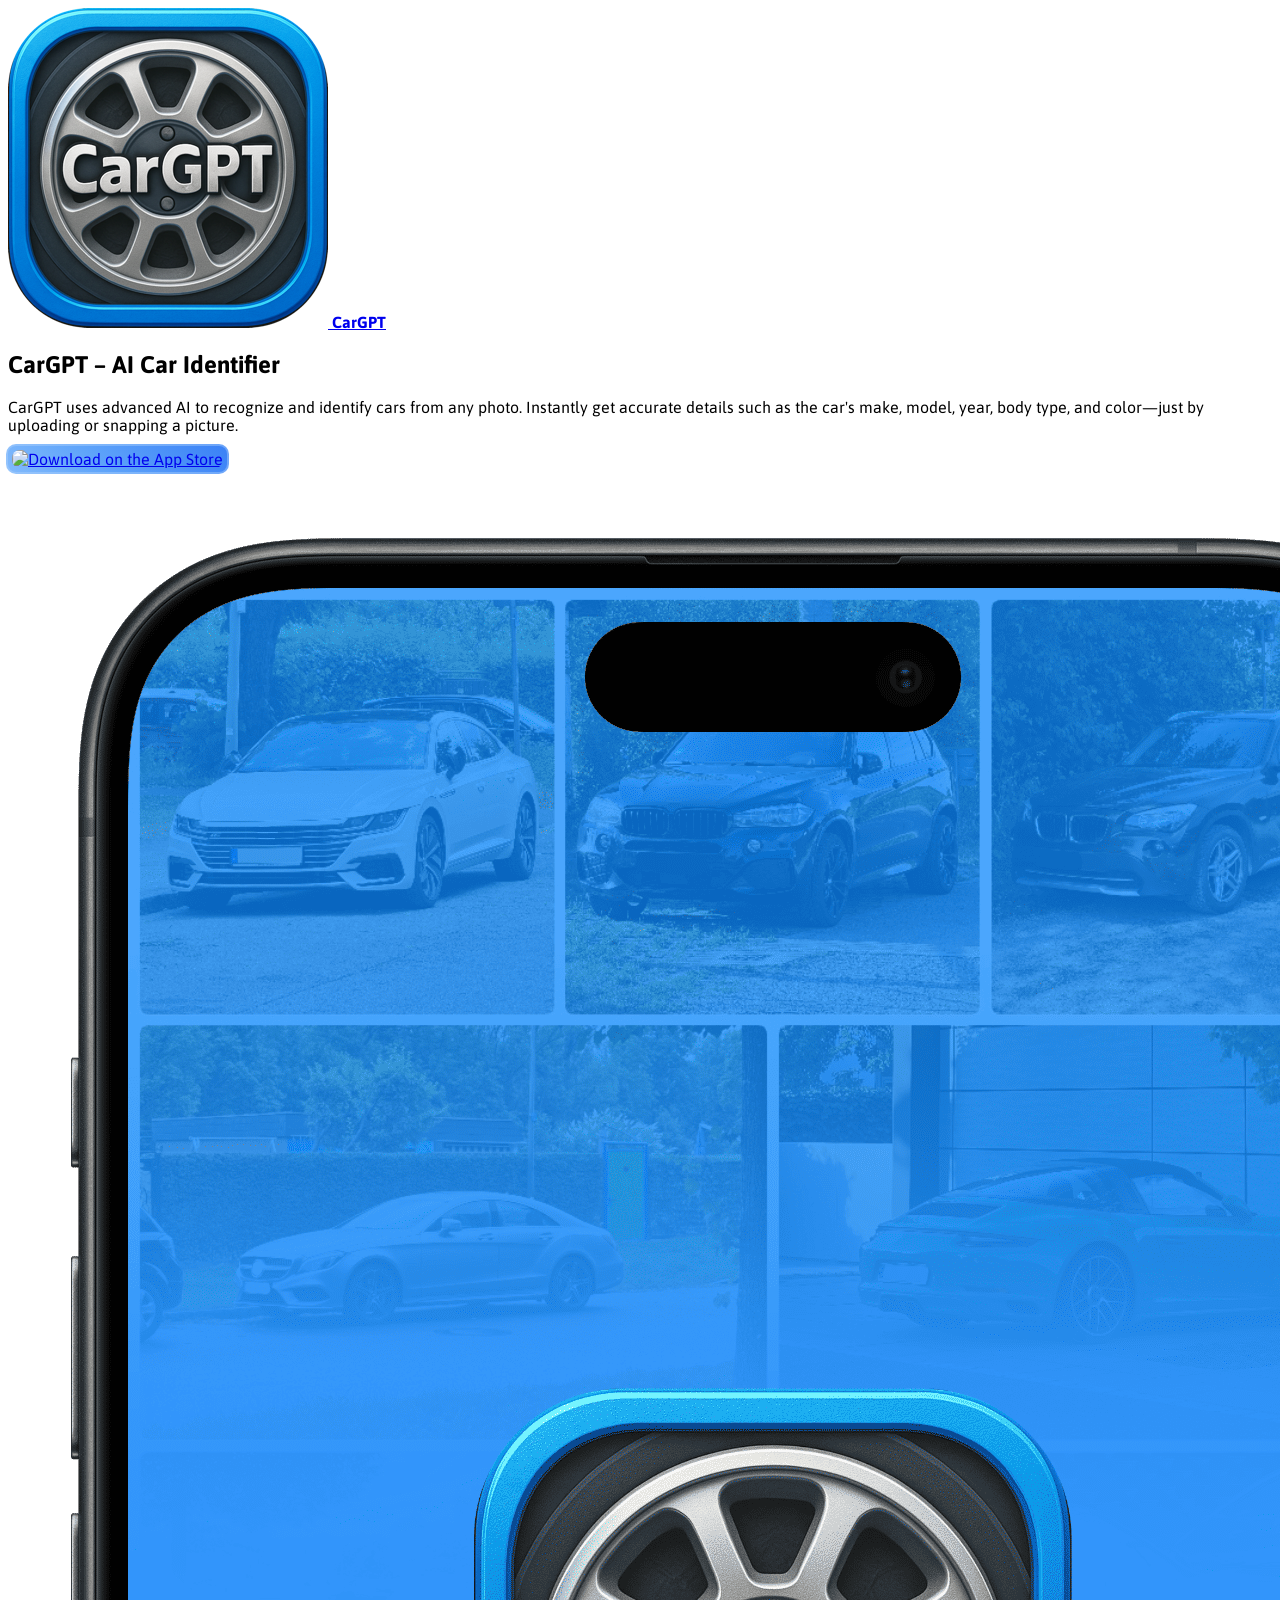
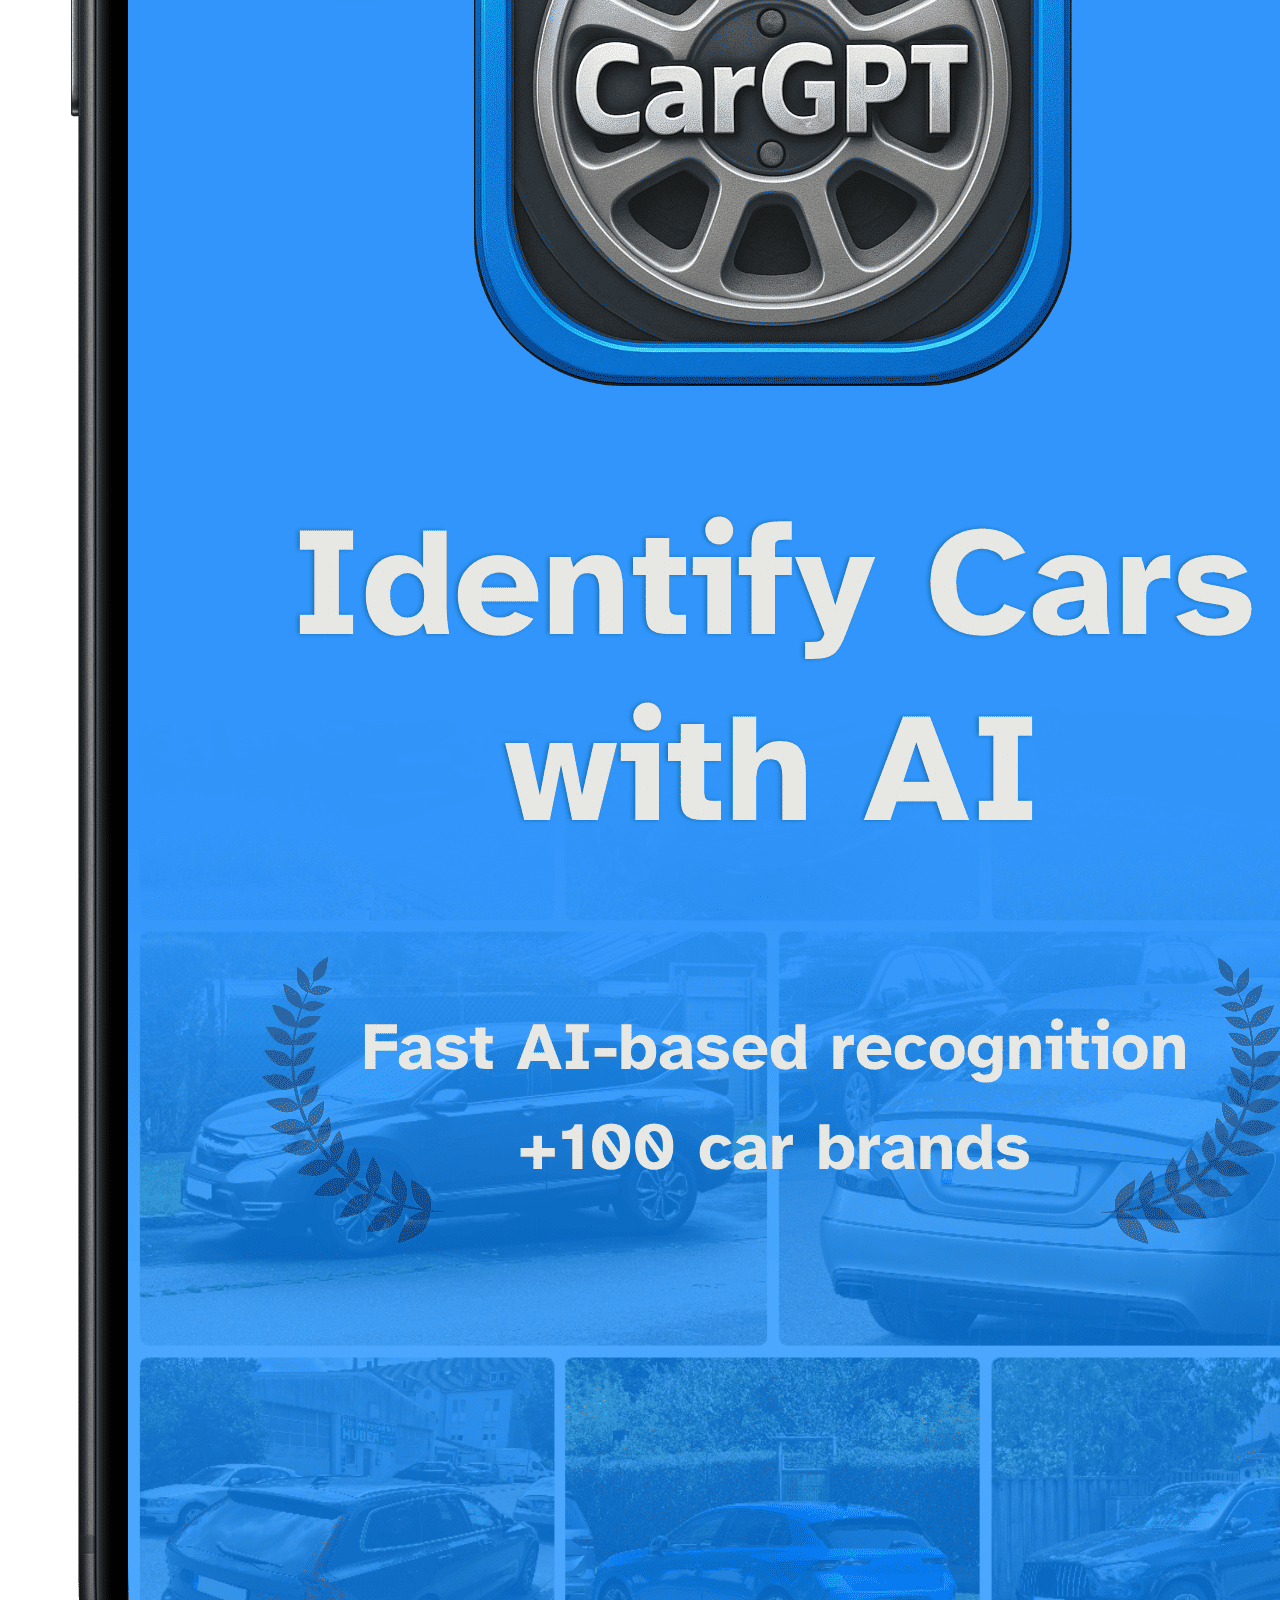
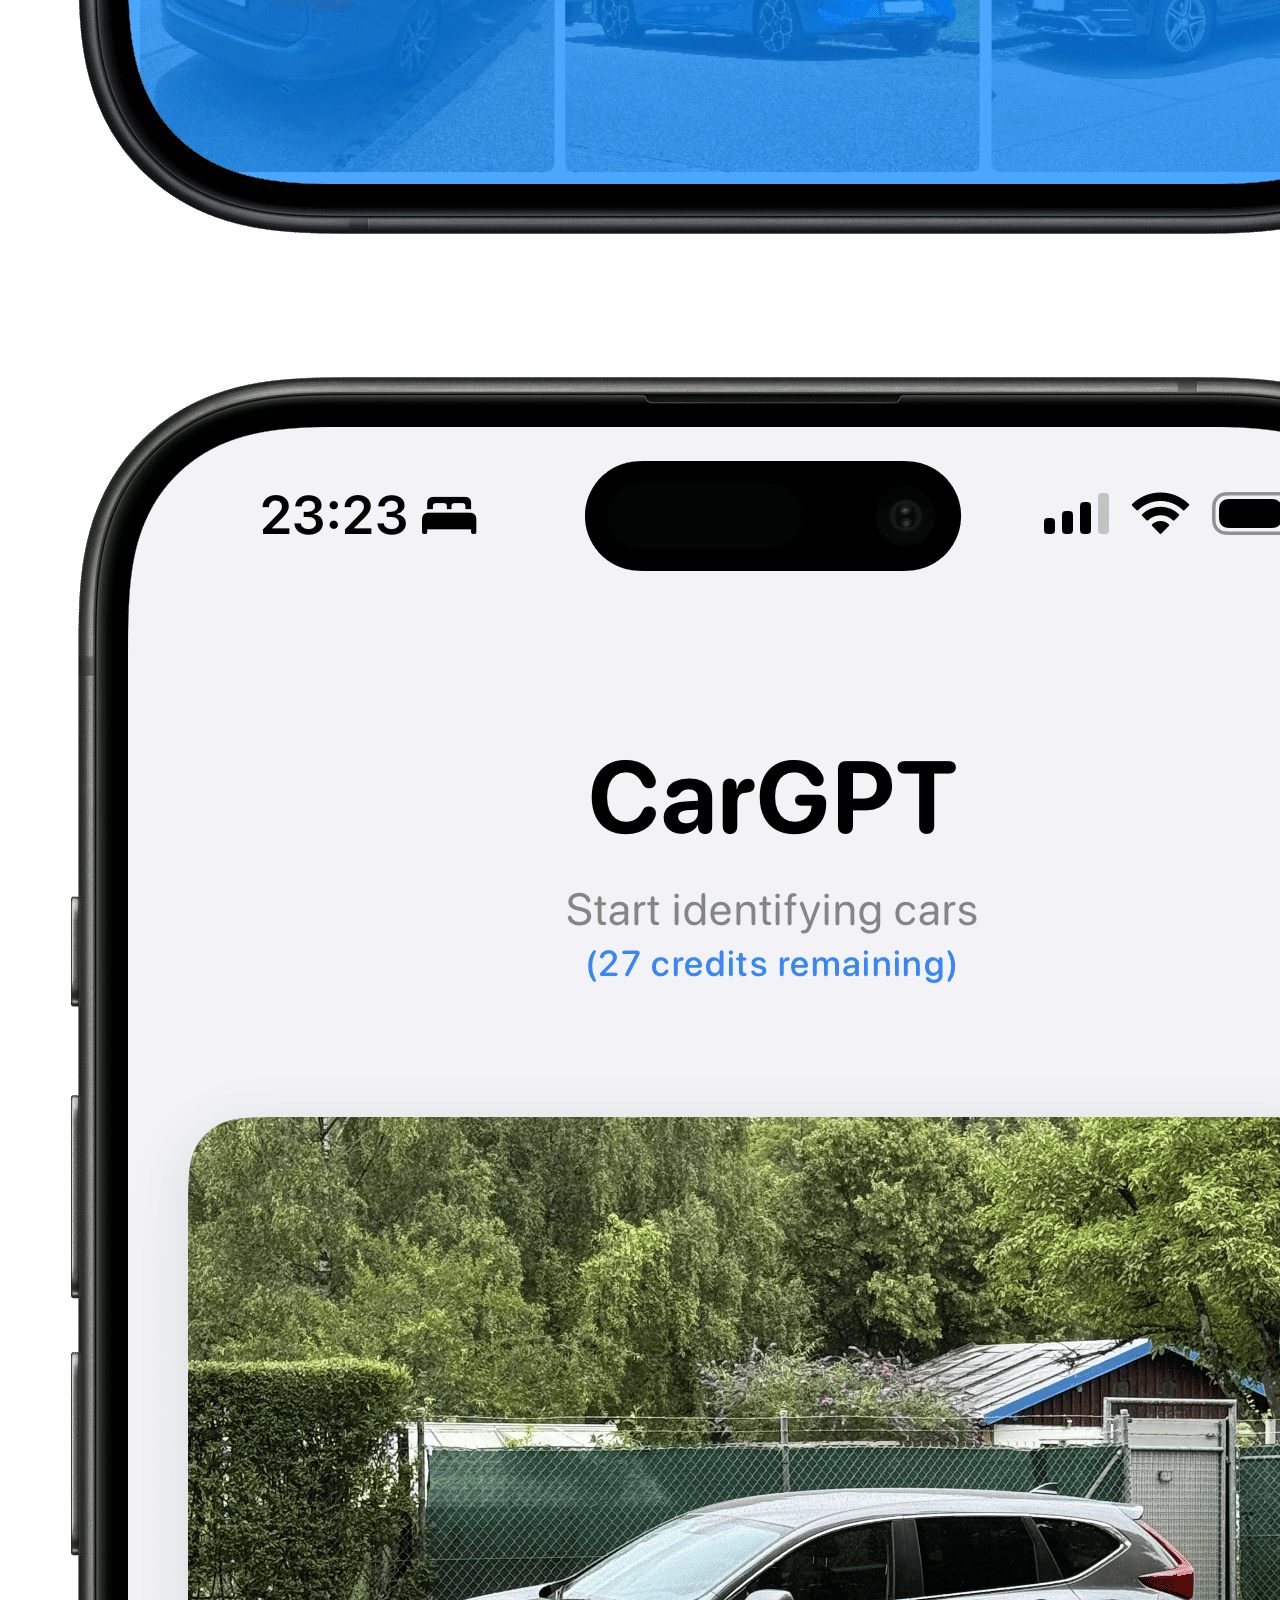
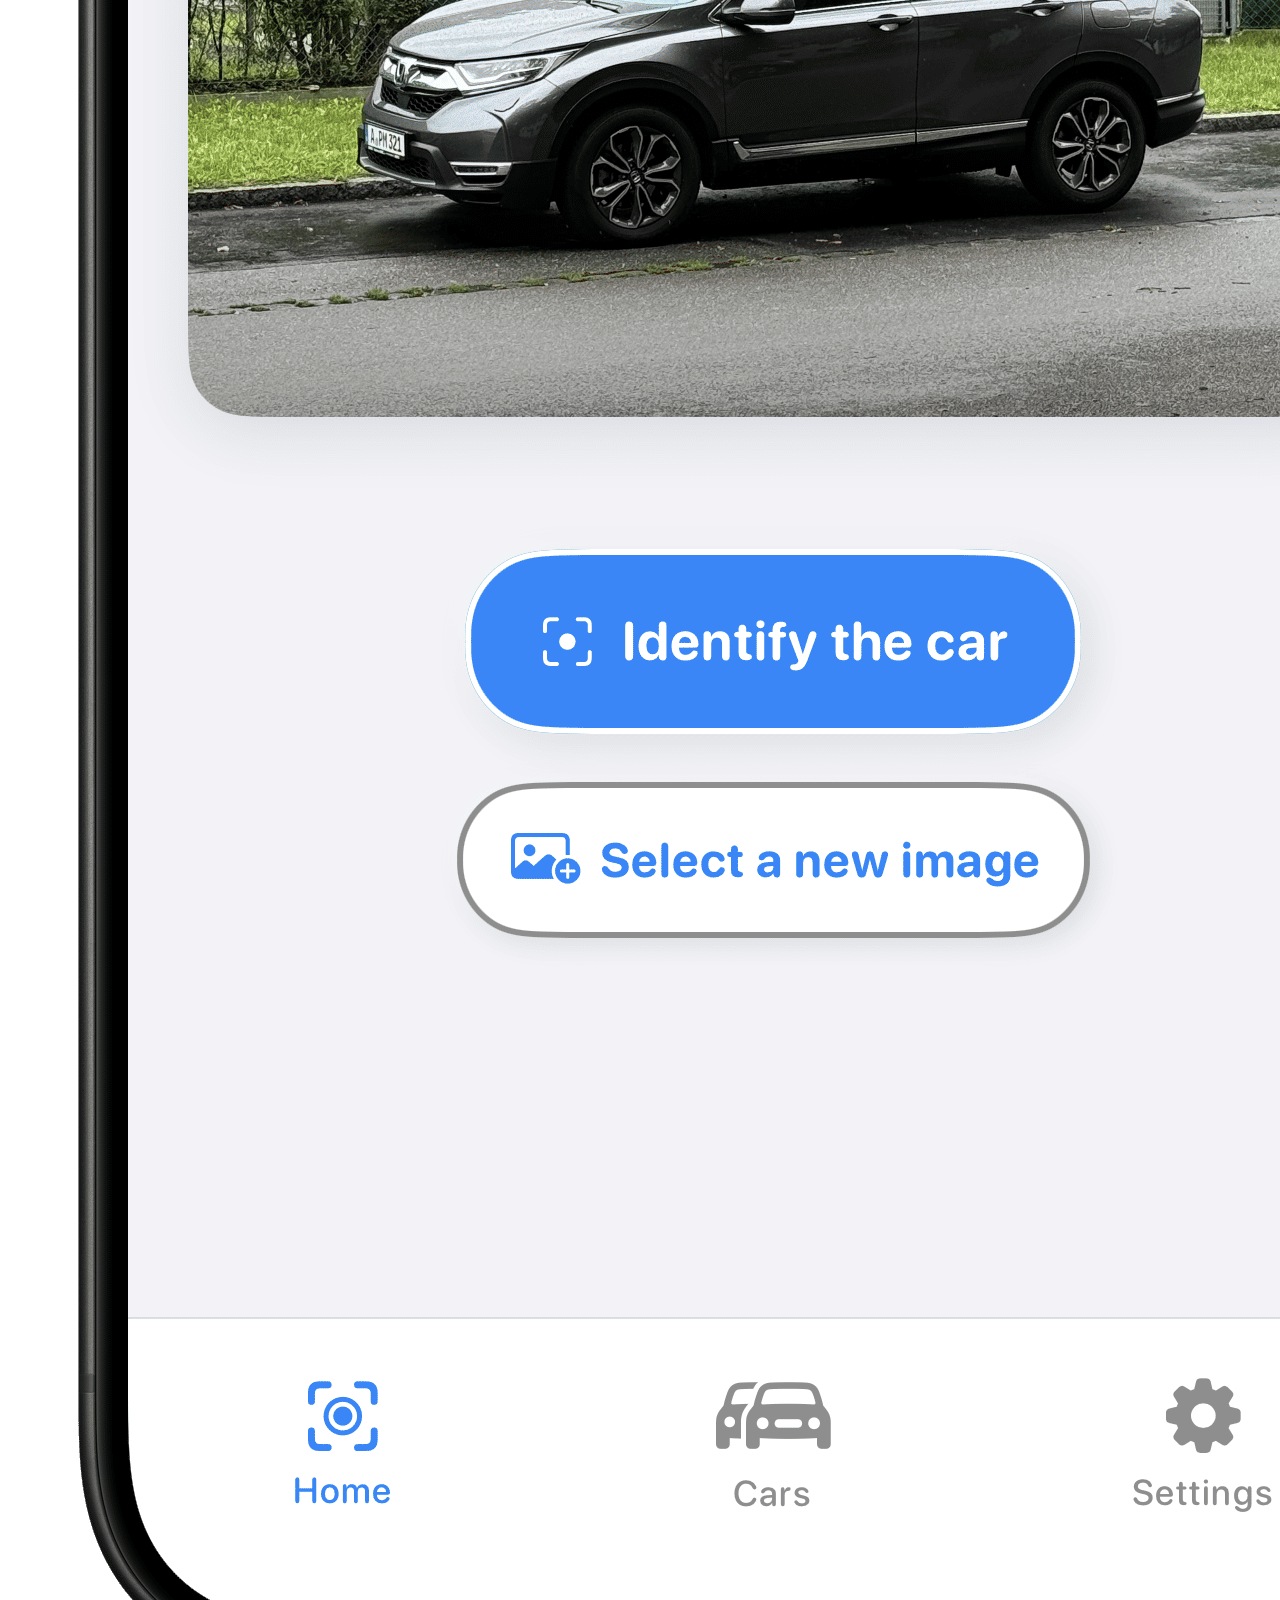
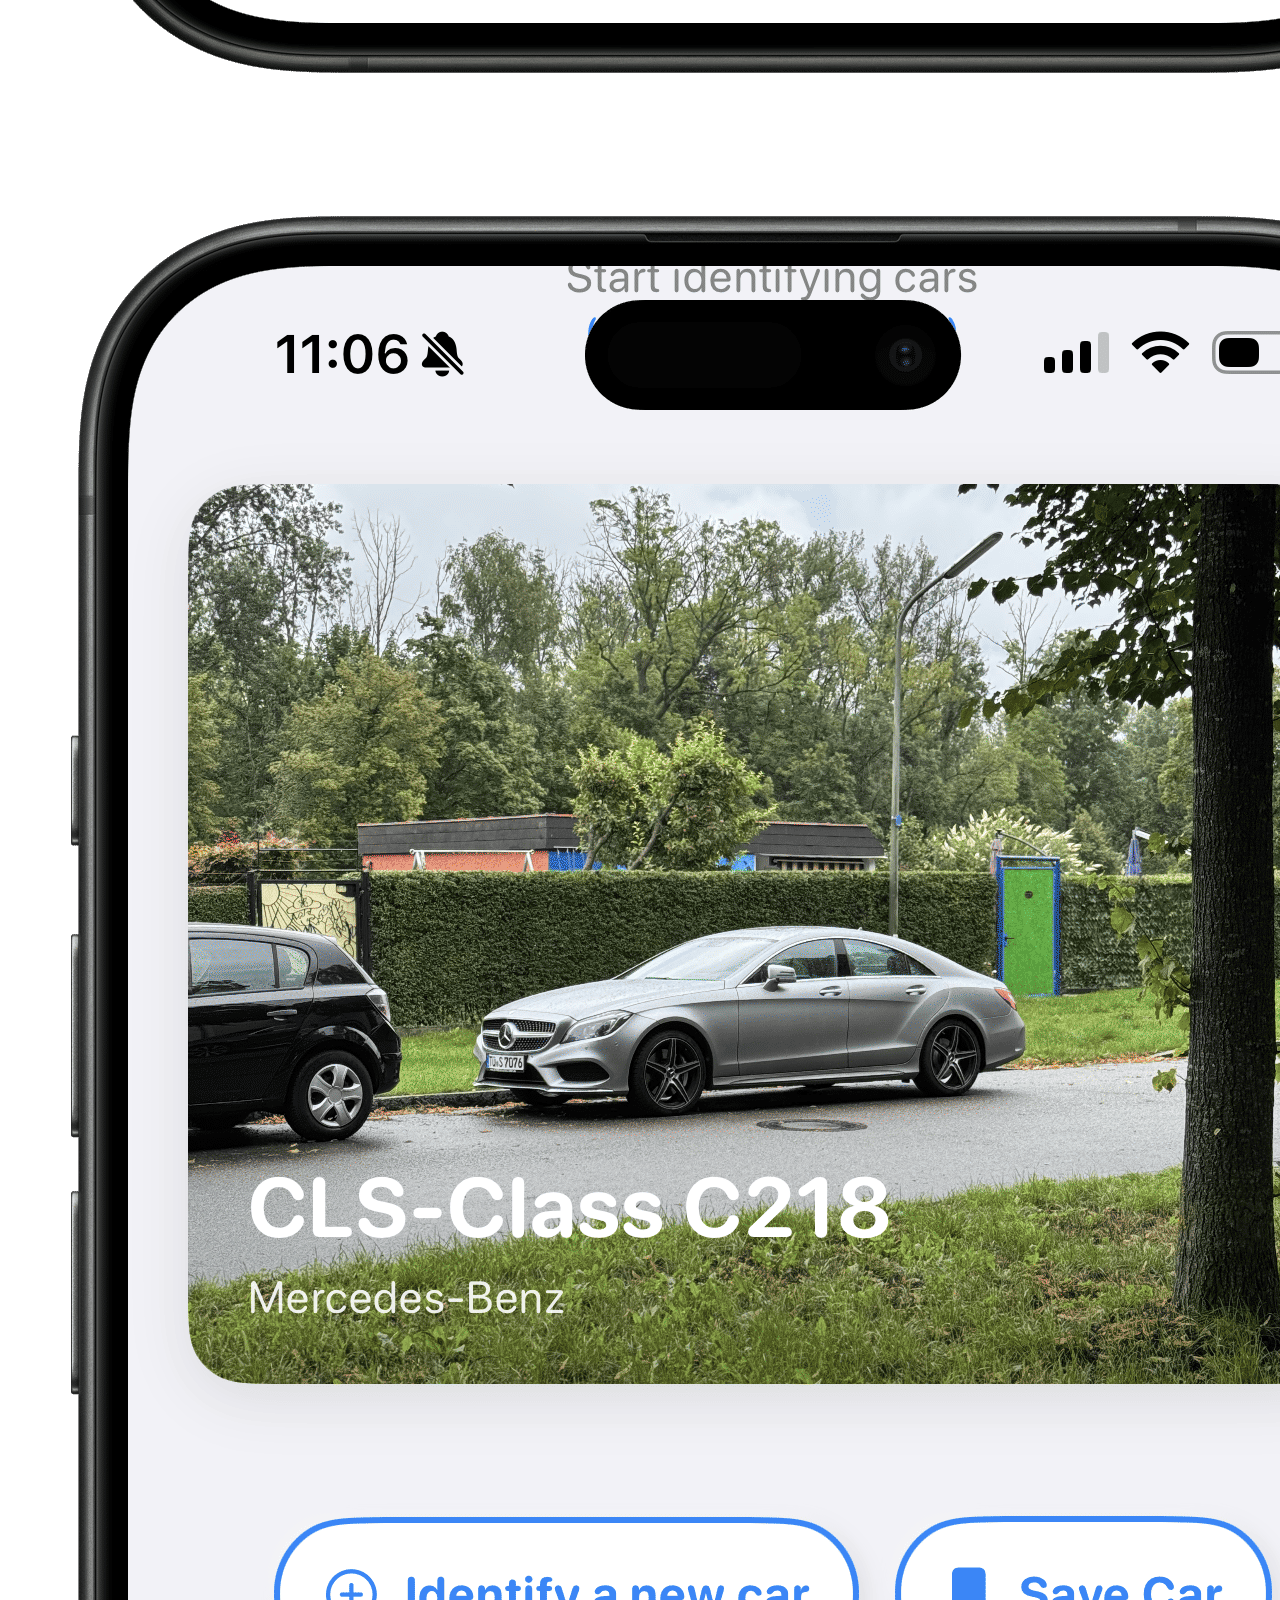
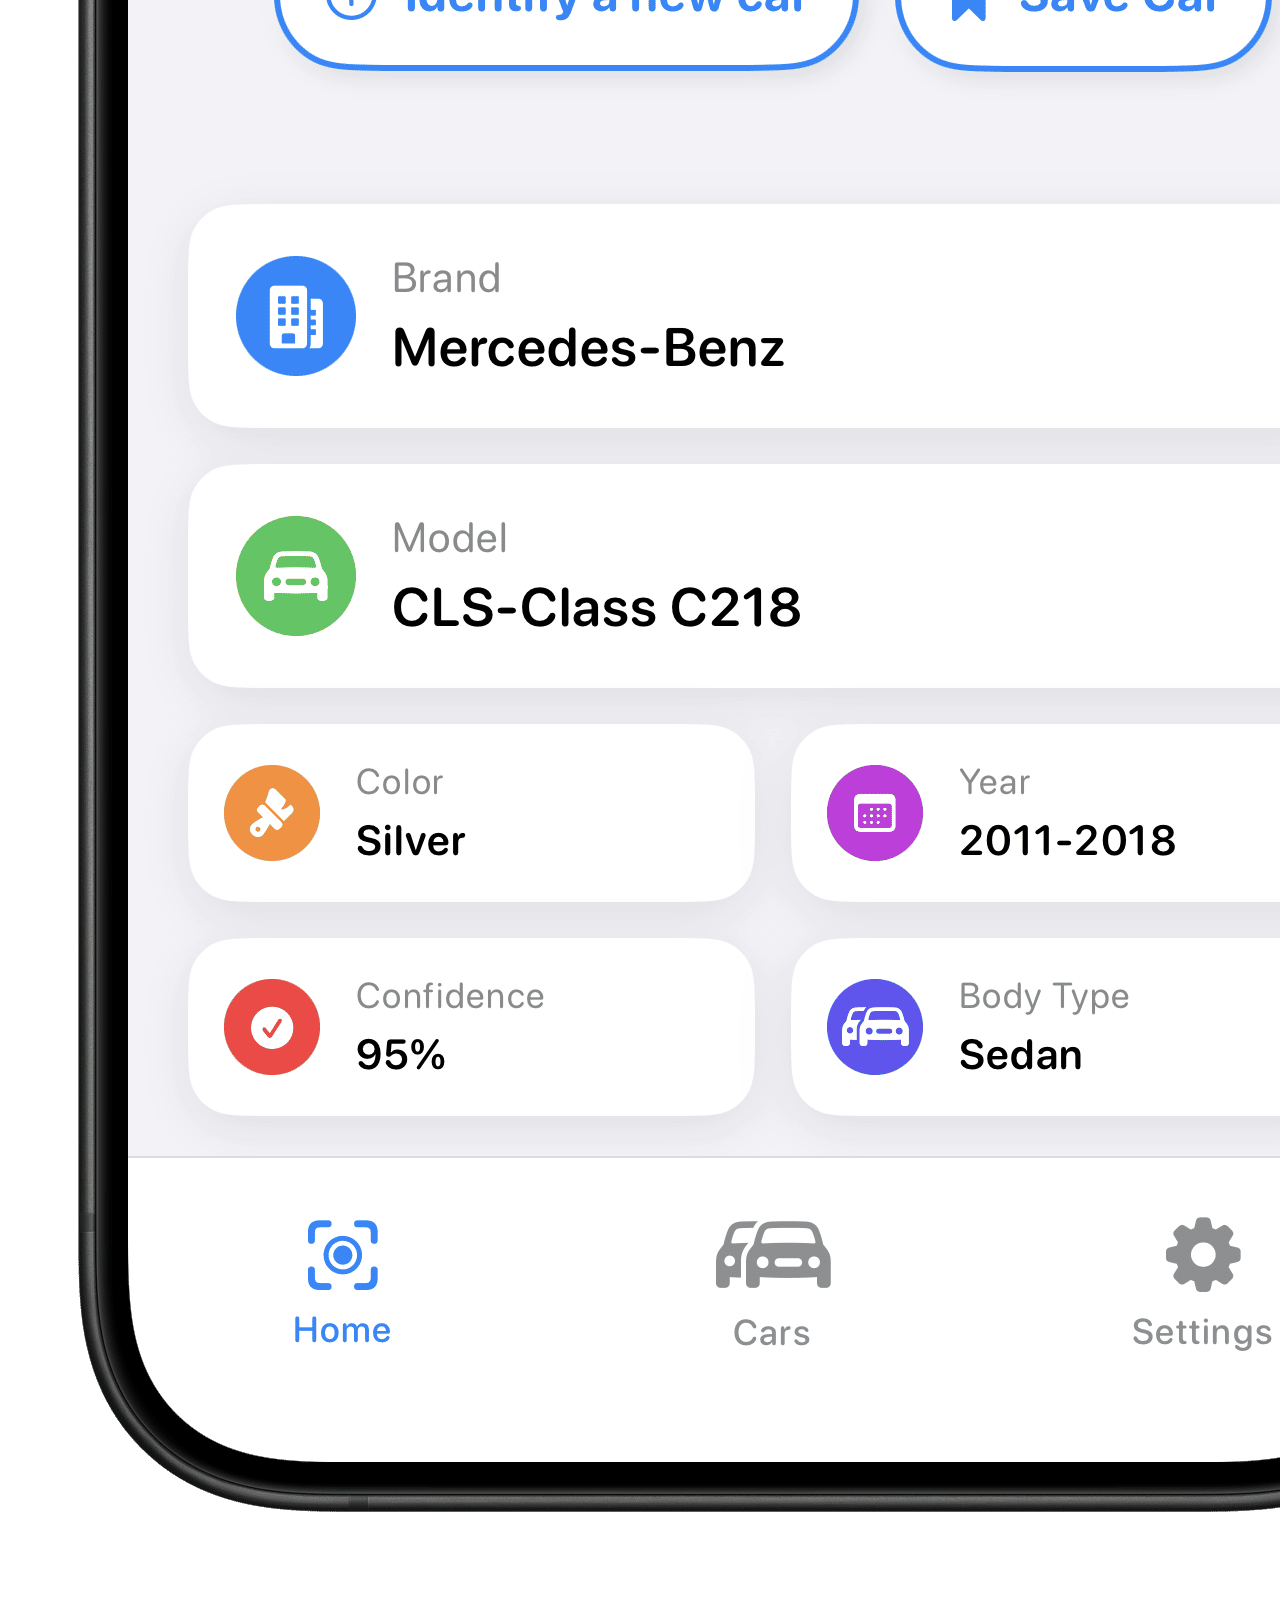
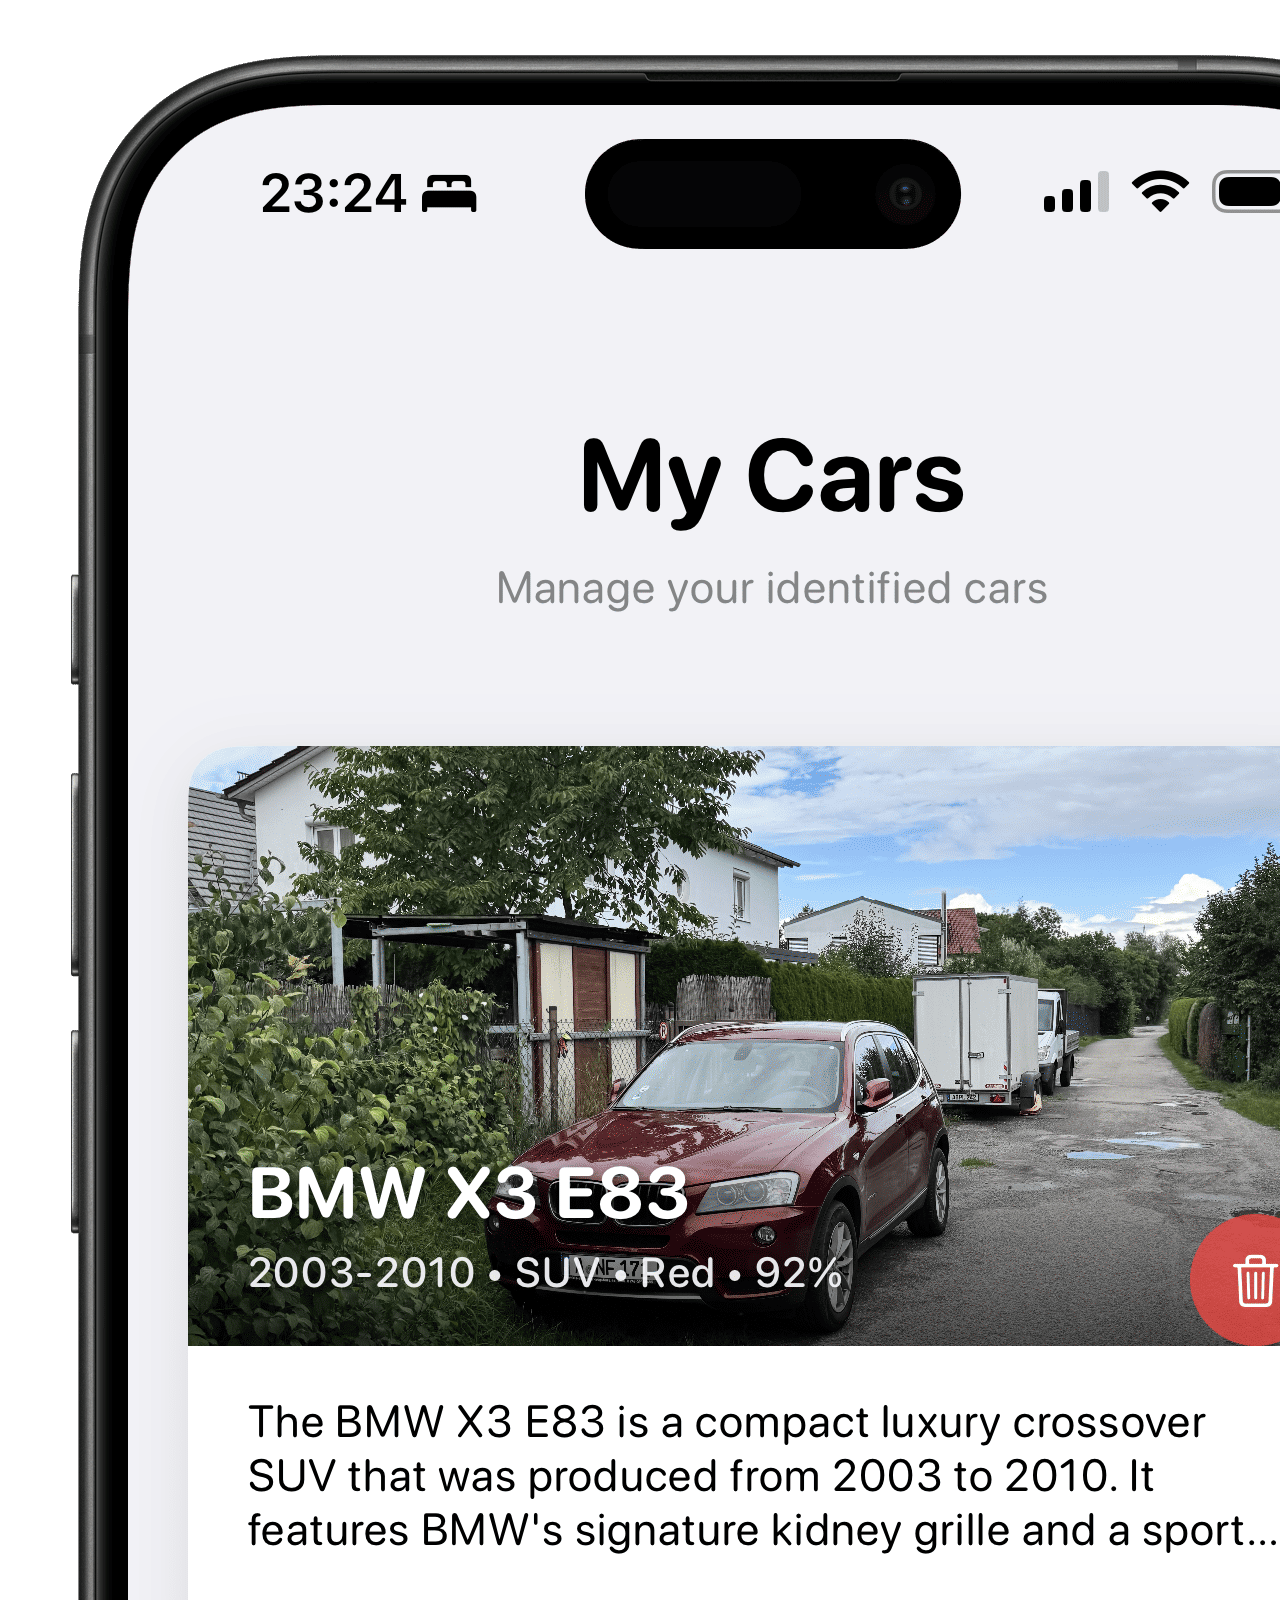
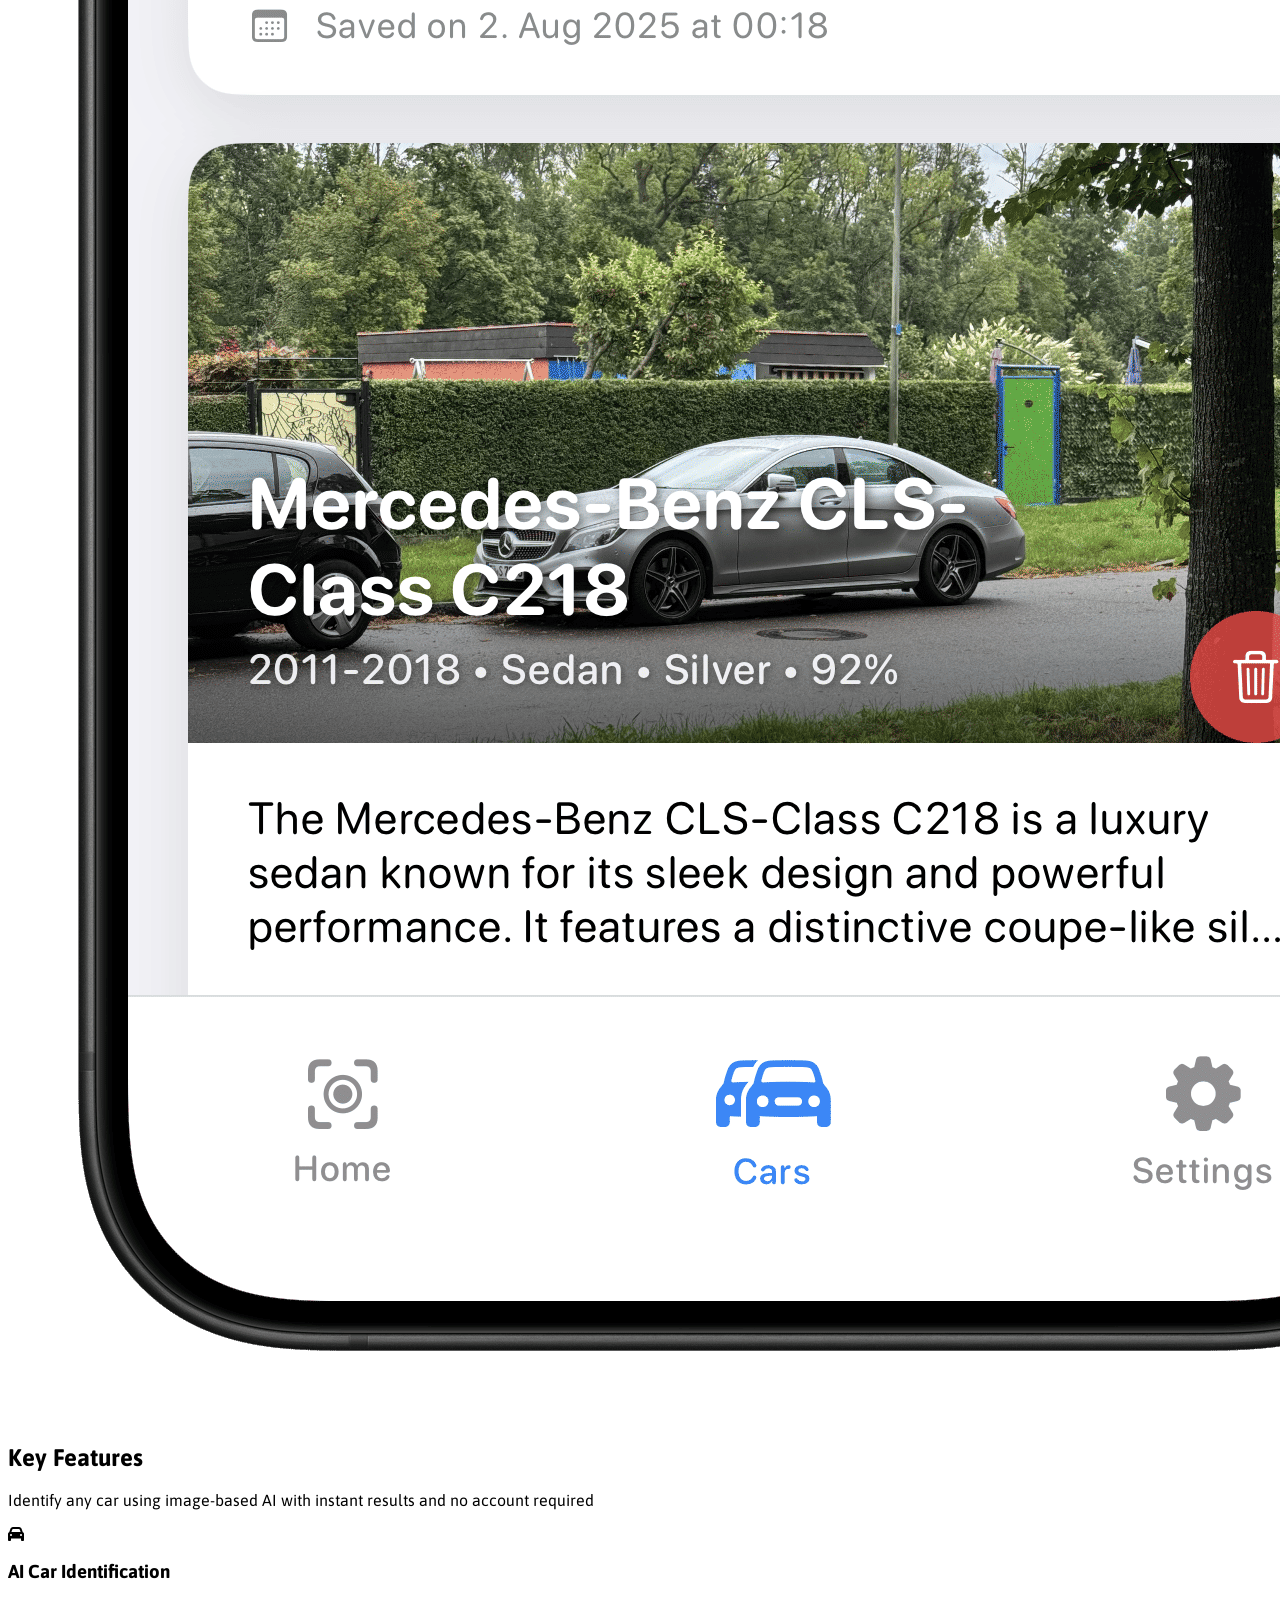
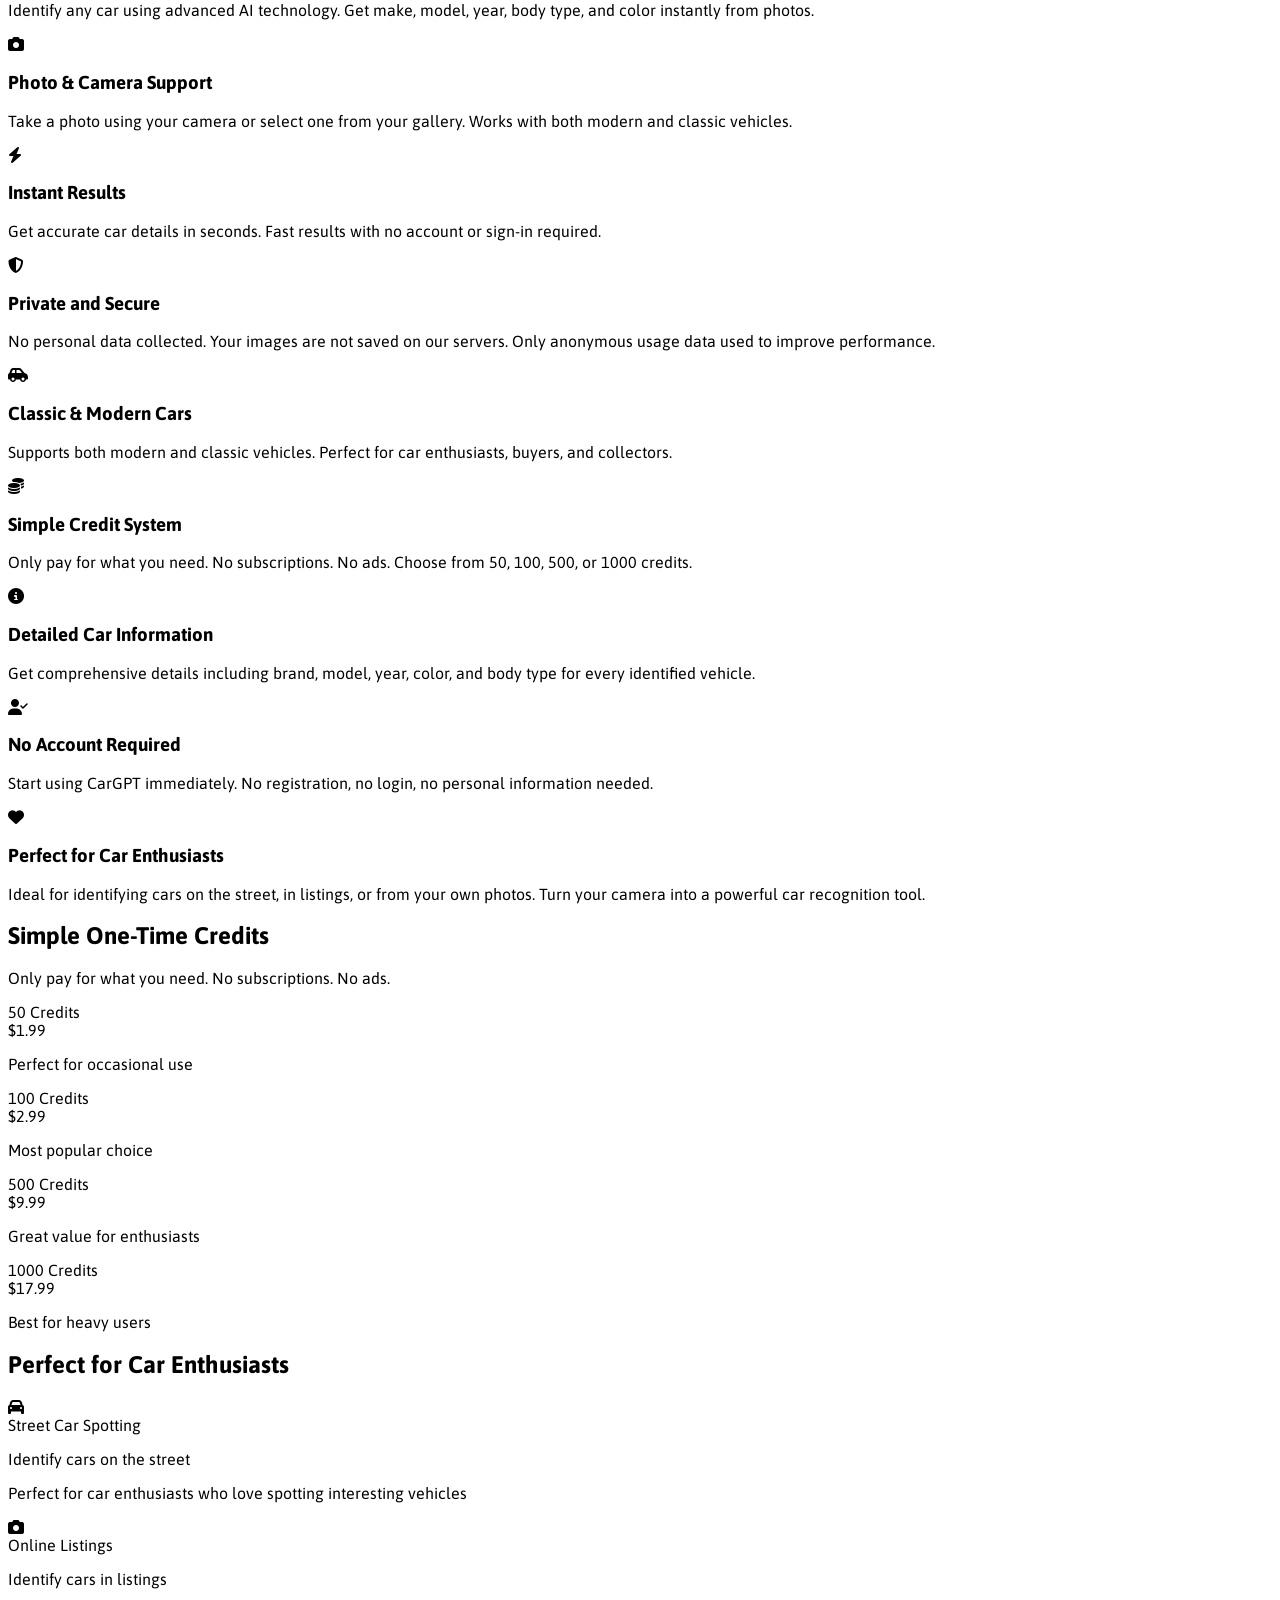
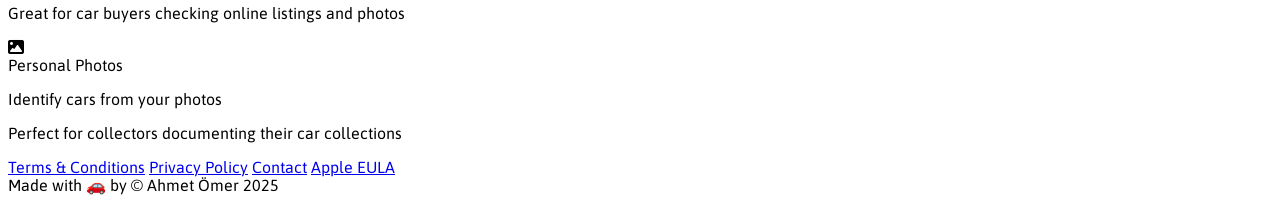
==== index.html @ ce1283b8 "Update credit pricing in index.html" ====
<!DOCTYPE html>
<html lang="en">
<head>
  <meta charset="UTF-8">
  <meta name="viewport" content="width=device-width, initial-scale=1.0">
  <title>CarGPT – AI Car Identifier</title>
  
  <!-- Google tag (gtag.js) -->
  <script async src="https://www.googletagmanager.com/gtag/js?id=G-WXG8FHMTEK"></script>
  <script>
    window.dataLayer = window.dataLayer || [];
    function gtag(){dataLayer.push(arguments);}
    gtag('js', new Date());

    gtag('config', 'G-WXG8FHMTEK');
  </script>
  
  <!-- Favicons -->
  <link rel="apple-touch-icon" sizes="180x180" href="assets/favicons/apple-touch-icon.png">
  <link rel="icon" type="image/png" sizes="32x32" href="assets/favicons/favicon-32x32.png">
  <link rel="icon" type="image/png" sizes="16x16" href="assets/favicons/favicon-16x16.png">
  <link rel="icon" href="assets/favicons/favicon.ico">
  <link rel="manifest" href="assets/favicons/site.webmanifest">
  
  <script src="https://cdn.tailwindcss.com"></script>
  <link rel="stylesheet" href="https://cdnjs.cloudflare.com/ajax/libs/font-awesome/6.7.2/css/all.min.css" crossorigin="anonymous" referrerpolicy="no-referrer" />
  <link rel="preconnect" href="https://fonts.googleapis.com">
  <link rel="preconnect" href="https://fonts.gstatic.com" crossorigin>
  <link rel="stylesheet" href="styles.css">
</head>
<body class="bg-white text-gray-900 font-sans">
  <!-- Navbar -->
  <nav class="flex justify-center px-6 py-4 shadow-sm bg-white">
    <div class="w-3/4 flex items-center justify-between mx-auto">
      <div class="flex items-center space-x-2">
        <!-- Logo Image and Brand as Link -->
        <a href="index.html" class="flex items-center space-x-2">
          <img src="assets/logo.png" alt="CarGPT Logo" class="w-12 h-12">
          <span class="font-bold text-lg asap-navbar-logo">CarGPT</span>
        </a>
      </div>
      <!-- <div class="flex items-center space-x-4">
        <!-- Social Links with Font Awesome -->
        <!-- <a href="https://x.com/cargpt_app" class="text-gray-600 hover:text-blue-400 transition-colors duration-200" aria-label="Twitter" target="_blank" rel="noopener">
          <i class="fa-brands fa-x-twitter text-2xl"></i>
        </a>
        <a href="https://www.instagram.com/cargpt/" class="text-gray-600 hover:text-pink-500 transition-colors duration-200" aria-label="Instagram" target="_blank" rel="noopener">
          <i class="fa-brands fa-instagram text-2xl"></i>
        </a>
      </div> -->
    </div>
  </nav>

  <!-- Hero Section -->
  <section class="min-h-screen w-full bg-white relative py-16 text-center">
    <!-- Dual Gradient Overlay (Top) Background -->
    <div
      class="absolute inset-0 z-0"
      style="background-image: linear-gradient(to right, rgba(229,231,235,0.8) 1px, transparent 1px), linear-gradient(to bottom, rgba(229,231,235,0.8) 1px, transparent 1px), radial-gradient(circle 500px at 0% 20%, rgba(34, 112, 248, 0.3), transparent), radial-gradient(circle 500px at 100% 0%, rgba(59,130,246,0.3), transparent); background-size: 48px 48px, 48px 48px, 100% 100%, 100% 100%;"
    ></div>
    
    <!-- Content -->
    <div class="max-w-5xl mx-auto px-4 relative z-10">
    <h1 class="text-4xl md:text-5xl font-extrabold mb-4 asap-navbar-logo">CarGPT – AI Car Identifier</h1>
    <p class="text-lg md:text-xl text-gray-600 mb-8">CarGPT uses advanced AI to recognize and identify cars from any photo. Instantly get accurate details such as the car's make, model, year, body type, and color—just by uploading or snapping a picture.</p>
    <div class="flex justify-center mb-8">
      <!-- App Store Badge -->
          <a href="https://apps.apple.com/us/app/cargpt-identify-cars-with-ai/id6749280783" class="inline-block pulse-blue-animation" target="_blank" rel="noopener">
          <img src="https://developer.apple.com/assets/elements/badges/download-on-the-app-store.svg" alt="Download on the App Store" class="h-14" style="border-radius: 8px;">
        </a>
    </div>
    <!-- App Screenshots -->
    <div class="w-full flex items-center justify-center mb-8">
      <div class="grid grid-cols-1 md:grid-cols-3 lg:grid-cols-4 gap-4 max-w-6xl">
        <img src="assets/phone/onboarding.png" alt="CarGPT Onboarding View" class="w-full h-auto rounded-xl phone-mockup-hover cursor-pointer max-w-xs mx-auto" onclick="openModal('assets/phone/onboarding.png', 'CarGPT Onboarding View')">
        <img src="assets/phone/home.png" alt="CarGPT Identification View" class="w-full h-auto rounded-xl phone-mockup-hover cursor-pointer max-w-xs mx-auto" onclick="openModal('assets/phone/home.png', 'CarGPT Identification View')">
        <img src="assets/phone/result.png" alt="CarGPT Result View" class="w-full h-auto rounded-xl phone-mockup-hover cursor-pointer max-w-xs mx-auto" onclick="openModal('assets/phone/result.png', 'CarGPT Result View')">
        <img src="assets/phone/collection.png" alt="CarGPT Collection View" class="w-full h-auto rounded-xl phone-mockup-hover cursor-pointer max-w-xs mx-auto" onclick="openModal('assets/phone/collection.png', 'CarGPT Collection View')">
      </div>
    </div>
    </div>
  </section>

  <!-- Features Section -->
  <section class="bg-gray-50 py-16">
    <div class="max-w-6xl mx-auto px-4">
      <h2 class="text-3xl font-bold text-center mb-4 asap-navbar-logo">Key Features</h2>
      <p class="text-lg text-gray-600 text-center mb-12 max-w-3xl mx-auto">Identify any car using image-based AI with instant results and no account required</p>
      
      <div class="grid md:grid-cols-2 lg:grid-cols-3 gap-8">
        <!-- AI Car Identification -->
        <div class="bg-white rounded-xl p-6 shadow-sm hover:shadow-md transition-shadow">
          <div class="w-12 h-12 bg-green-100 rounded-lg mb-4 flex items-center justify-center">
            <i class="fa-solid fa-car text-green-600 text-xl"></i>
          </div>
          <h3 class="text-xl font-semibold mb-2">AI Car Identification</h3>
          <p class="text-gray-600">Identify any car using advanced AI technology. Get make, model, year, body type, and color instantly from photos.</p>
        </div>

        <!-- Photo & Camera Support -->
        <div class="bg-white rounded-xl p-6 shadow-sm hover:shadow-md transition-shadow">
          <div class="w-12 h-12 bg-blue-100 rounded-lg mb-4 flex items-center justify-center">
            <i class="fa-solid fa-camera text-blue-600 text-xl"></i>
          </div>
          <h3 class="text-xl font-semibold mb-2">Photo & Camera Support</h3>
          <p class="text-gray-600">Take a photo using your camera or select one from your gallery. Works with both modern and classic vehicles.</p>
        </div>

        <!-- Instant Results -->
        <div class="bg-white rounded-xl p-6 shadow-sm hover:shadow-md transition-shadow">
          <div class="w-12 h-12 bg-purple-100 rounded-lg mb-4 flex items-center justify-center">
            <i class="fa-solid fa-bolt text-purple-600 text-xl"></i>
          </div>
          <h3 class="text-xl font-semibold mb-2">Instant Results</h3>
          <p class="text-gray-600">Get accurate car details in seconds. Fast results with no account or sign-in required.</p>
        </div>

        <!-- Private and Secure -->
        <div class="bg-white rounded-xl p-6 shadow-sm hover:shadow-md transition-shadow">
          <div class="w-12 h-12 bg-red-100 rounded-lg mb-4 flex items-center justify-center">
            <i class="fa-solid fa-shield-halved text-red-600 text-xl"></i>
          </div>
          <h3 class="text-xl font-semibold mb-2">Private and Secure</h3>
          <p class="text-gray-600">No personal data collected. Your images are not saved on our servers. Only anonymous usage data used to improve performance.</p>
        </div>

        <!-- Classic & Modern Cars -->
        <div class="bg-white rounded-xl p-6 shadow-sm hover:shadow-md transition-shadow">
          <div class="w-12 h-12 bg-yellow-100 rounded-lg mb-4 flex items-center justify-center">
            <i class="fa-solid fa-car-side text-yellow-600 text-xl"></i>
          </div>
          <h3 class="text-xl font-semibold mb-2">Classic & Modern Cars</h3>
          <p class="text-gray-600">Supports both modern and classic vehicles. Perfect for car enthusiasts, buyers, and collectors.</p>
        </div>

        <!-- Simple Credit System -->
        <div class="bg-white rounded-xl p-6 shadow-sm hover:shadow-md transition-shadow">
          <div class="w-12 h-12 bg-indigo-100 rounded-lg mb-4 flex items-center justify-center">
            <i class="fa-solid fa-coins text-indigo-600 text-xl"></i>
          </div>
          <h3 class="text-xl font-semibold mb-2">Simple Credit System</h3>
          <p class="text-gray-600">Only pay for what you need. No subscriptions. No ads. Choose from 50, 100, 500, or 1000 credits.</p>
        </div>

        <!-- Detailed Car Information -->
        <div class="bg-white rounded-xl p-6 shadow-sm hover:shadow-md transition-shadow">
          <div class="w-12 h-12 bg-pink-100 rounded-lg mb-4 flex items-center justify-center">
            <i class="fa-solid fa-info-circle text-pink-600 text-xl"></i>
          </div>
          <h3 class="text-xl font-semibold mb-2">Detailed Car Information</h3>
          <p class="text-gray-600">Get comprehensive details including brand, model, year, color, and body type for every identified vehicle.</p>
        </div>

        <!-- No Account Required -->
        <div class="bg-white rounded-xl p-6 shadow-sm hover:shadow-md transition-shadow">
          <div class="w-12 h-12 bg-orange-100 rounded-lg mb-4 flex items-center justify-center">
            <i class="fa-solid fa-user-check text-orange-600 text-xl"></i>
          </div>
          <h3 class="text-xl font-semibold mb-2">No Account Required</h3>
          <p class="text-gray-600">Start using CarGPT immediately. No registration, no login, no personal information needed.</p>
        </div>

        <!-- Perfect for Car Enthusiasts -->
        <div class="bg-white rounded-xl p-6 shadow-sm hover:shadow-md transition-shadow">
          <div class="w-12 h-12 bg-teal-100 rounded-lg mb-4 flex items-center justify-center">
            <i class="fa-solid fa-heart text-teal-600 text-xl"></i>
          </div>
          <h3 class="text-xl font-semibold mb-2">Perfect for Car Enthusiasts</h3>
          <p class="text-gray-600">Ideal for identifying cars on the street, in listings, or from your own photos. Turn your camera into a powerful car recognition tool.</p>
        </div>
      </div>
    </div>
  </section>

  <!-- Pricing Section -->
  <section class="bg-white py-16">
    <div class="max-w-4xl mx-auto px-4">
      <h2 class="text-3xl font-bold text-center mb-4 asap-navbar-logo">Simple One-Time Credits</h2>
      <p class="text-lg text-gray-600 text-center mb-12 max-w-3xl mx-auto">Only pay for what you need. No subscriptions. No ads.</p>
      
      <div class="grid md:grid-cols-2 lg:grid-cols-4 gap-6">
        <!-- 50 Credits -->
        <div class="bg-gray-50 rounded-xl p-6 text-center border-2 border-gray-200 hover:border-green-300 transition-colors">
          <div class="text-3xl font-bold text-gray-800 mb-2">50 Credits</div>
          <div class="text-2xl font-bold text-green-600 mb-4">$1.99</div>
          <p class="text-gray-600 text-sm">Perfect for occasional use</p>
        </div>

        <!-- 100 Credits -->
        <div class="bg-gray-50 rounded-xl p-6 text-center border-2 border-gray-200 hover:border-green-300 transition-colors">
          <div class="text-3xl font-bold text-gray-800 mb-2">100 Credits</div>
          <div class="text-2xl font-bold text-green-600 mb-4">$2.99</div>
          <p class="text-gray-600 text-sm">Most popular choice</p>
        </div>

        <!-- 500 Credits -->
        <div class="bg-gray-50 rounded-xl p-6 text-center border-2 border-gray-200 hover:border-green-300 transition-colors">
          <div class="text-3xl font-bold text-gray-800 mb-2">500 Credits</div>
          <div class="text-2xl font-bold text-green-600 mb-4">$9.99</div>
          <p class="text-gray-600 text-sm">Great value for enthusiasts</p>
        </div>

        <!-- 1000 Credits -->
        <div class="bg-gray-50 rounded-xl p-6 text-center border-2 border-gray-200 hover:border-green-300 transition-colors">
          <div class="text-3xl font-bold text-gray-800 mb-2">1000 Credits</div>
          <div class="text-2xl font-bold text-green-600 mb-4">$17.99</div>
          <p class="text-gray-600 text-sm">Best for heavy users</p>
        </div>
      </div>
    </div>
  </section>

  <!-- Testimonials Section -->
  <section class="bg-gray-50 py-12">
    <div class="max-w-4xl mx-auto px-4">
      <h2 class="text-2xl font-bold text-center mb-8 asap-navbar-logo">Perfect for Car Enthusiasts</h2>
      <div class="grid md:grid-cols-3 gap-6 items-stretch">
        <!-- Use Case 1 -->
        <div class="bg-white rounded-xl shadow p-6 h-full min-h-[340px] flex flex-col justify-center items-center">
          <div class="w-12 h-12 bg-blue-100 rounded-full mb-3 flex items-center justify-center">
            <i class="fa-solid fa-car text-blue-400 text-2xl"></i>
          </div>
          <span class="font-semibold text-base text-gray-800 mb-1">Street Car Spotting</span>
          <p class="text-gray-700 font-medium mb-1 text-center">Identify cars on the street</p>
          <p class="text-gray-700 italic text-center mb-2">Perfect for car enthusiasts who love spotting interesting vehicles</p>
        </div>
        <!-- Use Case 2 -->
        <div class="bg-white rounded-xl shadow p-6 h-full min-h-[340px] flex flex-col justify-center items-center">
          <div class="w-12 h-12 bg-blue-100 rounded-full mb-3 flex items-center justify-center">
            <i class="fa-solid fa-camera text-blue-400 text-2xl"></i>
          </div>
          <span class="font-semibold text-base text-gray-800 mb-1">Online Listings</span>
          <p class="text-gray-700 font-medium mb-1 text-center">Identify cars in listings</p>
          <p class="text-gray-700 italic text-center mb-2">Great for car buyers checking online listings and photos</p>
        </div>
        <!-- Use Case 3 -->
        <div class="bg-white rounded-xl shadow p-6 h-full min-h-[340px] flex flex-col justify-center items-center">
          <div class="w-12 h-12 bg-blue-100 rounded-full mb-3 flex items-center justify-center">
            <i class="fa-solid fa-image text-blue-400 text-2xl"></i>
          </div>
          <span class="font-semibold text-base text-gray-800 mb-1">Personal Photos</span>
          <p class="text-gray-700 font-medium mb-1 text-center">Identify cars from your photos</p>
          <p class="text-gray-700 italic text-center mb-2">Perfect for collectors documenting their car collections</p>
        </div>
      </div>
    </div>
  </section>

  <!-- Footer -->
  <footer class="bg-white mt-12 py-6">
    <div class="max-w-4xl mx-auto px-4 flex flex-col items-center space-y-2">
      <!-- <div class="flex items-center space-x-4 mb-1">
        <!-- Social Links with Font Awesome -->
        <!-- <a href="https://x.com/cargpt_app" class="w-6 h-6 bg-gray-200 rounded-full flex items-center justify-center text-blue-400" aria-label="Twitter" target="_blank" rel="noopener">
          <i class="fa-brands fa-x-twitter"></i>
        </a>
        <a href="https://www.instagram.com/cargpt/" class="w-6 h-6 bg-gray-200 rounded-full flex items-center justify-center text-pink-500" aria-label="Instagram" target="_blank" rel="noopener">
          <i class="fa-brands fa-instagram"></i>
        </a>
      </div> -->
      <div class="flex items-center space-x-4 text-sm text-gray-500 mb-1">
        <a href="terms.html" class="hover:underline">Terms & Conditions</a>
        <a href="privacy.html" class="hover:underline">Privacy Policy</a>
        <a href="contact.html" class="hover:underline">Contact</a>
        <a href="https://www.apple.com/legal/internet-services/itunes/dev/stdeula/" class="hover:underline" target="_blank" rel="noopener">Apple EULA</a>
      </div>
      <div class="text-center text-xs text-gray-400 font-semibold tracking-wide mt-2">
        Made with <span class="text-green-500">🚗</span> by © Ahmet Ömer 2025
      </div>
    </div>
  </footer>

  <!-- Modal for Phone Images -->
  <div id="phoneModal" class="modal">
    <div class="modal-content">
      <button class="close-modal" onclick="closeModal()">&times;</button>
      <img id="modalImage" class="modal-image" src="" alt="">
    </div>
  </div>

  <script>
    function openModal(imageSrc, imageAlt) {
      const modal = document.getElementById('phoneModal');
      const modalImage = document.getElementById('modalImage');
      
      modalImage.src = imageSrc;
      modalImage.alt = imageAlt;
      modal.classList.add('show');
      
      // Prevent body scroll when modal is open
      document.body.style.overflow = 'hidden';
    }
    
    function closeModal() {
      const modal = document.getElementById('phoneModal');
      modal.classList.remove('show');
      
      // Restore body scroll
      document.body.style.overflow = 'auto';
    }
    
    // Close modal when clicking on backdrop
    document.getElementById('phoneModal').addEventListener('click', function(e) {
      if (e.target === this) {
        closeModal();
      }
    });
    
    // Close modal with Escape key
    document.addEventListener('keydown', function(e) {
      if (e.key === 'Escape') {
        closeModal();
      }
    });
  </script>
</body>
</html>
---- styles.css ----
/* CarGPT Website Styles */

/* Font Family */
@import url('https://fonts.googleapis.com/css2?family=Asap:ital,wght@0,100..900;1,100..900&display=swap');

/* Base Typography */
.asap-navbar-logo {
  font-family: "Asap", sans-serif;
  font-optical-sizing: auto;
  font-weight: 700;
  font-style: normal;
  font-variation-settings: "wdth" 100;
}

body {
  font-family: "Asap", sans-serif;
  font-optical-sizing: auto;
  font-style: normal;
  font-variation-settings: "wdth" 100;
}

/* Animations */
@keyframes pulse-green {
  0%, 100% {
    transform: scale(1);
  }
  50% {
    transform: scale(1.03);
  }
}

@keyframes pulse-green-hover {
  0%, 100% {
    transform: scale(1);
    opacity: 1;
  }
  50% {
    transform: scale(1.05);
    opacity: 0.95;
  }
}

@keyframes gradient-shift {
  0% {
    background-position: 0% 50%;
  }
  50% {
    background-position: 100% 50%;
  }
  100% {
    background-position: 0% 50%;
  }
}

@keyframes gradient-shift-hover {
  0% {
    background-position: 0% 50%;
  }
  50% {
    background-position: 100% 50%;
  }
  100% {
    background-position: 0% 50%;
  }
}

@keyframes rotate-gradient {
  0% {
    transform: rotate(0deg);
  }
  100% {
    transform: rotate(360deg);
  }
}

@keyframes rotate-gradient-hover {
  0% {
    transform: rotate(0deg);
  }
  100% {
    transform: rotate(360deg);
  }
}

@keyframes glow-pulse {
  0%, 100% {
    box-shadow: 0 0 20px rgba(147, 197, 253, 0.4);
  }
  50% {
    box-shadow: 0 0 40px rgba(147, 197, 253, 0.7), 0 0 60px rgba(96, 165, 250, 0.5);
  }
}

@keyframes glow-pulse-hover {
  0%, 100% {
    box-shadow: 0 0 25px rgba(30, 64, 175, 0.5);
  }
  50% {
    box-shadow: 0 0 50px rgba(30, 64, 175, 0.8), 0 0 70px rgba(30, 58, 138, 0.6);
  }
}

/* Blue Pulse Animation (Main Page) */
.pulse-blue-animation {
  animation: pulse-green 3s ease-in-out infinite, gradient-shift 4s ease infinite, glow-pulse 2s ease-in-out infinite;
  border-radius: 8px;
  padding: 4px;
  background: linear-gradient(45deg, #93C5FD, #60A5FA, #3B82F6, #2563EB, #1D4ED8, #93C5FD);
  background-size: 300% 300%;
  position: relative;
  overflow: hidden;
  transition: all 0.4s ease-in-out, box-shadow 0.5s ease-in-out, background 0.6s ease-in-out;
}

.pulse-blue-animation::before {
  content: '';
  position: absolute;
  top: -2px;
  left: -2px;
  right: -2px;
  bottom: -2px;
  background: linear-gradient(45deg, #93C5FD, #60A5FA, #3B82F6, #2563EB, #1D4ED8, #93C5FD);
  background-size: 400% 400%;
  animation: gradient-shift 3s ease infinite, rotate-gradient 8s linear infinite;
  border-radius: 10px;
  z-index: -1;
  opacity: 0.8;
  transition: all 0.4s ease-in-out, background 0.6s ease-in-out, opacity 0.4s ease-in-out;
}

.pulse-blue-animation:hover {
  animation: pulse-green-hover 2s ease-in-out infinite, gradient-shift-hover 2s ease infinite, glow-pulse-hover 1.5s ease-in-out infinite;
  transition: all 0.4s ease-in-out, box-shadow 0.5s ease-in-out, background 0.6s ease-in-out;
}

.pulse-blue-animation:hover::before {
  background: linear-gradient(45deg, #1E40AF, #1E3A8A, #1E3A8A, #1E40AF, #1E3A8A, #1E40AF);
  background-size: 300% 300%;
  animation: gradient-shift-hover 2s ease infinite, rotate-gradient-hover 6s linear infinite;
  opacity: 1;
  transition: all 0.4s ease-in-out, background 0.6s ease-in-out, opacity 0.4s ease-in-out;
}

/* Green Pulse Animation (Other Pages) */
.pulse-green-animation {
  animation: pulse-green 2s ease-in-out infinite, gradient-shift 3s ease infinite;
  border-radius: 8px;
  padding: 3px;
  background: linear-gradient(45deg, #10b981, #34d399, #059669, #22d3ee, #047857);
  background-size: 200% 200%;
}

/* Moving Green Gradient */
.moving-green-gradient {
  background: linear-gradient(45deg, #10b981, #059669, #047857, #065f46, #064e3b);
  background-size: 400% 400%;
  animation: gradient-shift 3s ease infinite;
}

/* Phone Mockup Hover Effects */
.phone-mockup-hover {
  transition: transform 0.3s ease-in-out;
}

.phone-mockup-hover:hover {
  transform: scale(1.05);
}

/* Modal Styles */
.modal {
  display: none;
  position: fixed;
  z-index: 1000;
  left: 0;
  top: 0;
  width: 100%;
  height: 100%;
  background-color: rgba(0, 0, 0, 0.8);
  backdrop-filter: blur(4px);
}

.modal.show {
  display: flex;
  align-items: center;
  justify-content: center;
}

.modal-content {
  max-width: 95vw;
  max-height: 95vh;
  position: relative;
  animation: modalFadeIn 0.3s ease-out;
}

@keyframes modalFadeIn {
  from {
    opacity: 0;
    transform: scale(0.9);
  }
  to {
    opacity: 1;
    transform: scale(1);
  }
}

.modal-image {
  width: auto;
  height: auto;
  max-width: 95vw;
  max-height: 95vh;
  border-radius: 12px;
  object-fit: contain;
}

.close-modal {
  position: absolute;
  top: -20px;
  right: 0;
  color: white;
  font-size: 30px;
  font-weight: bold;
  cursor: pointer;
  background: none;
  border: none;
  padding: 8px;
  border-radius: 50%;
  transition: background-color 0.2s;
  width: 30px;
  height: 30px;
  display: flex;
  align-items: center;
  justify-content: center;
}

.close-modal:hover {
  color: rgb(157, 156, 156);
}
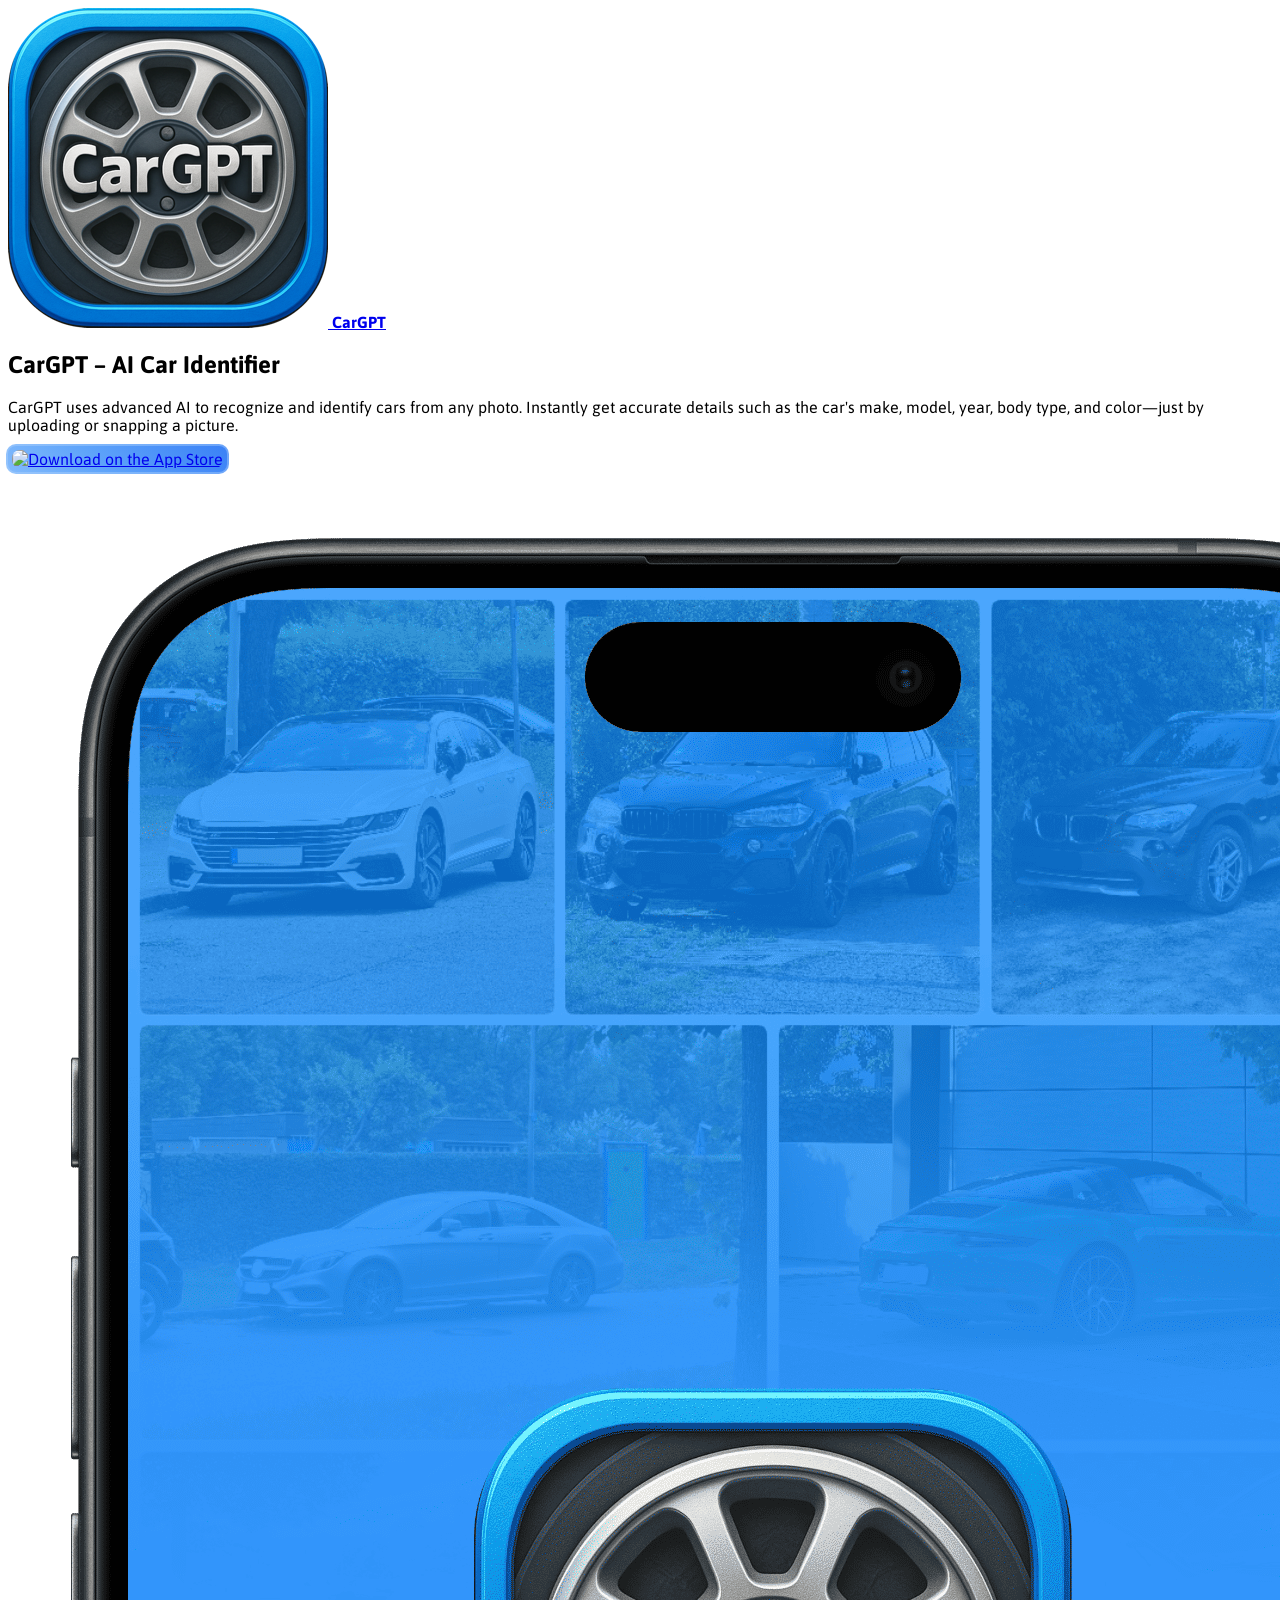
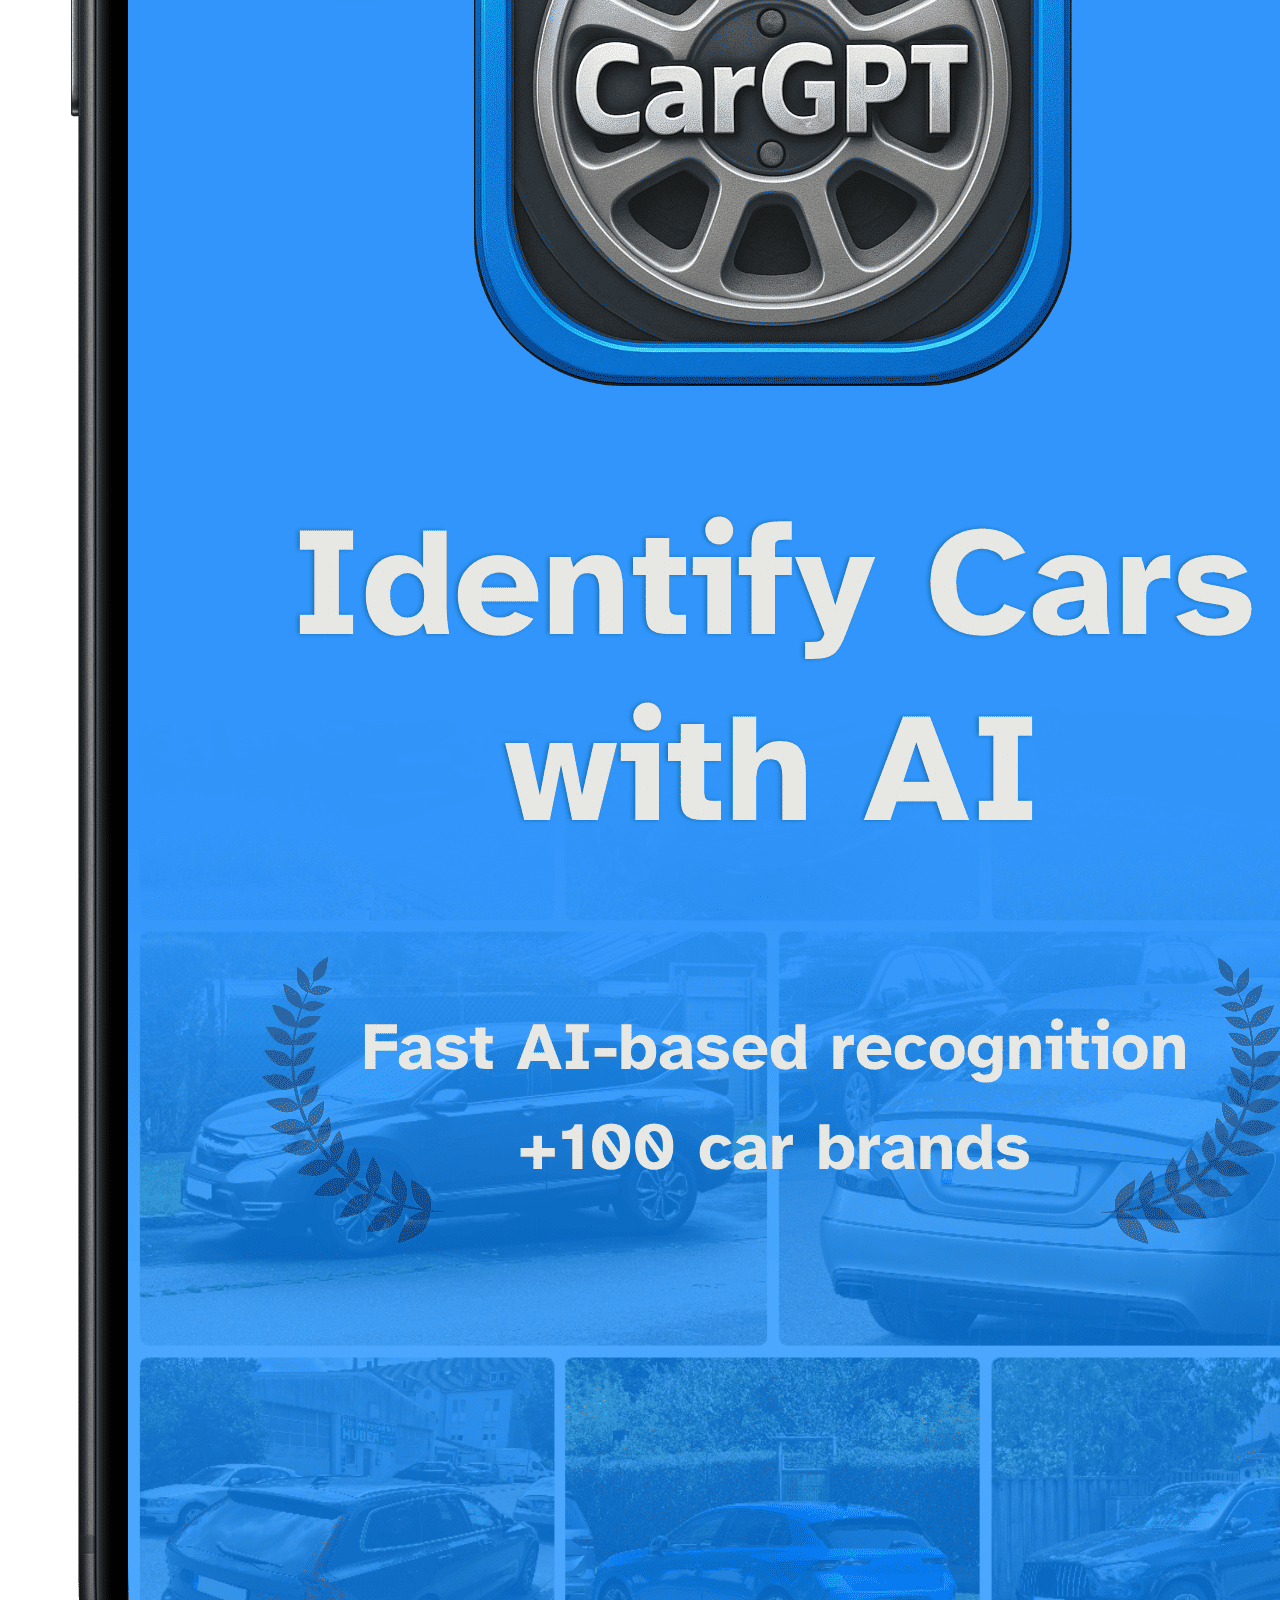
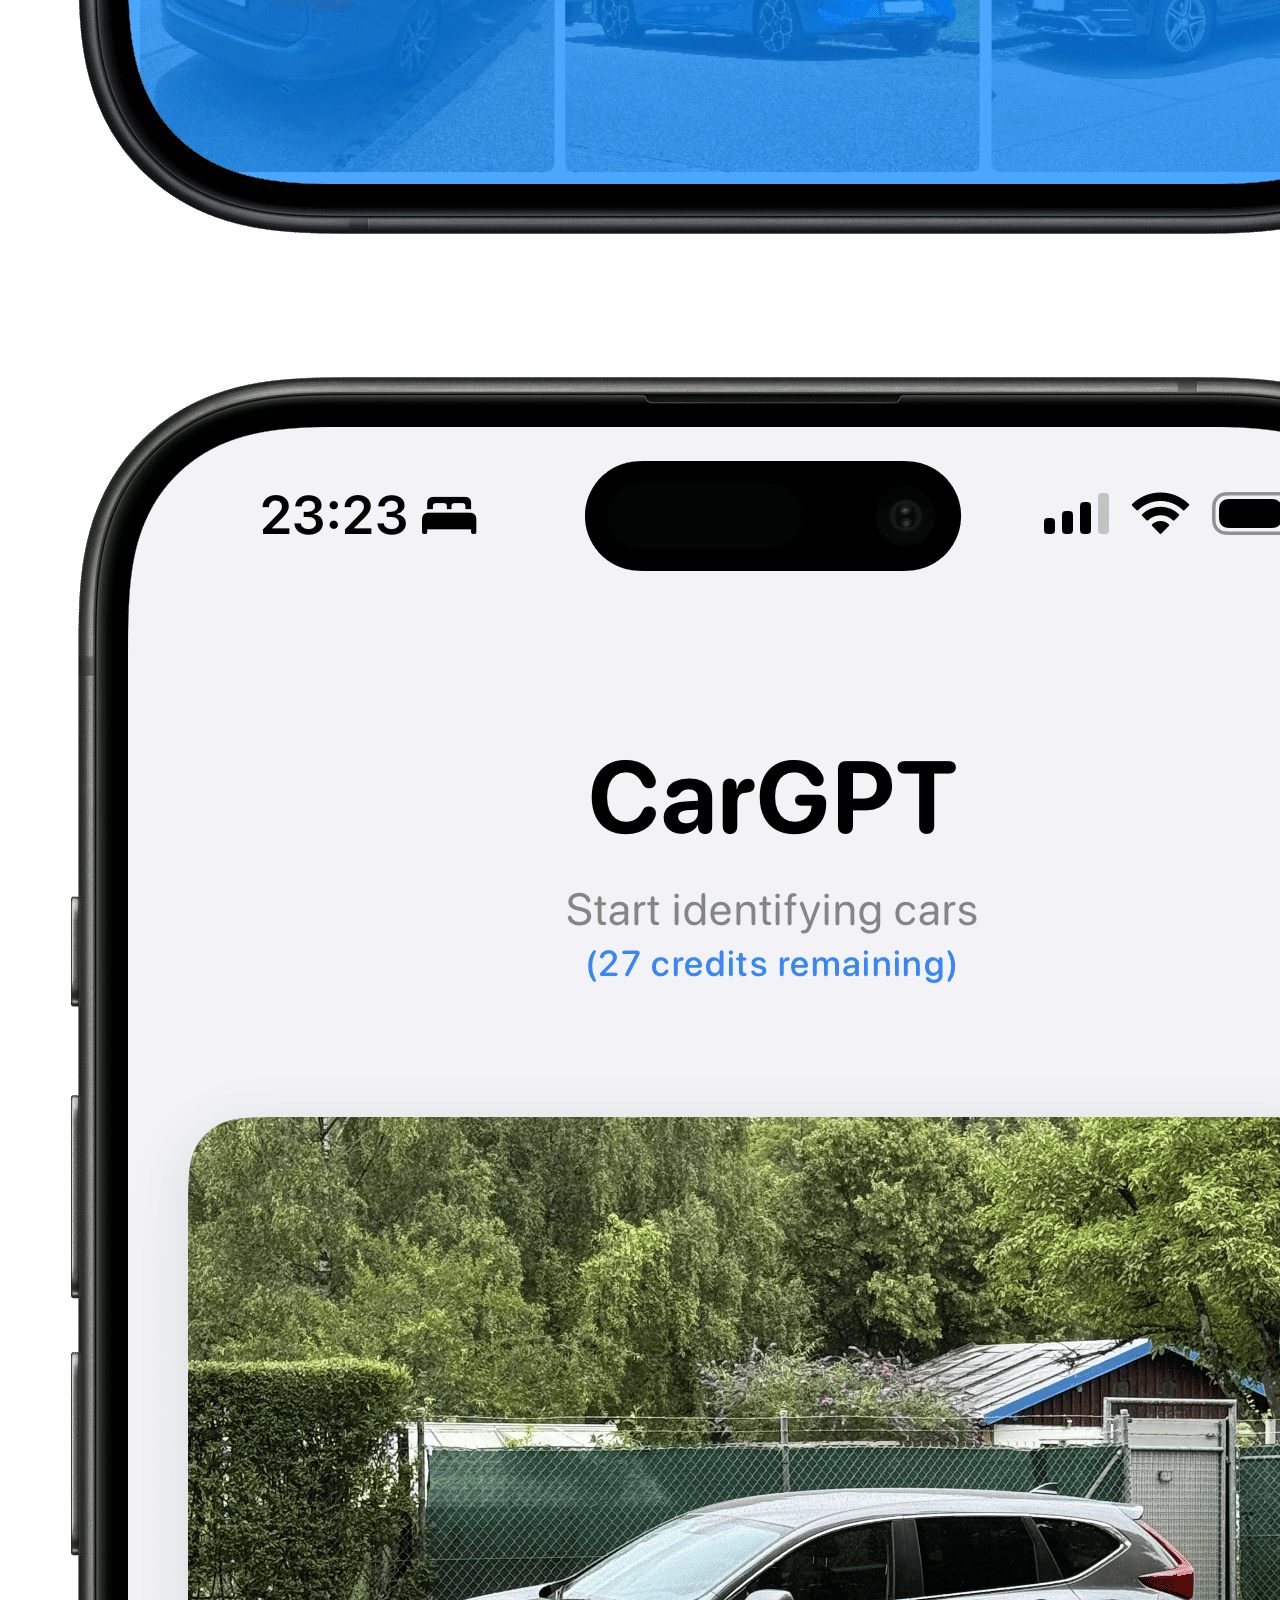
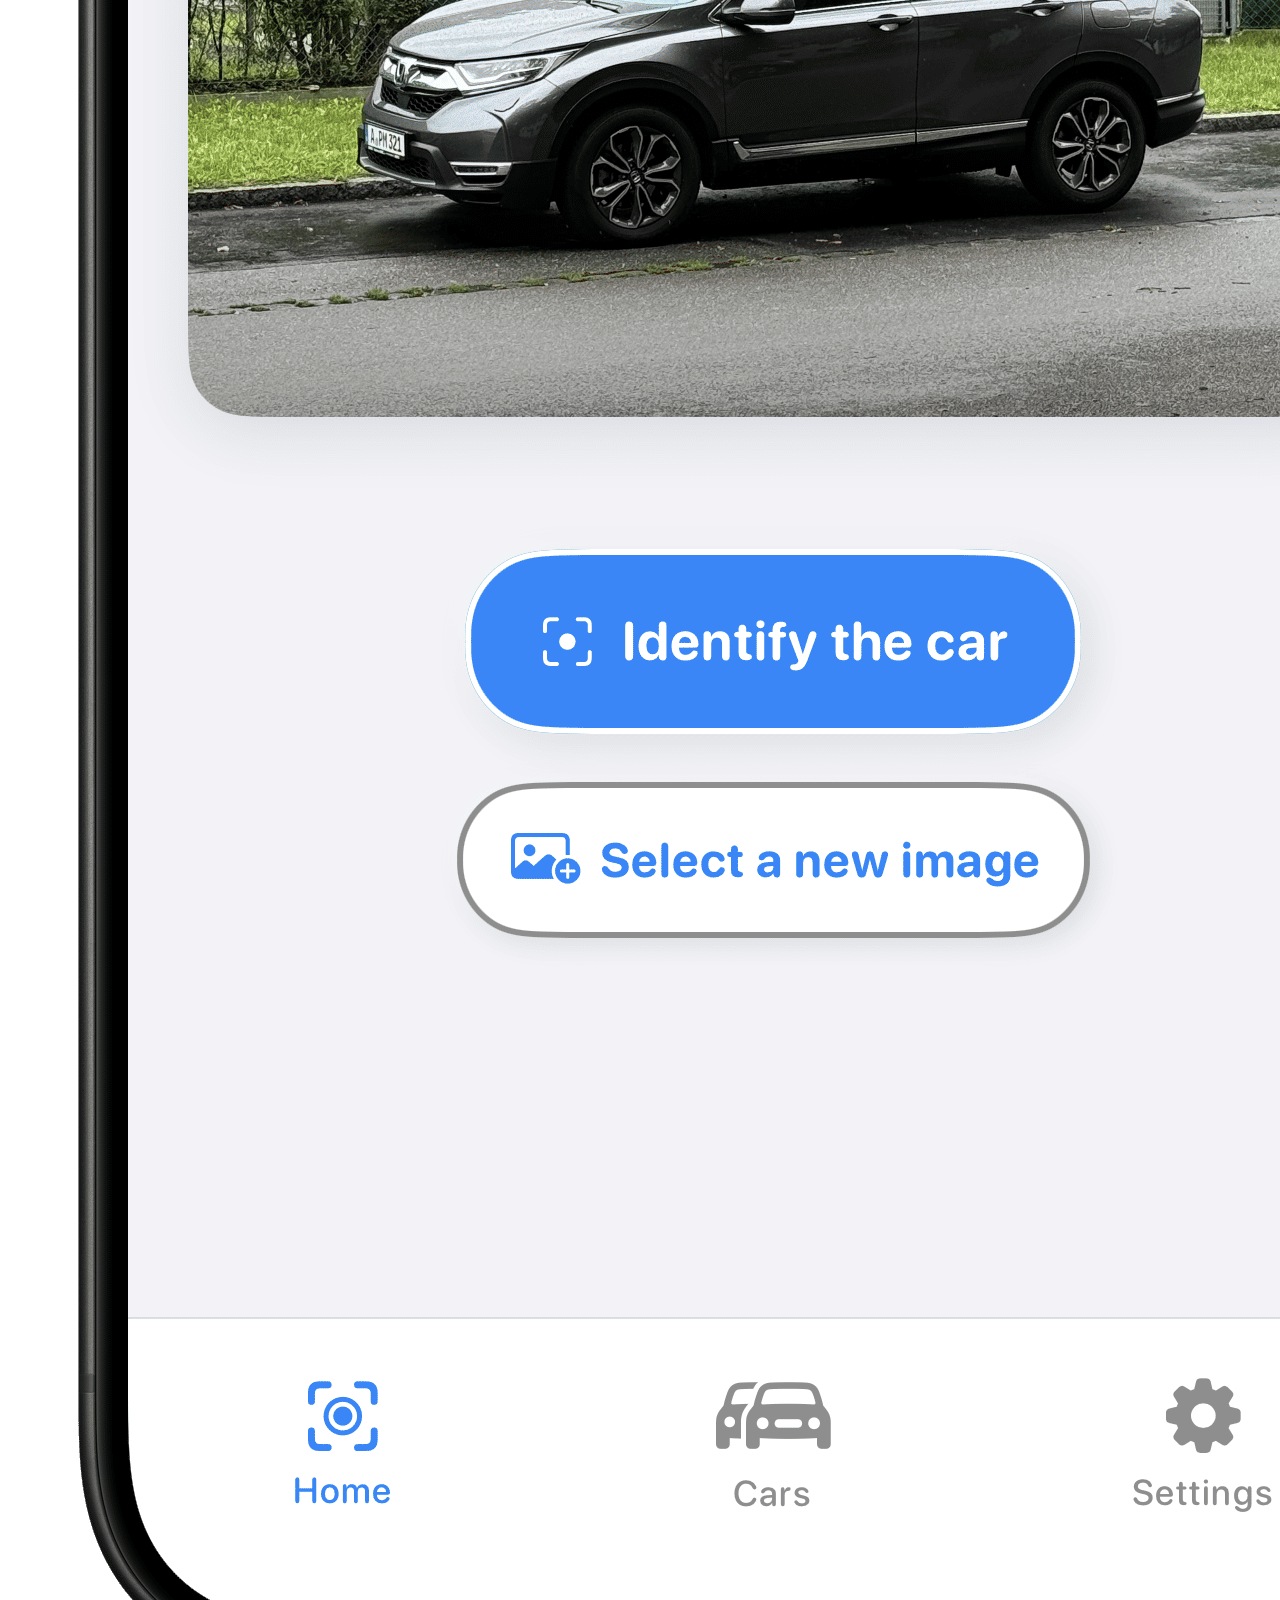
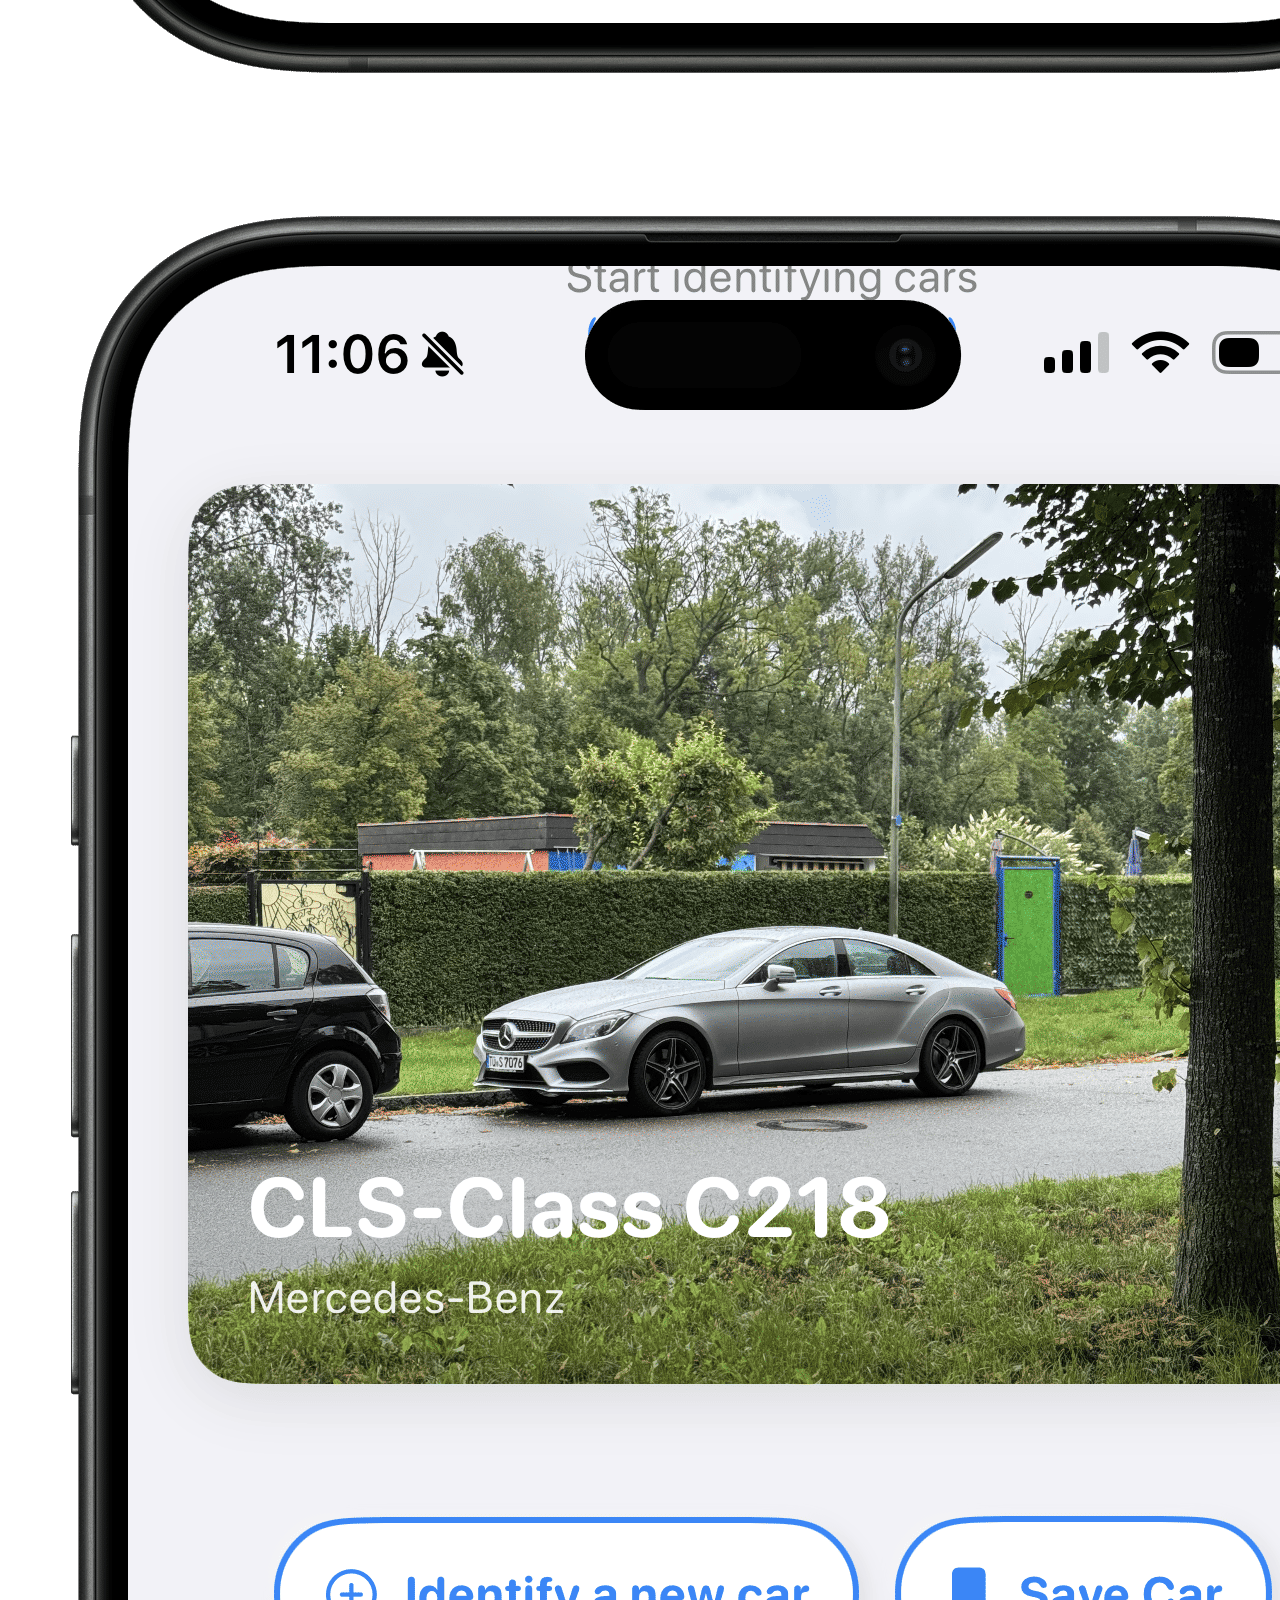
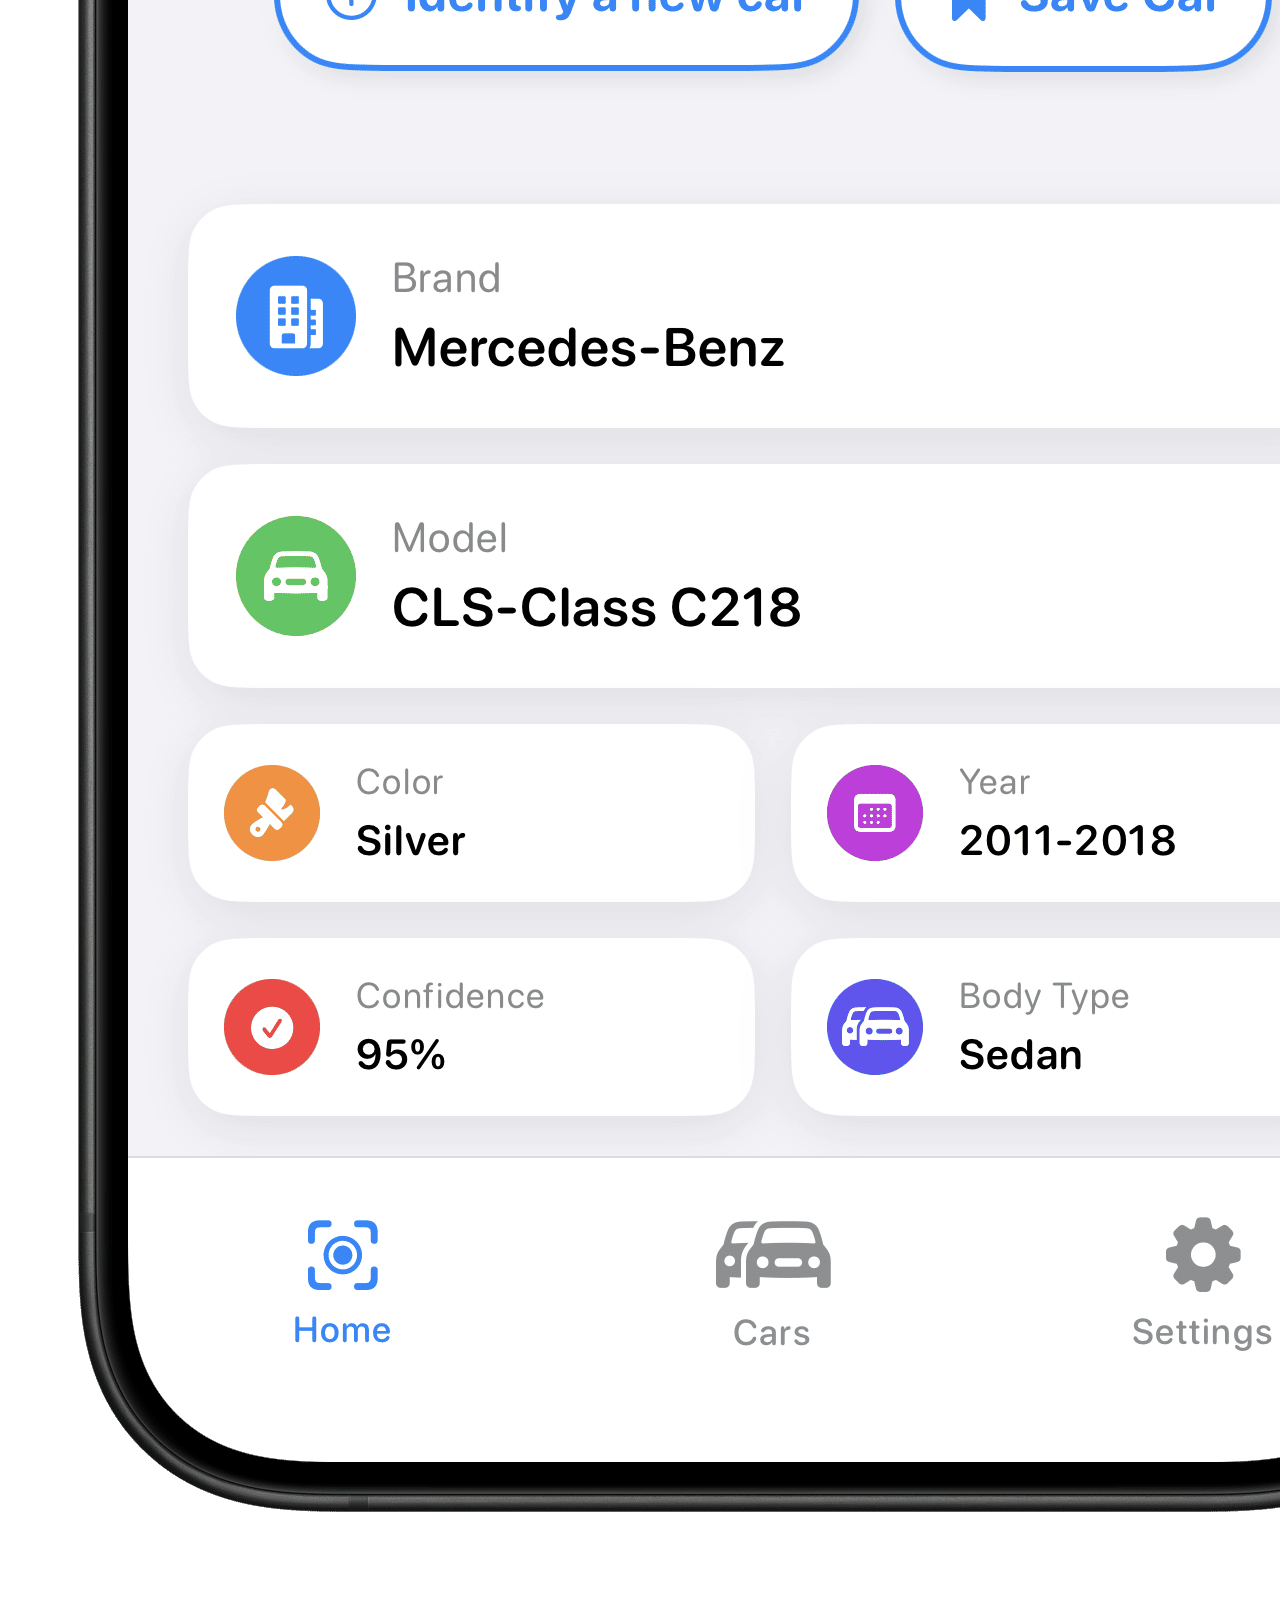
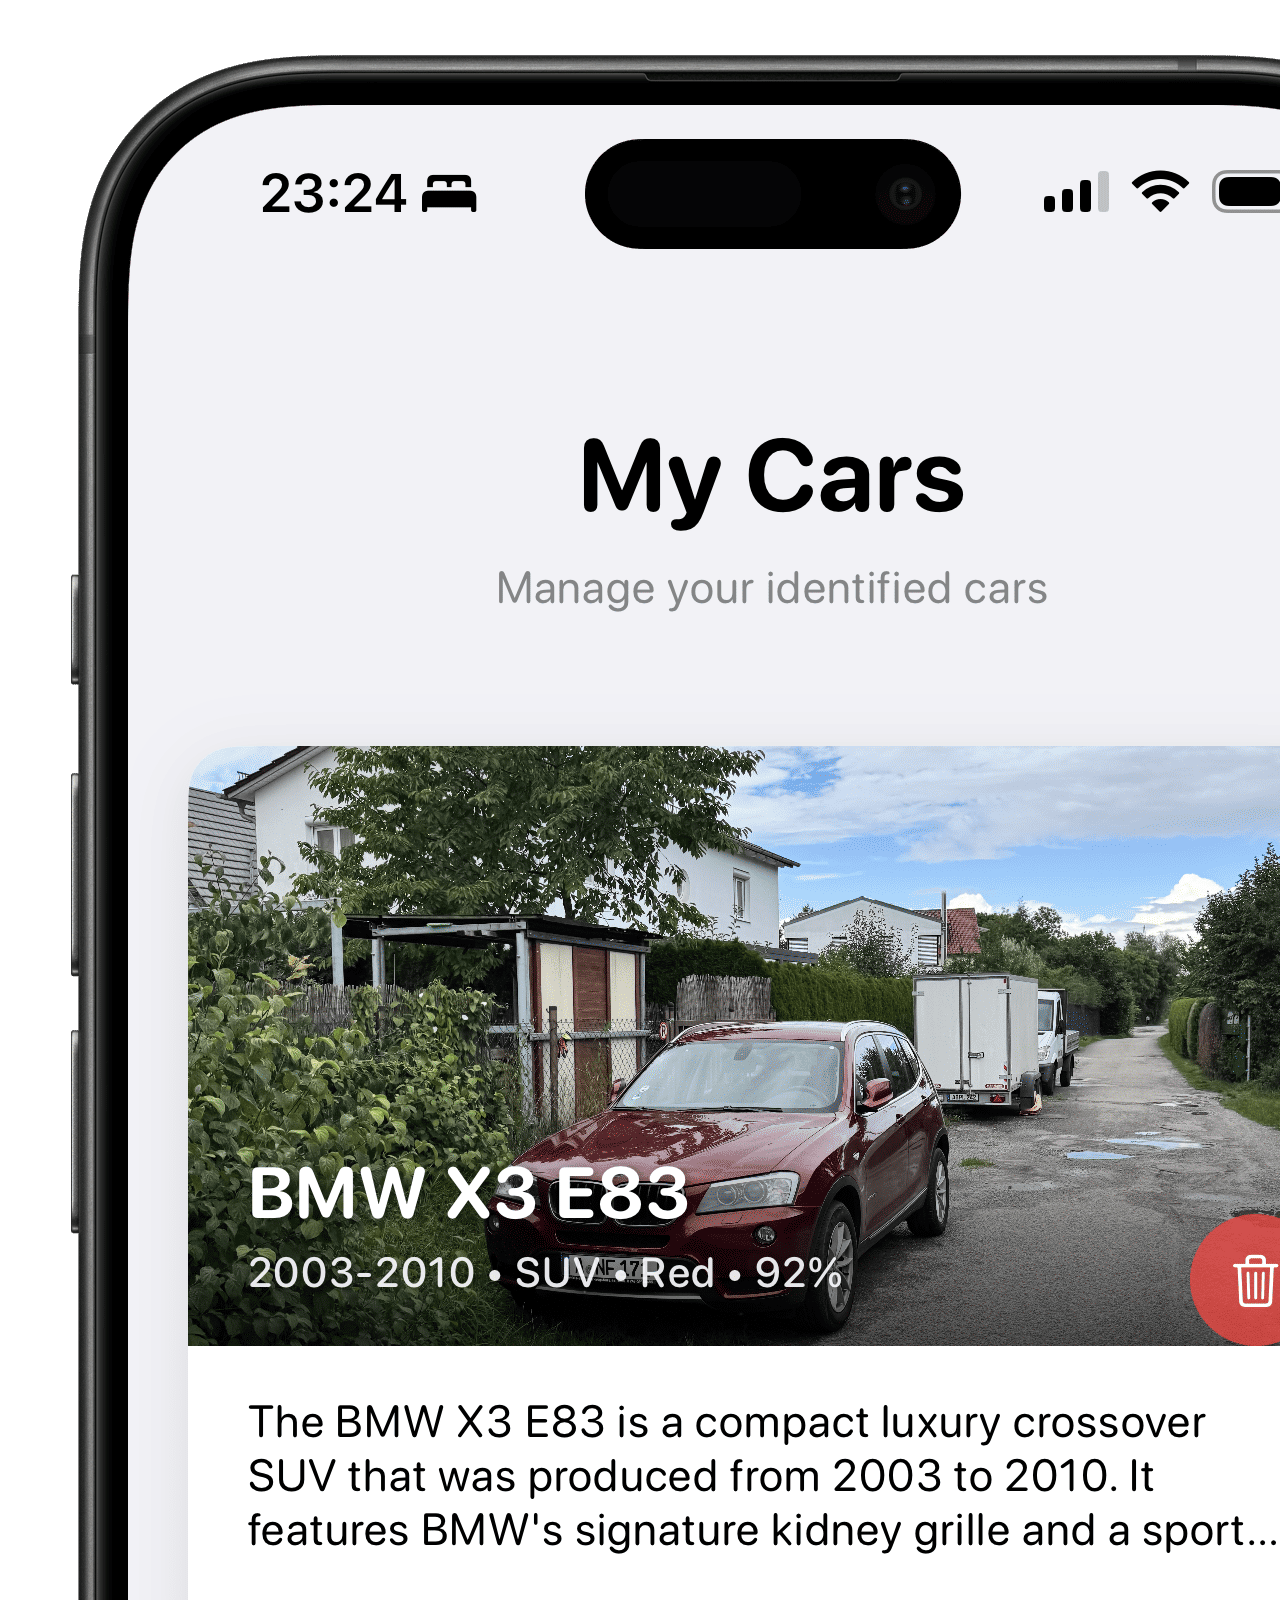
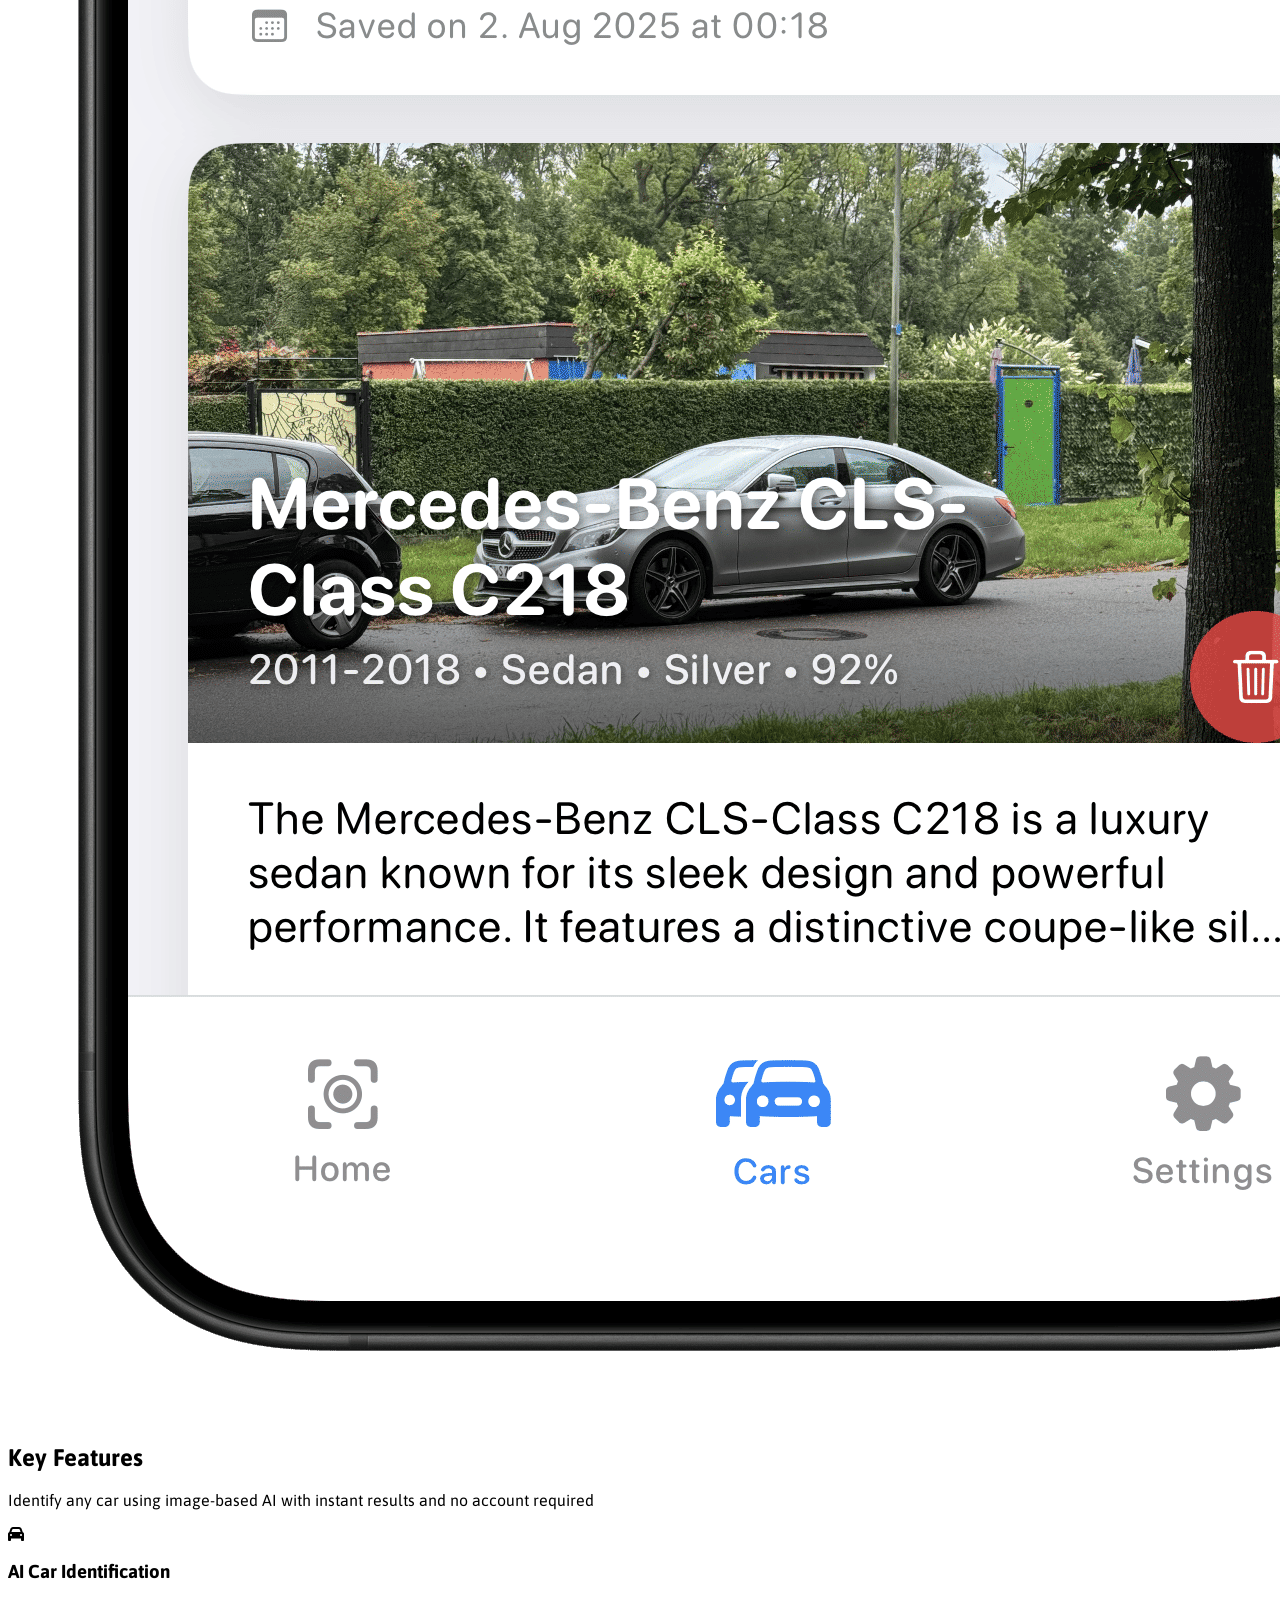
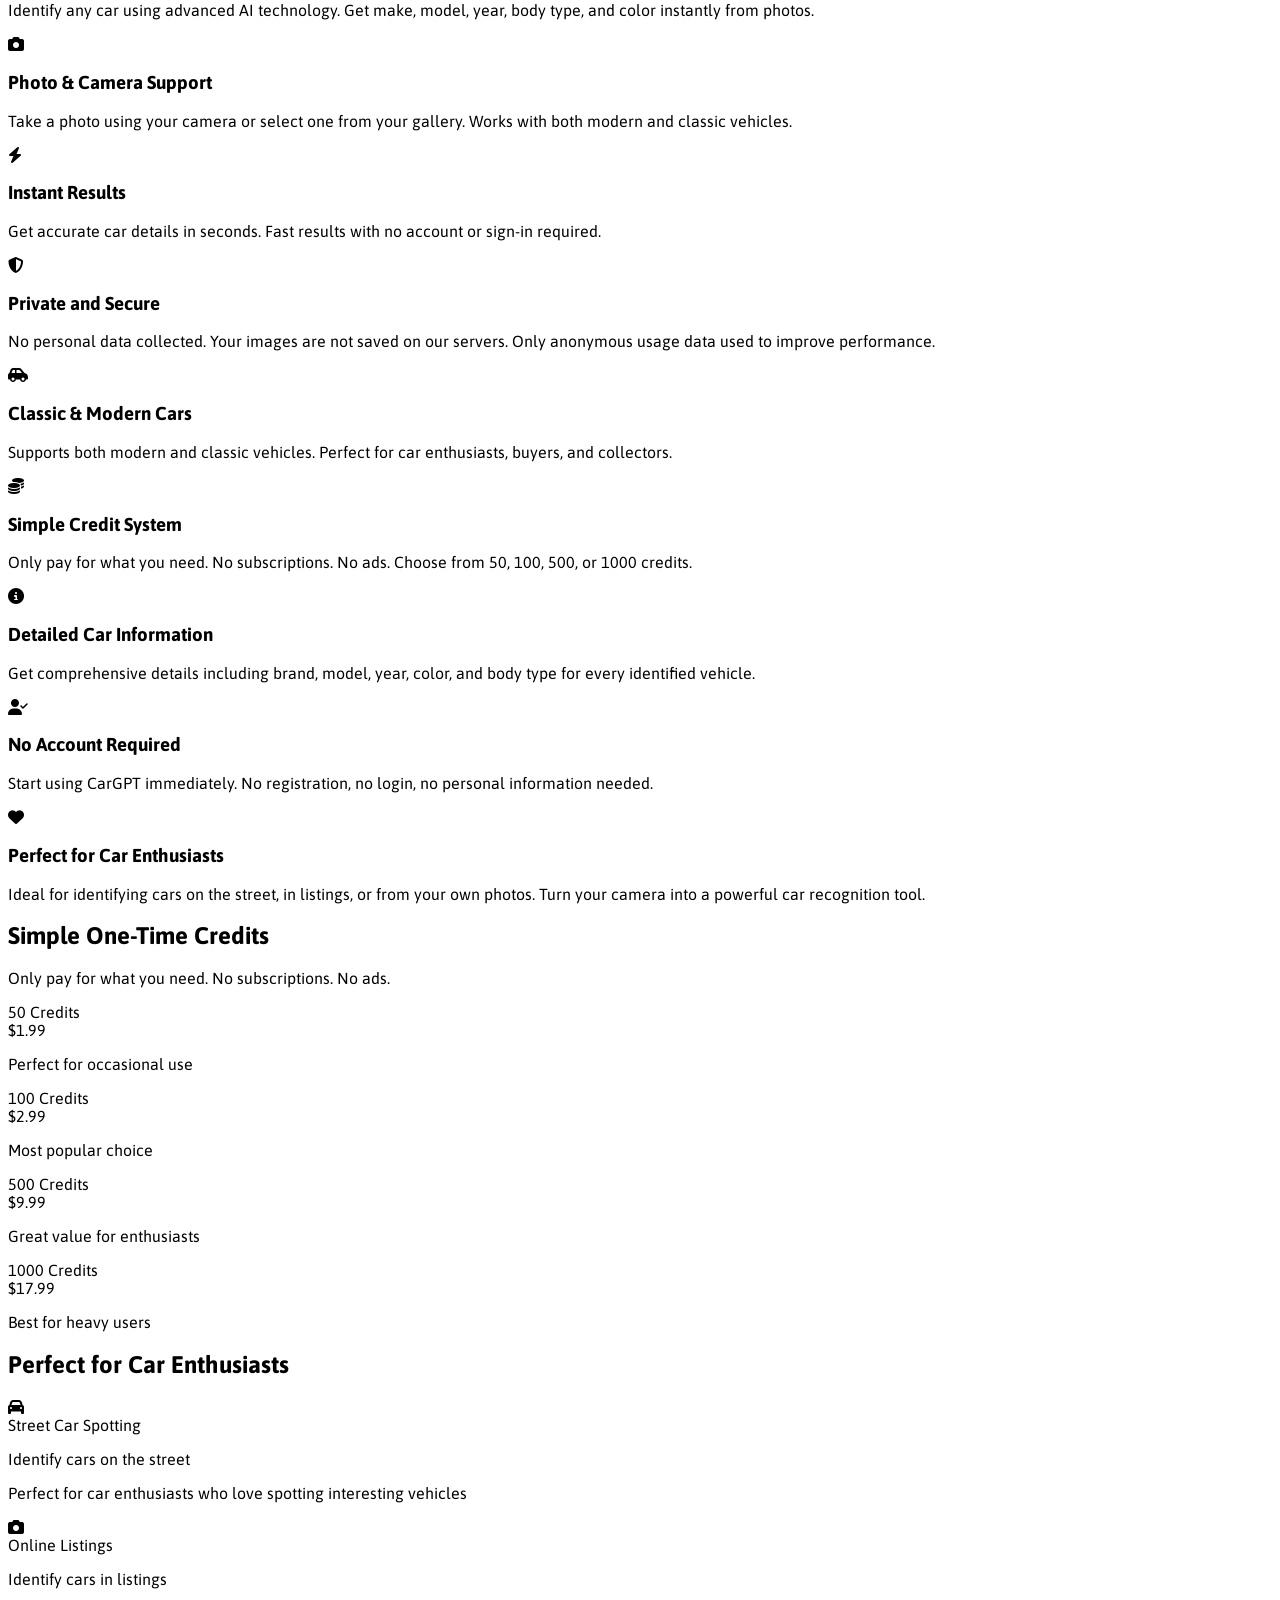
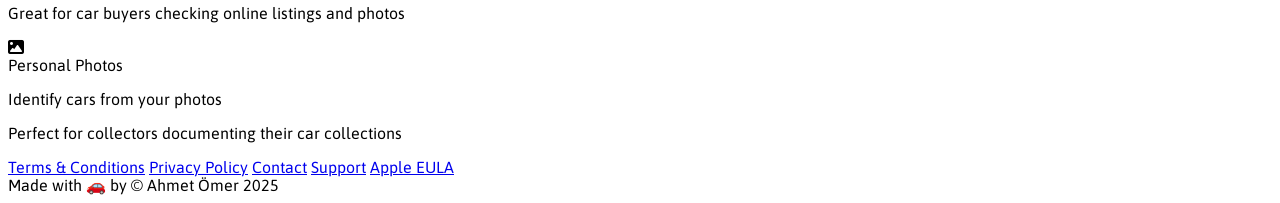
==== commit 343d85c0: "Add Support page and update navigation links - Created a new support.html page with common questions" ====
--- a/index.html
+++ b/index.html
@@ -262,6 +262,7 @@
         <a href="terms.html" class="hover:underline">Terms & Conditions</a>
         <a href="privacy.html" class="hover:underline">Privacy Policy</a>
         <a href="contact.html" class="hover:underline">Contact</a>
+        <a href="support.html" class="hover:underline">Support</a>
         <a href="https://www.apple.com/legal/internet-services/itunes/dev/stdeula/" class="hover:underline" target="_blank" rel="noopener">Apple EULA</a>
       </div>
       <div class="text-center text-xs text-gray-400 font-semibold tracking-wide mt-2">
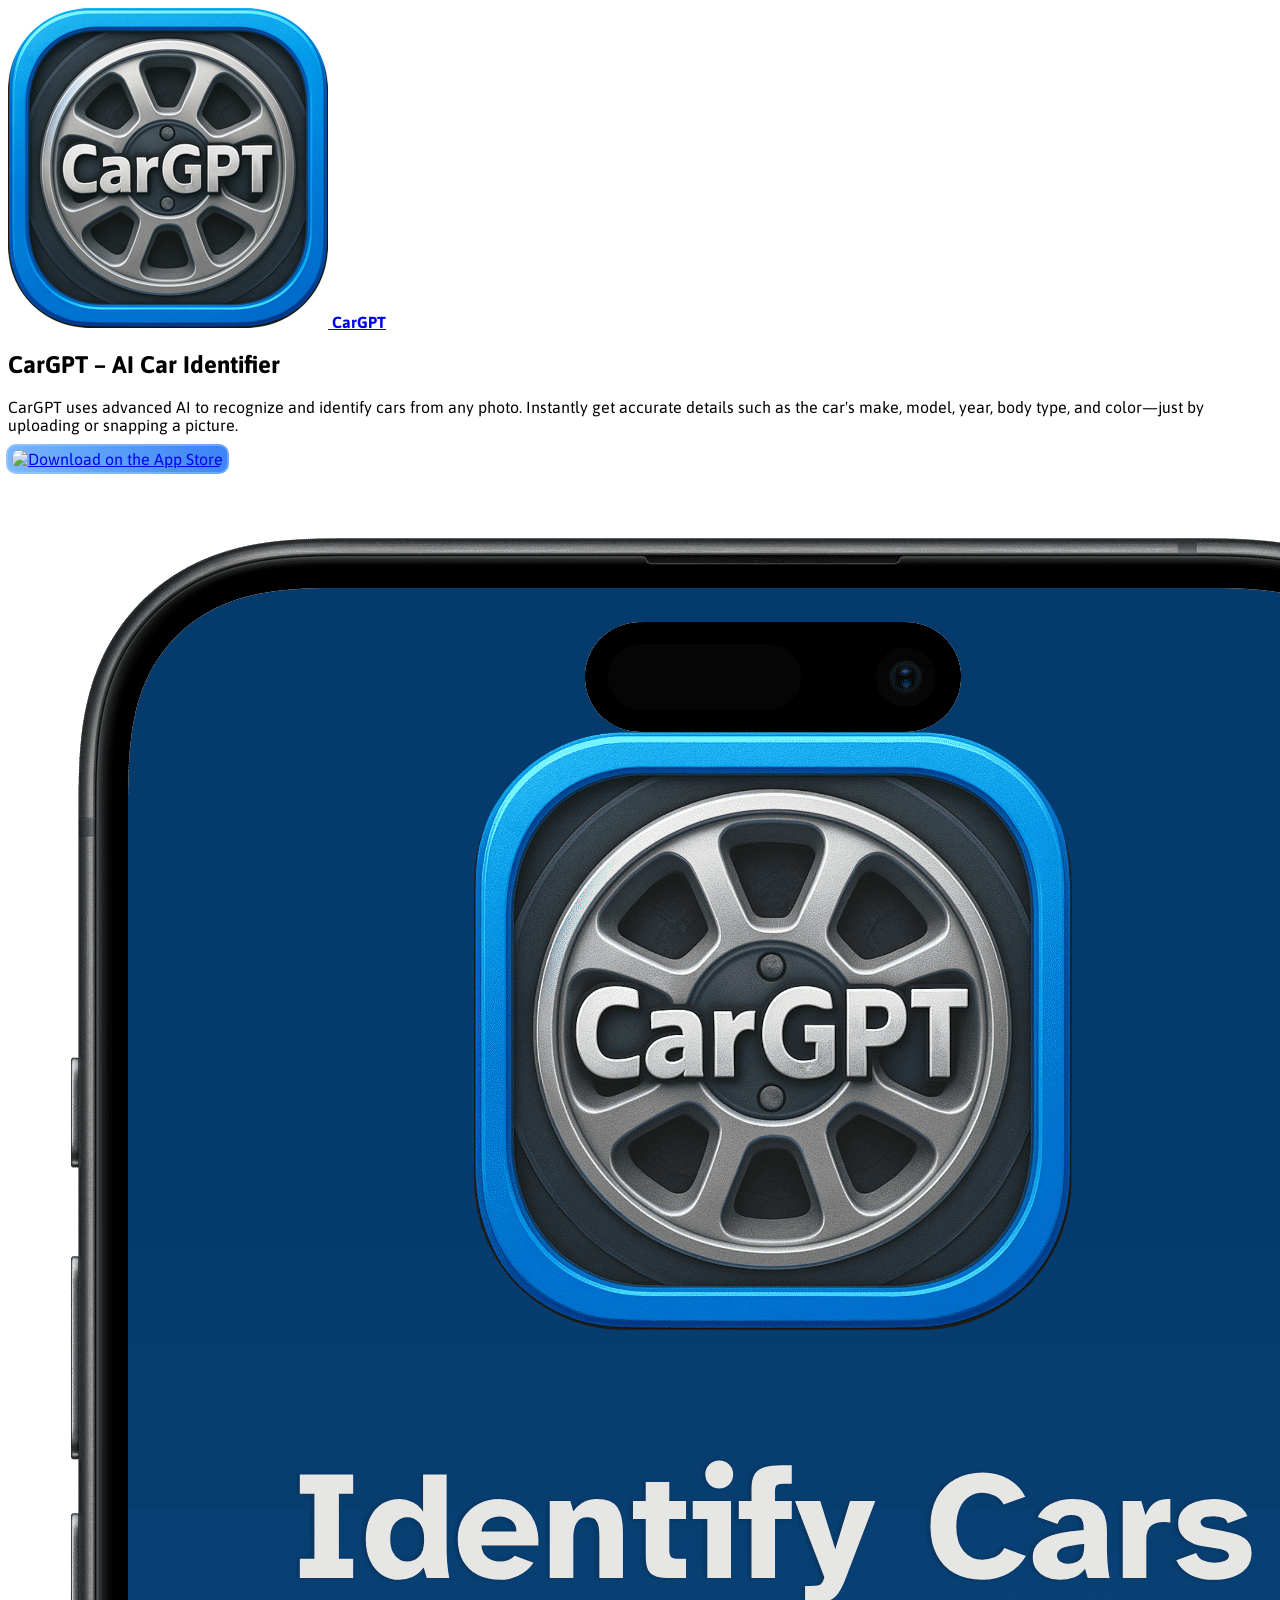
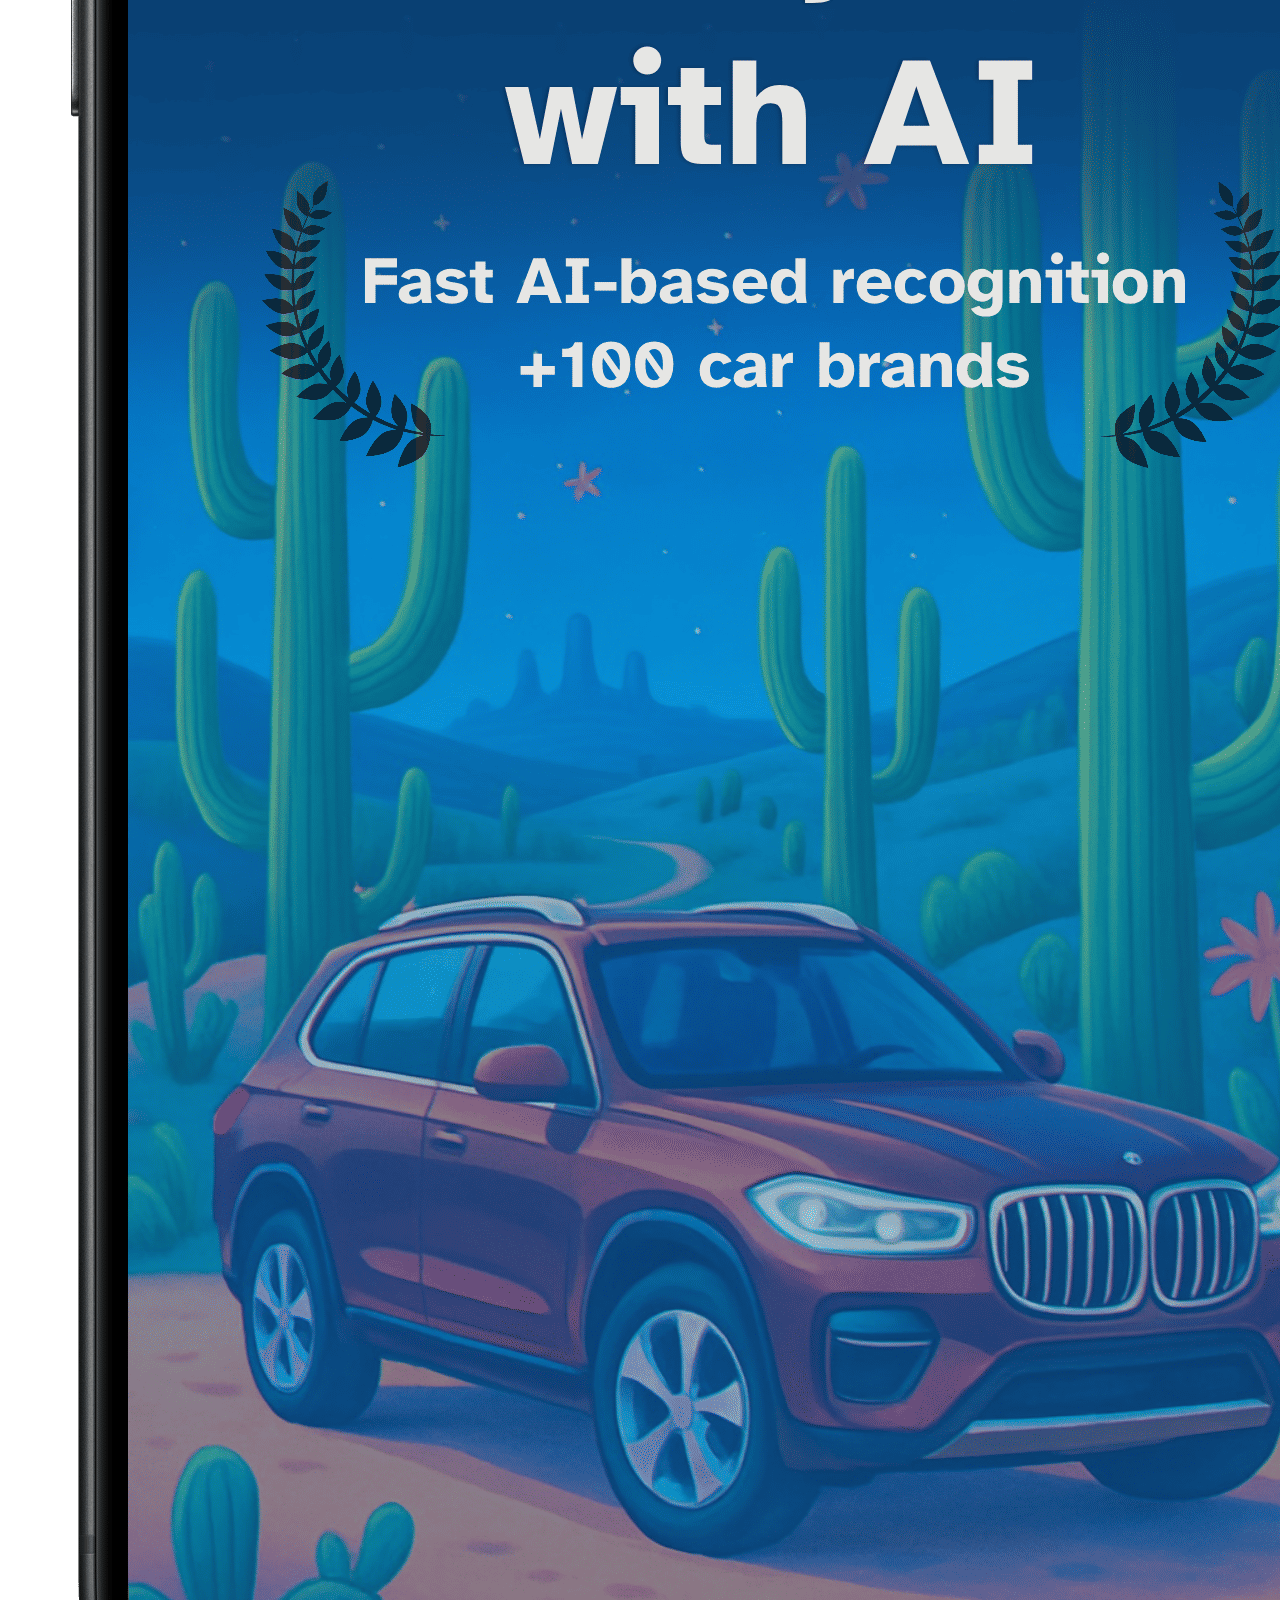
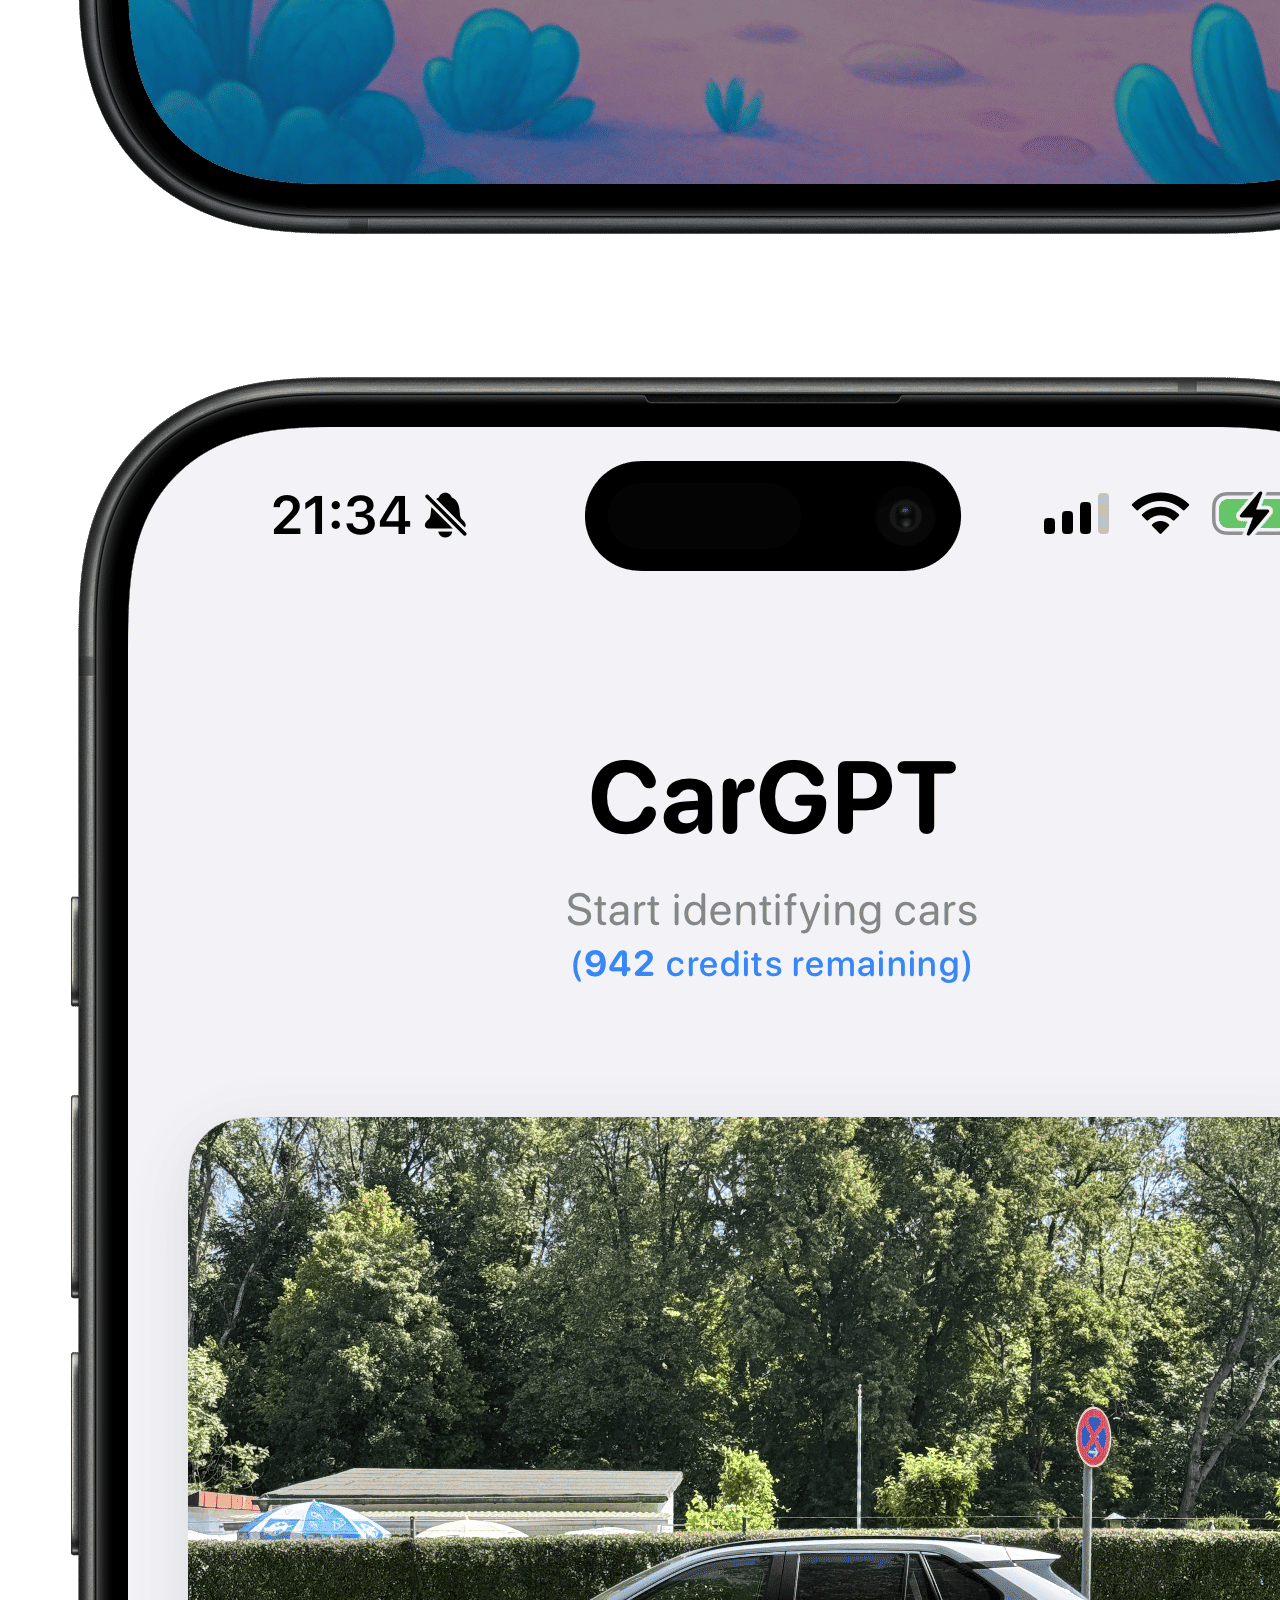
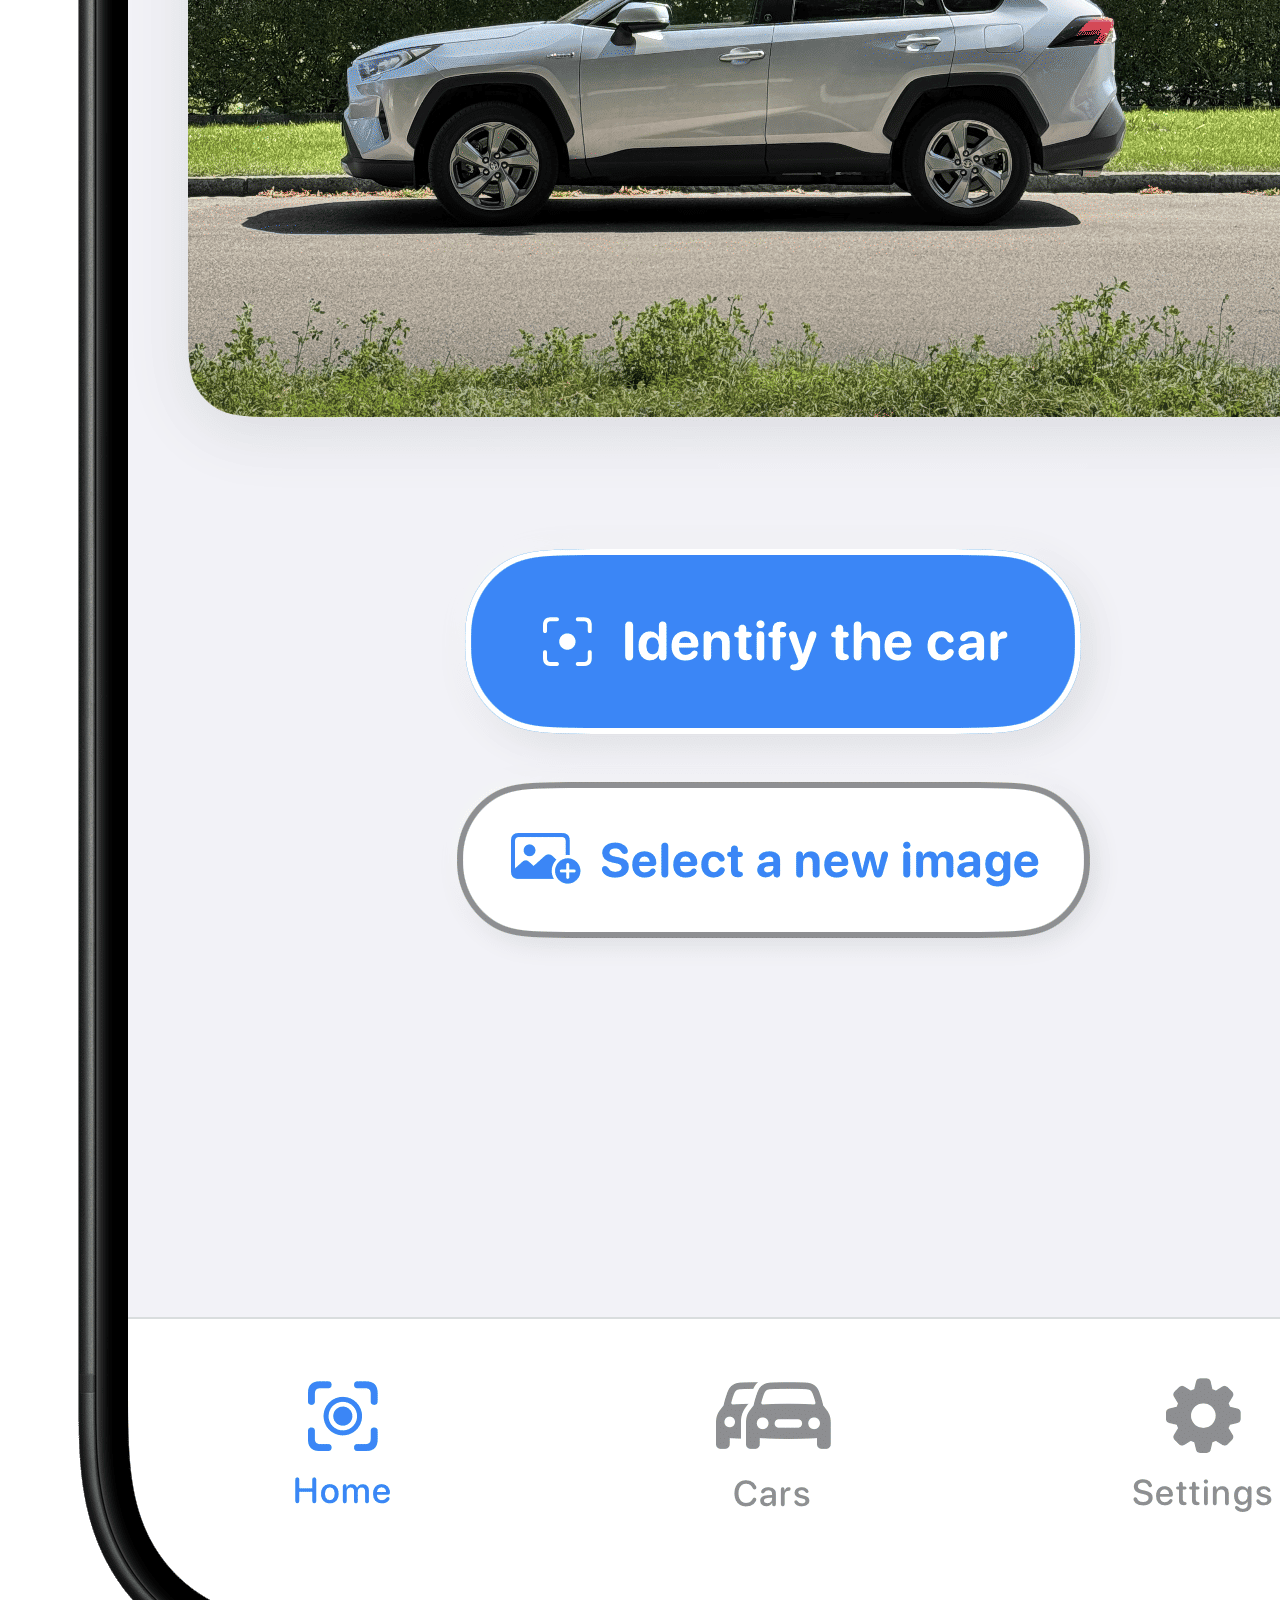
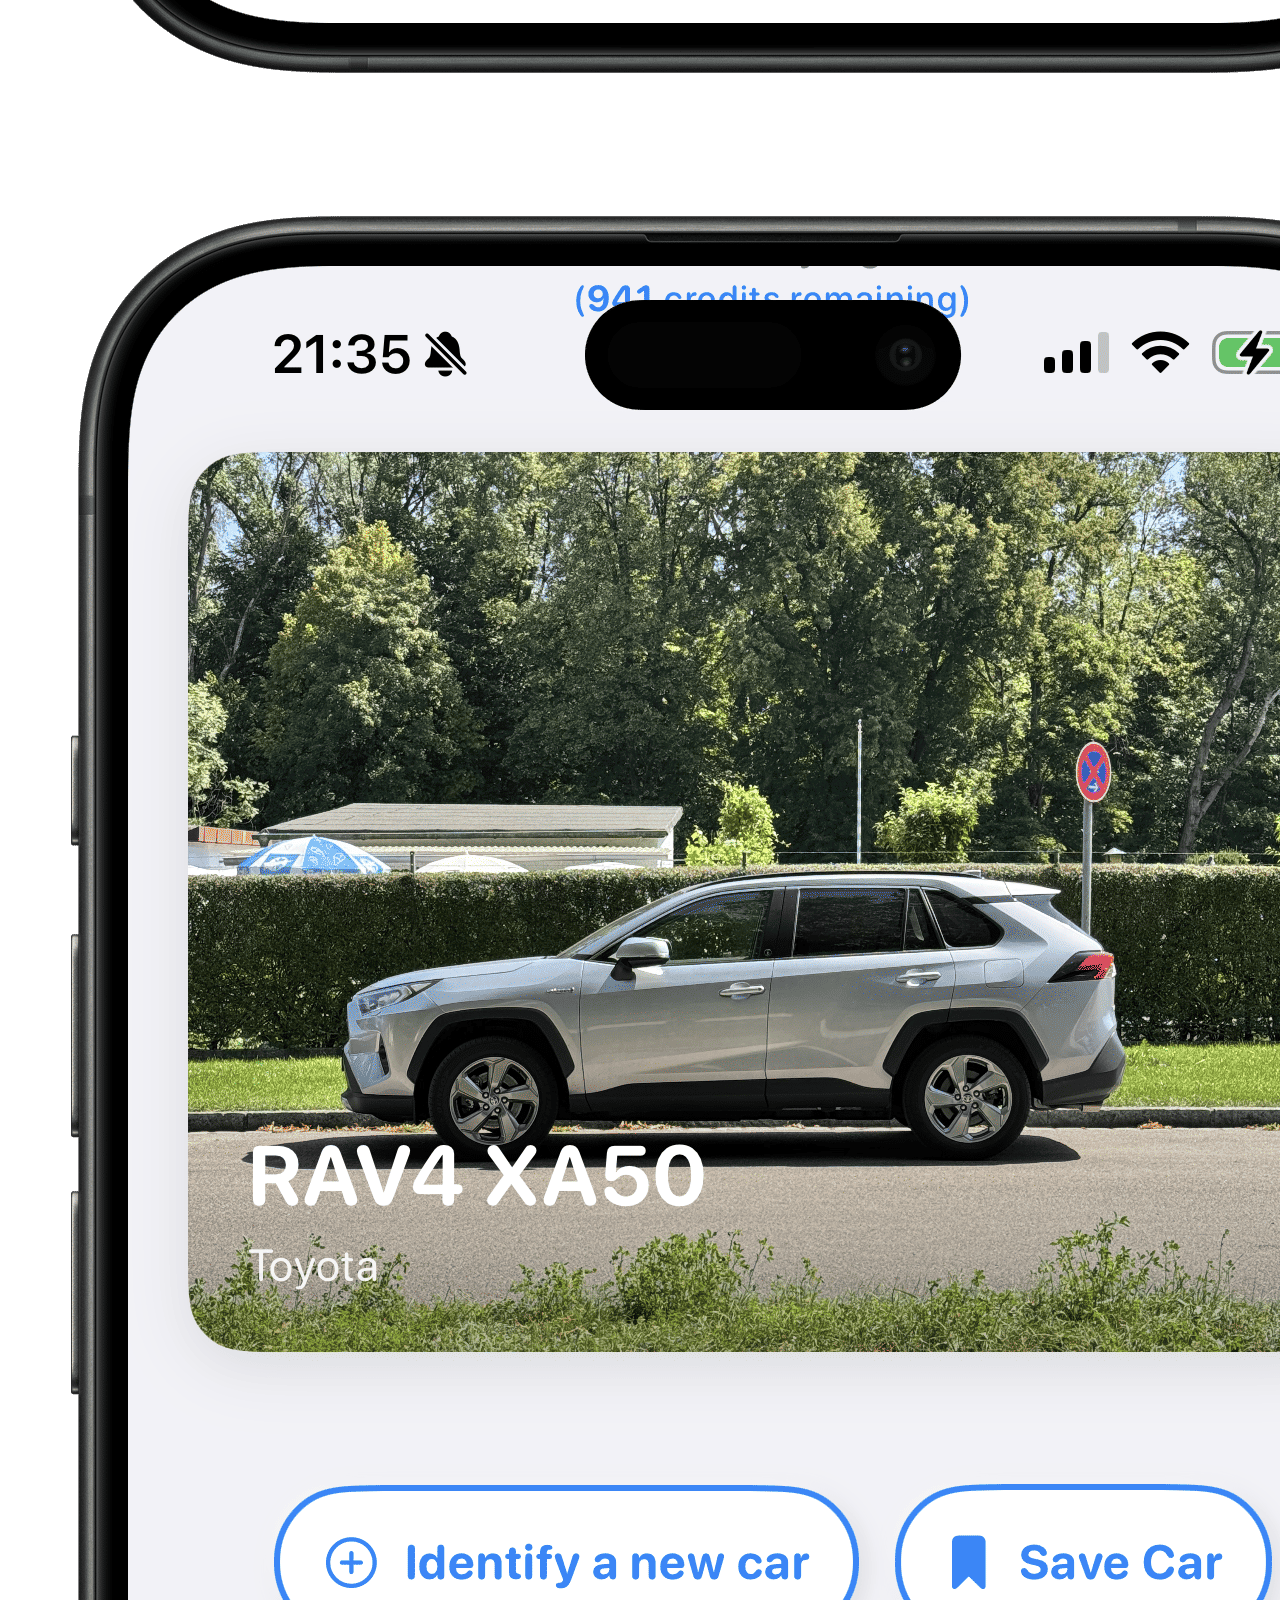
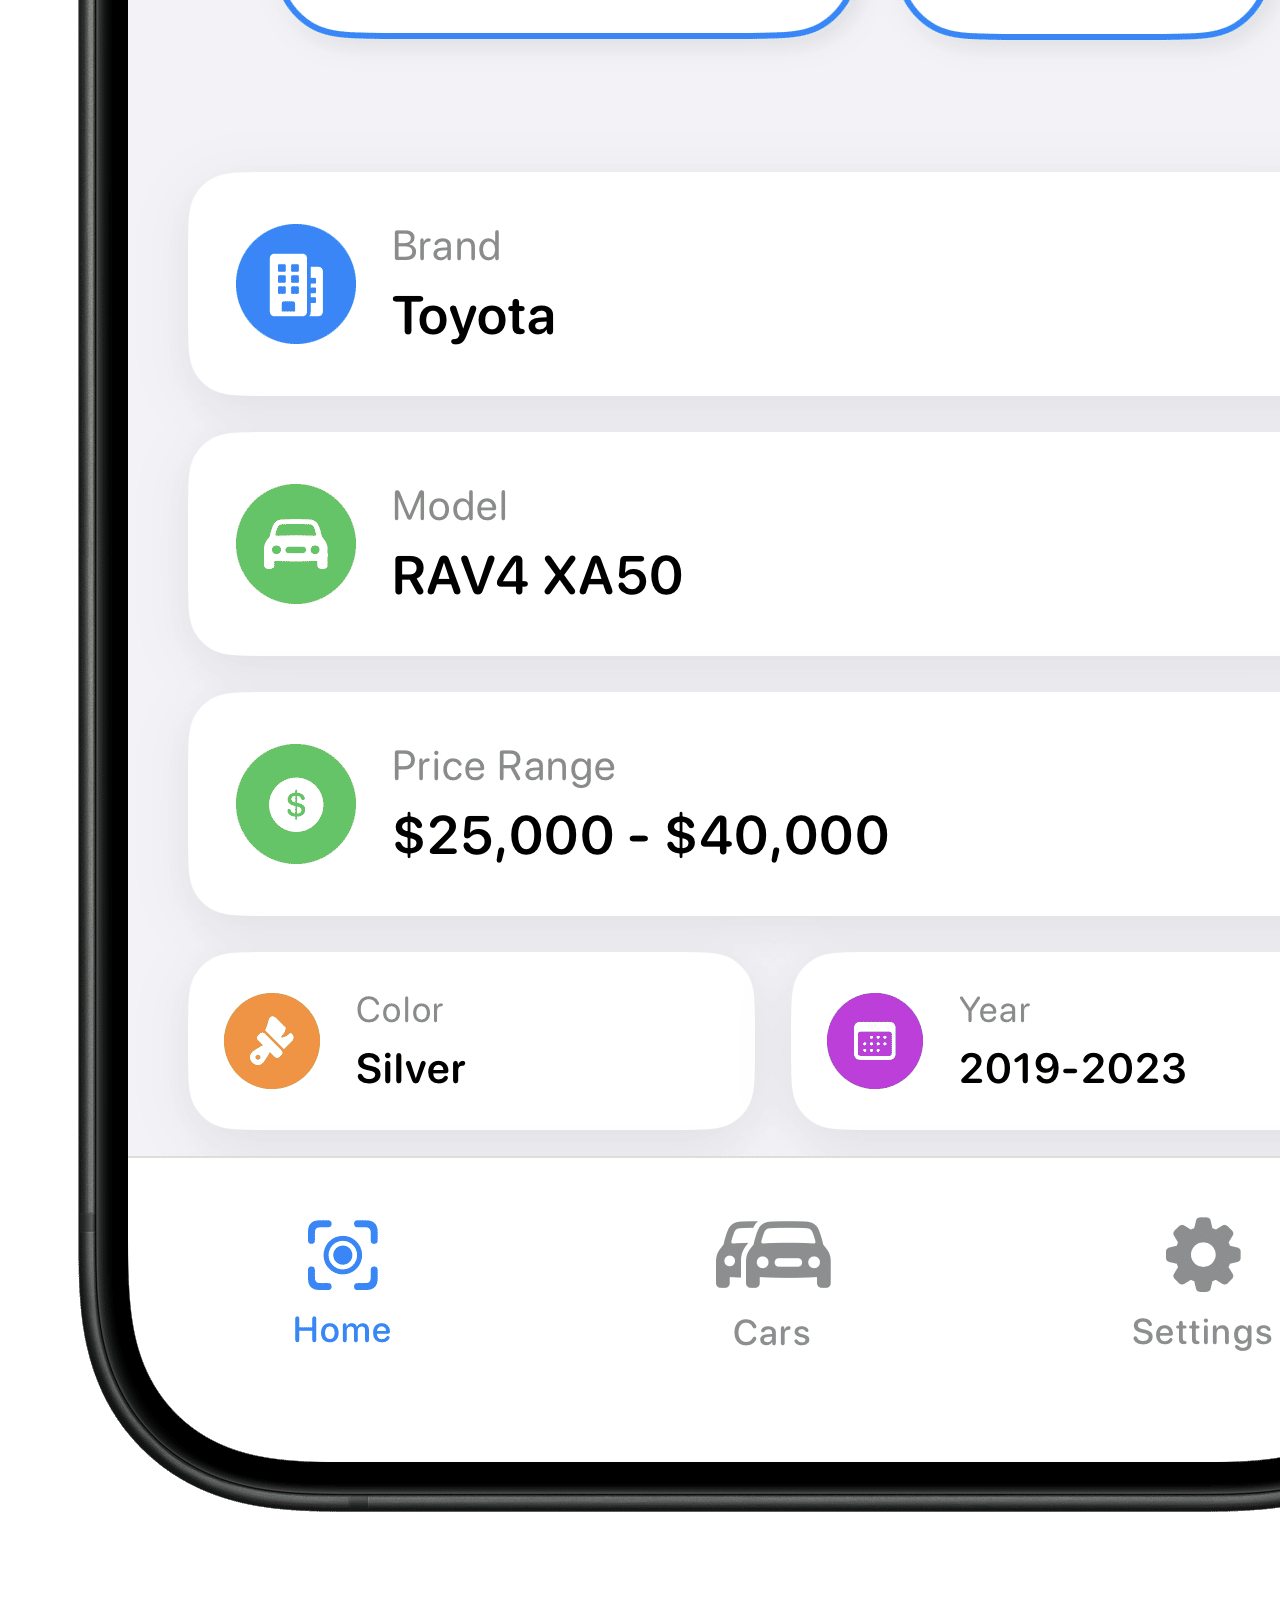
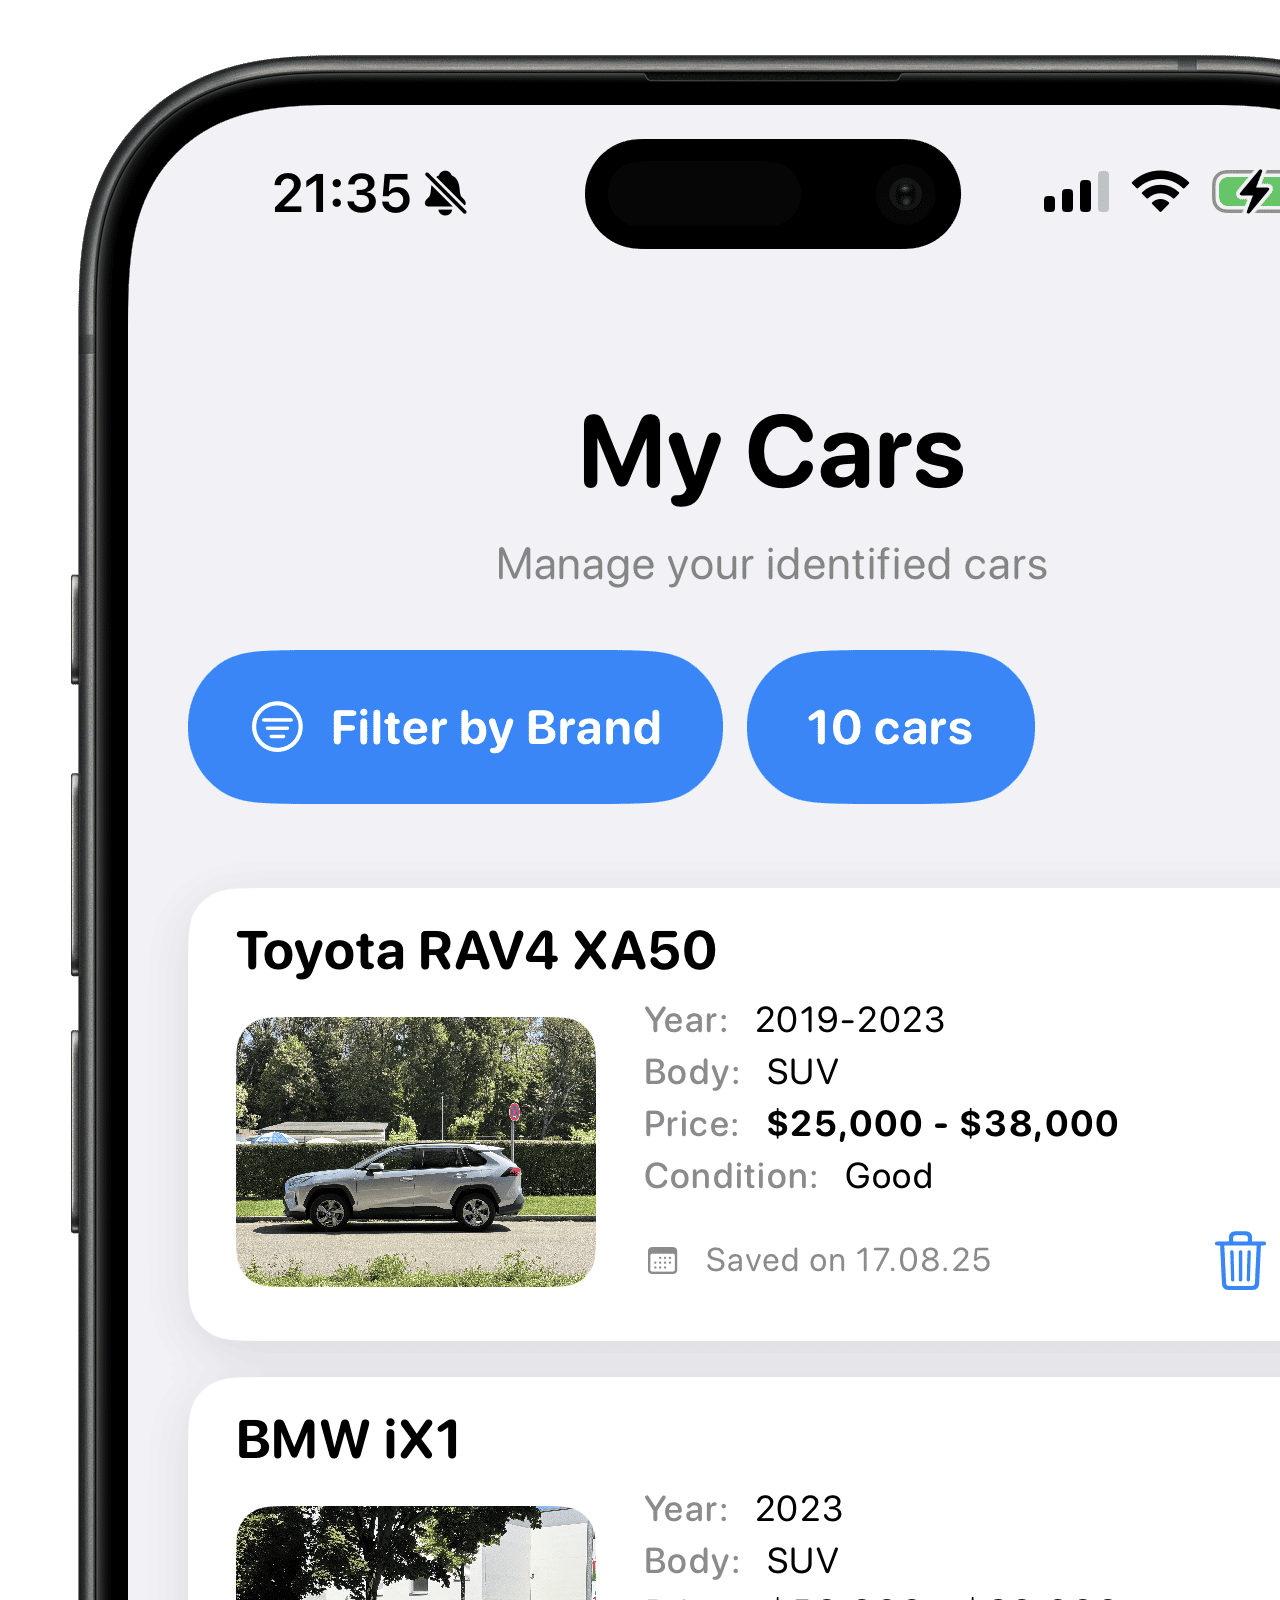
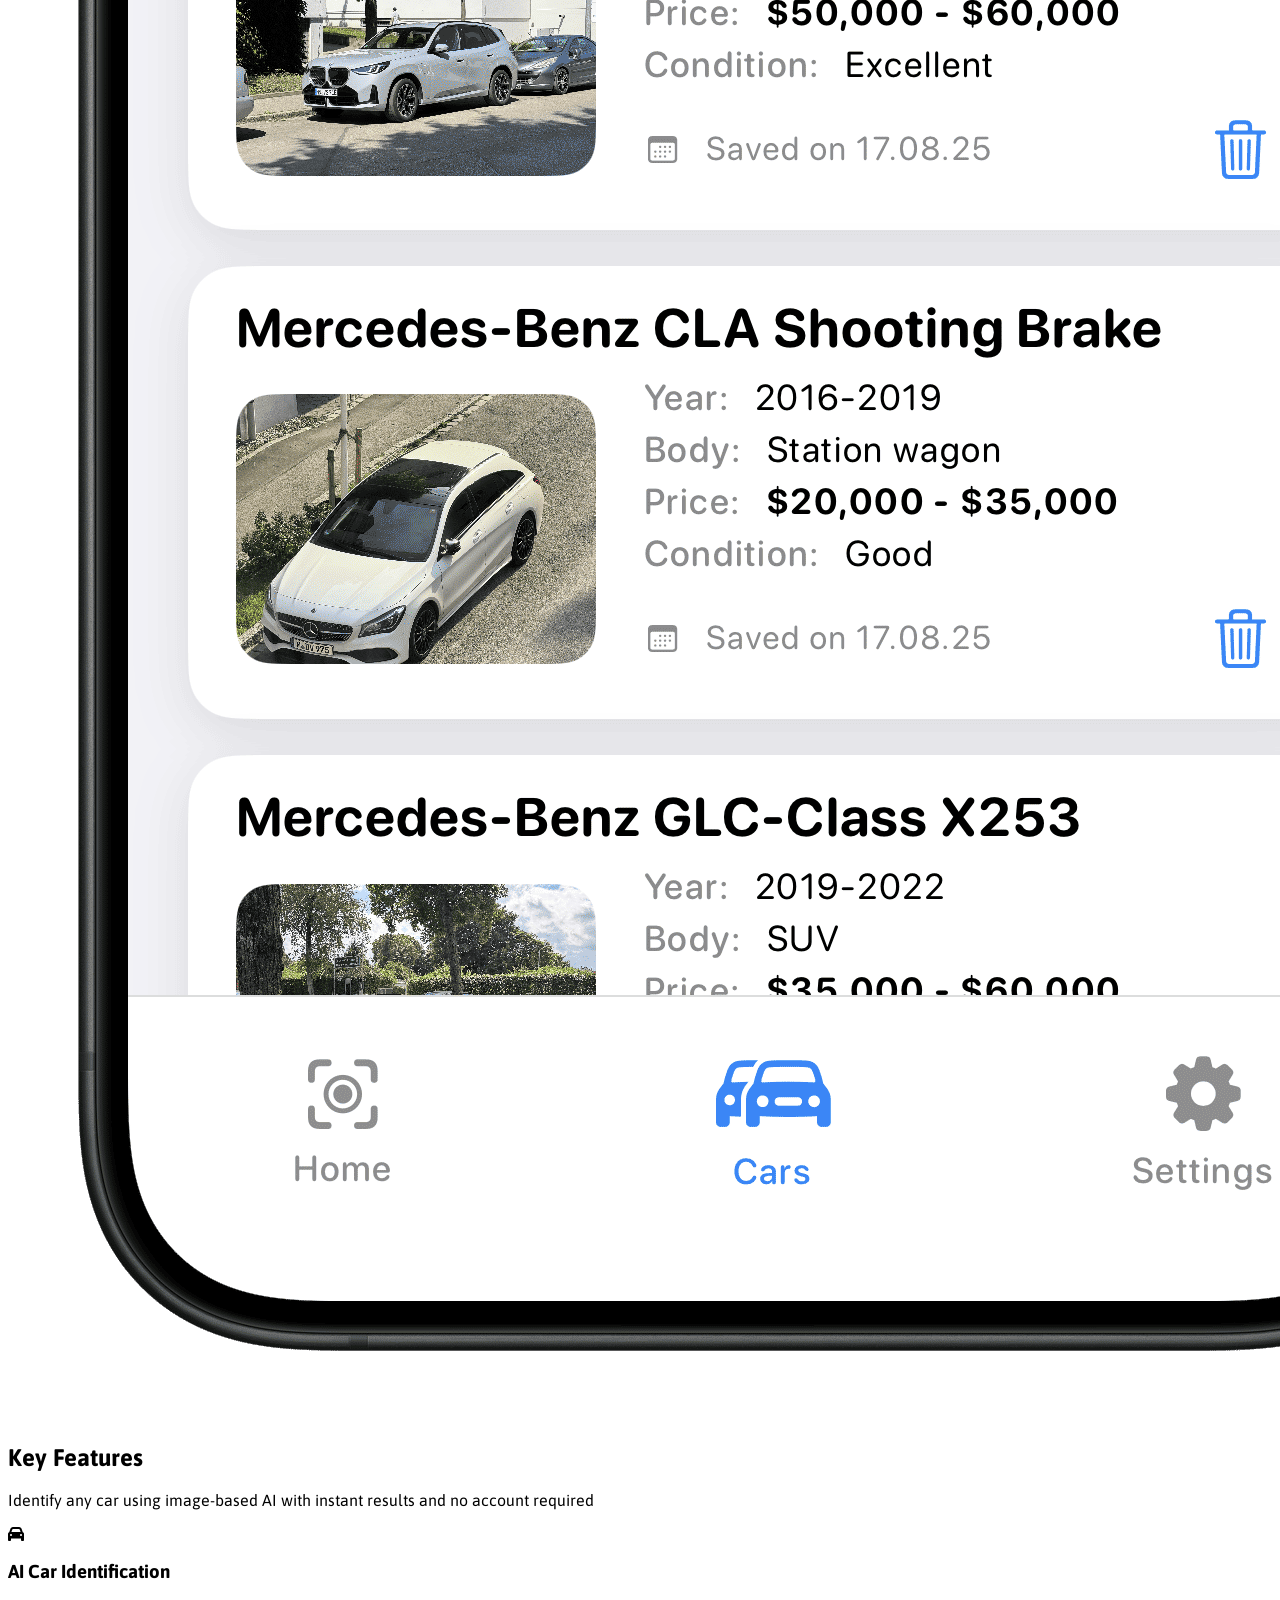
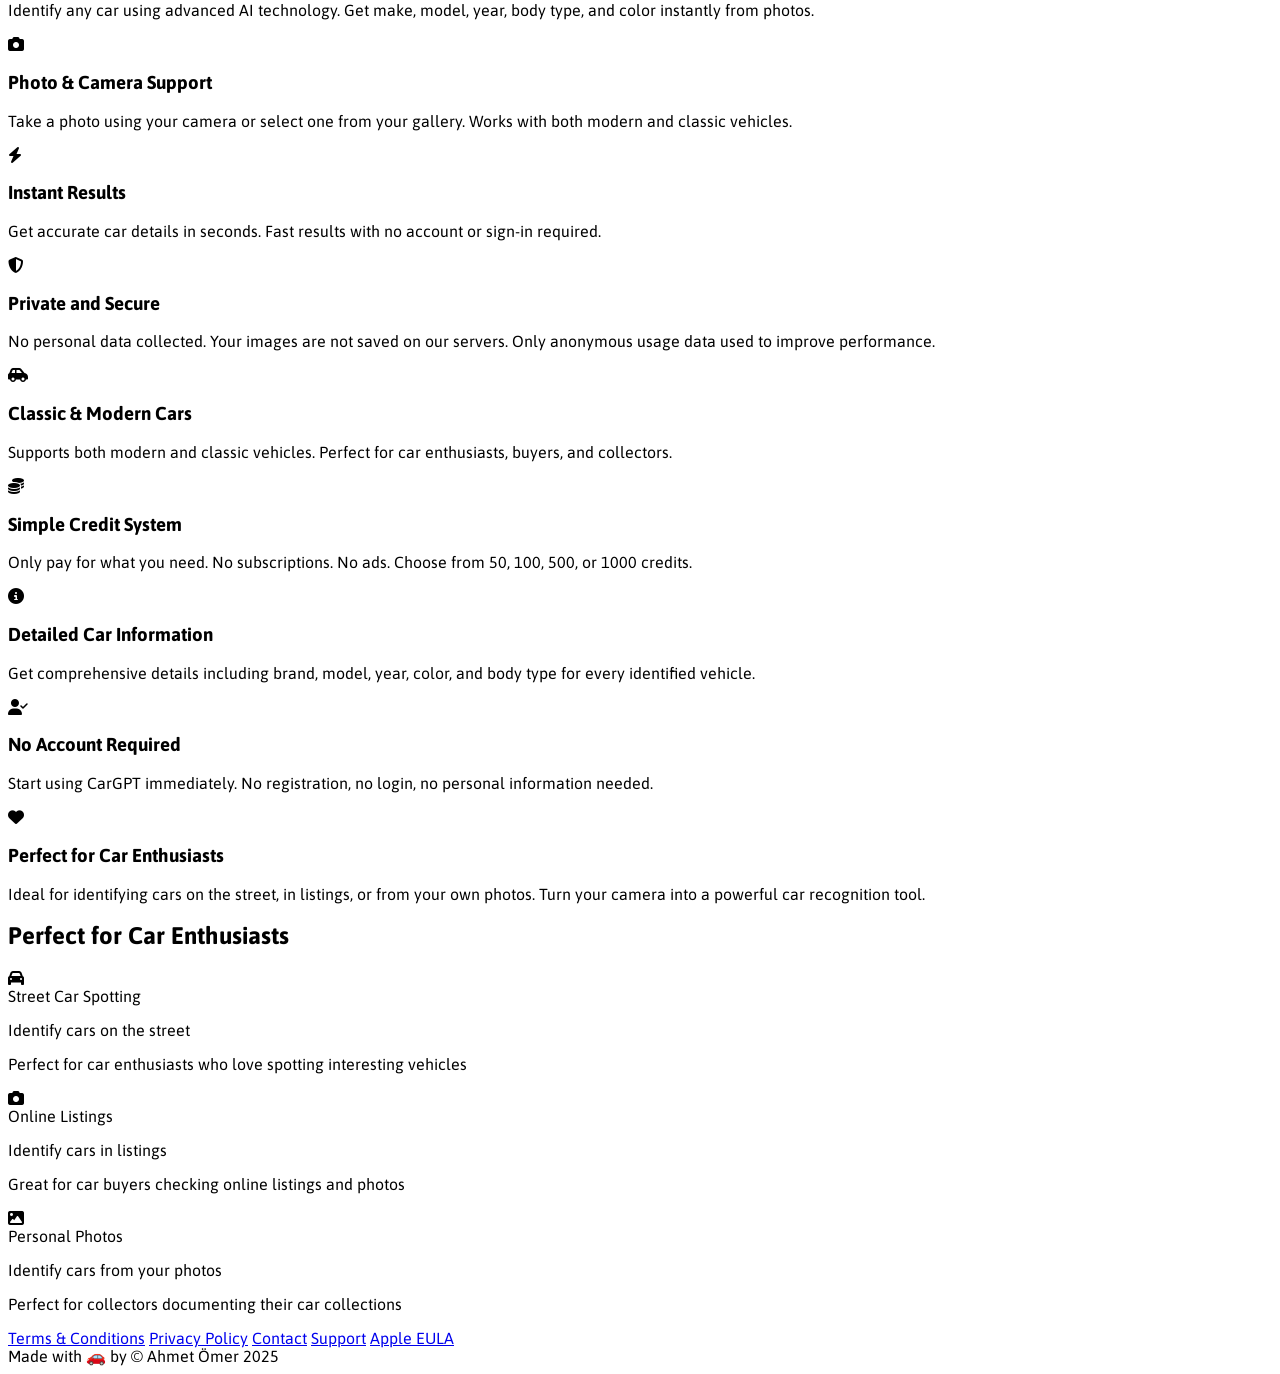
==== commit e24556c3: "Comment out pricing section in index.html for future reference; update binary assets for phone image" ====
--- a/index.html
+++ b/index.html
@@ -173,42 +173,38 @@
   </section>
 
   <!-- Pricing Section -->
-  <section class="bg-white py-16">
+  <!-- <section class="bg-white py-16">
     <div class="max-w-4xl mx-auto px-4">
       <h2 class="text-3xl font-bold text-center mb-4 asap-navbar-logo">Simple One-Time Credits</h2>
       <p class="text-lg text-gray-600 text-center mb-12 max-w-3xl mx-auto">Only pay for what you need. No subscriptions. No ads.</p>
       
       <div class="grid md:grid-cols-2 lg:grid-cols-4 gap-6">
-        <!-- 50 Credits -->
-        <div class="bg-gray-50 rounded-xl p-6 text-center border-2 border-gray-200 hover:border-green-300 transition-colors">
+        <div class="bg-gray-50 rounded-xl p-6 text-center border-2 border-gray-200 transition-colors">
           <div class="text-3xl font-bold text-gray-800 mb-2">50 Credits</div>
-          <div class="text-2xl font-bold text-green-600 mb-4">$1.99</div>
+          <div class="text-2xl font-bold text-blue-400 mb-4">$1.99</div>
           <p class="text-gray-600 text-sm">Perfect for occasional use</p>
         </div>
 
-        <!-- 100 Credits -->
-        <div class="bg-gray-50 rounded-xl p-6 text-center border-2 border-gray-200 hover:border-green-300 transition-colors">
+        <div class="bg-gray-50 rounded-xl p-6 text-center border-2 border-gray-200 transition-colors">
           <div class="text-3xl font-bold text-gray-800 mb-2">100 Credits</div>
-          <div class="text-2xl font-bold text-green-600 mb-4">$2.99</div>
+          <div class="text-2xl font-bold text-blue-400 mb-4">$2.99</div>
           <p class="text-gray-600 text-sm">Most popular choice</p>
         </div>
 
-        <!-- 500 Credits -->
-        <div class="bg-gray-50 rounded-xl p-6 text-center border-2 border-gray-200 hover:border-green-300 transition-colors">
+        <div class="bg-gray-50 rounded-xl p-6 text-center border-2 border-gray-200 transition-colors">
           <div class="text-3xl font-bold text-gray-800 mb-2">500 Credits</div>
-          <div class="text-2xl font-bold text-green-600 mb-4">$9.99</div>
+          <div class="text-2xl font-bold text-blue-400 mb-4">$9.99</div>
           <p class="text-gray-600 text-sm">Great value for enthusiasts</p>
         </div>
 
-        <!-- 1000 Credits -->
-        <div class="bg-gray-50 rounded-xl p-6 text-center border-2 border-gray-200 hover:border-green-300 transition-colors">
+        <div class="bg-gray-50 rounded-xl p-6 text-center border-2 border-gray-200 transition-colors">
           <div class="text-3xl font-bold text-gray-800 mb-2">1000 Credits</div>
-          <div class="text-2xl font-bold text-green-600 mb-4">$17.99</div>
+          <div class="text-2xl font-bold text-blue-400 mb-4">$17.99</div>
           <p class="text-gray-600 text-sm">Best for heavy users</p>
         </div>
       </div>
     </div>
-  </section>
+  </section> -->
 
   <!-- Testimonials Section -->
   <section class="bg-gray-50 py-12">
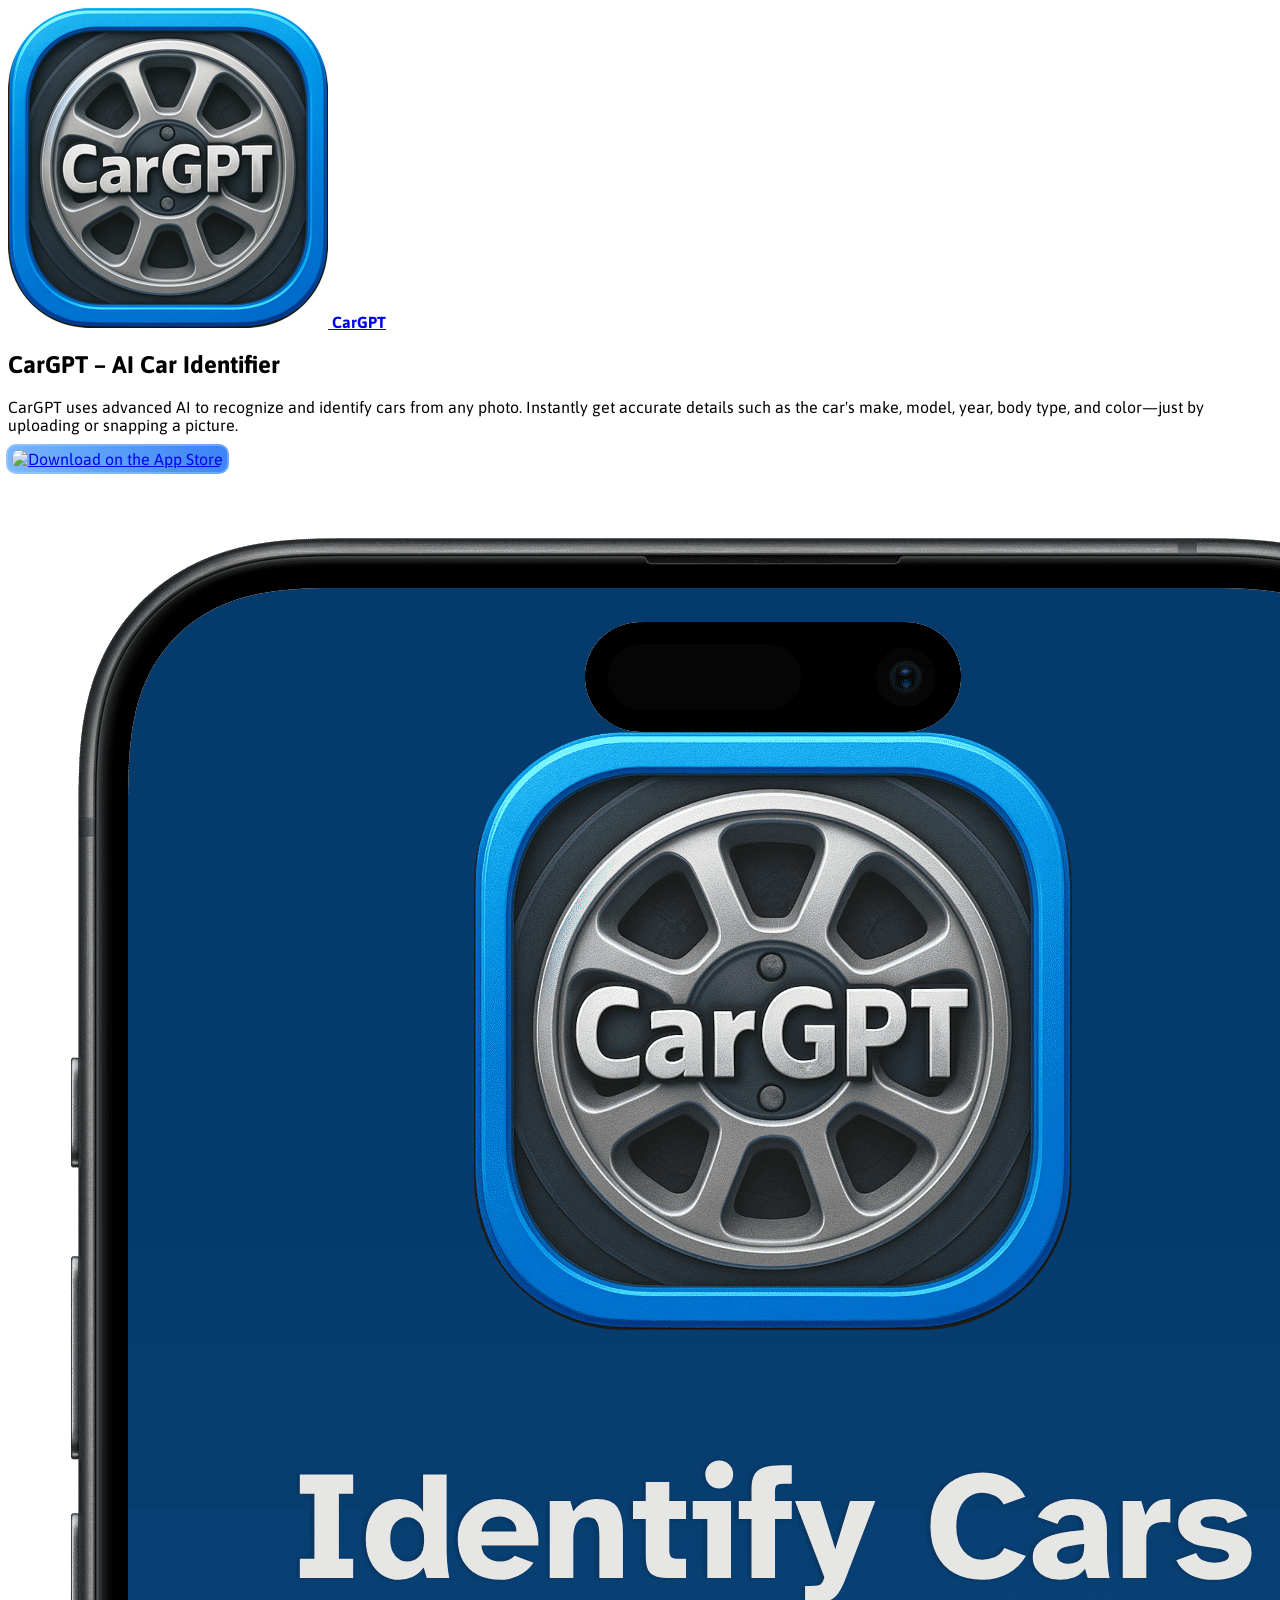
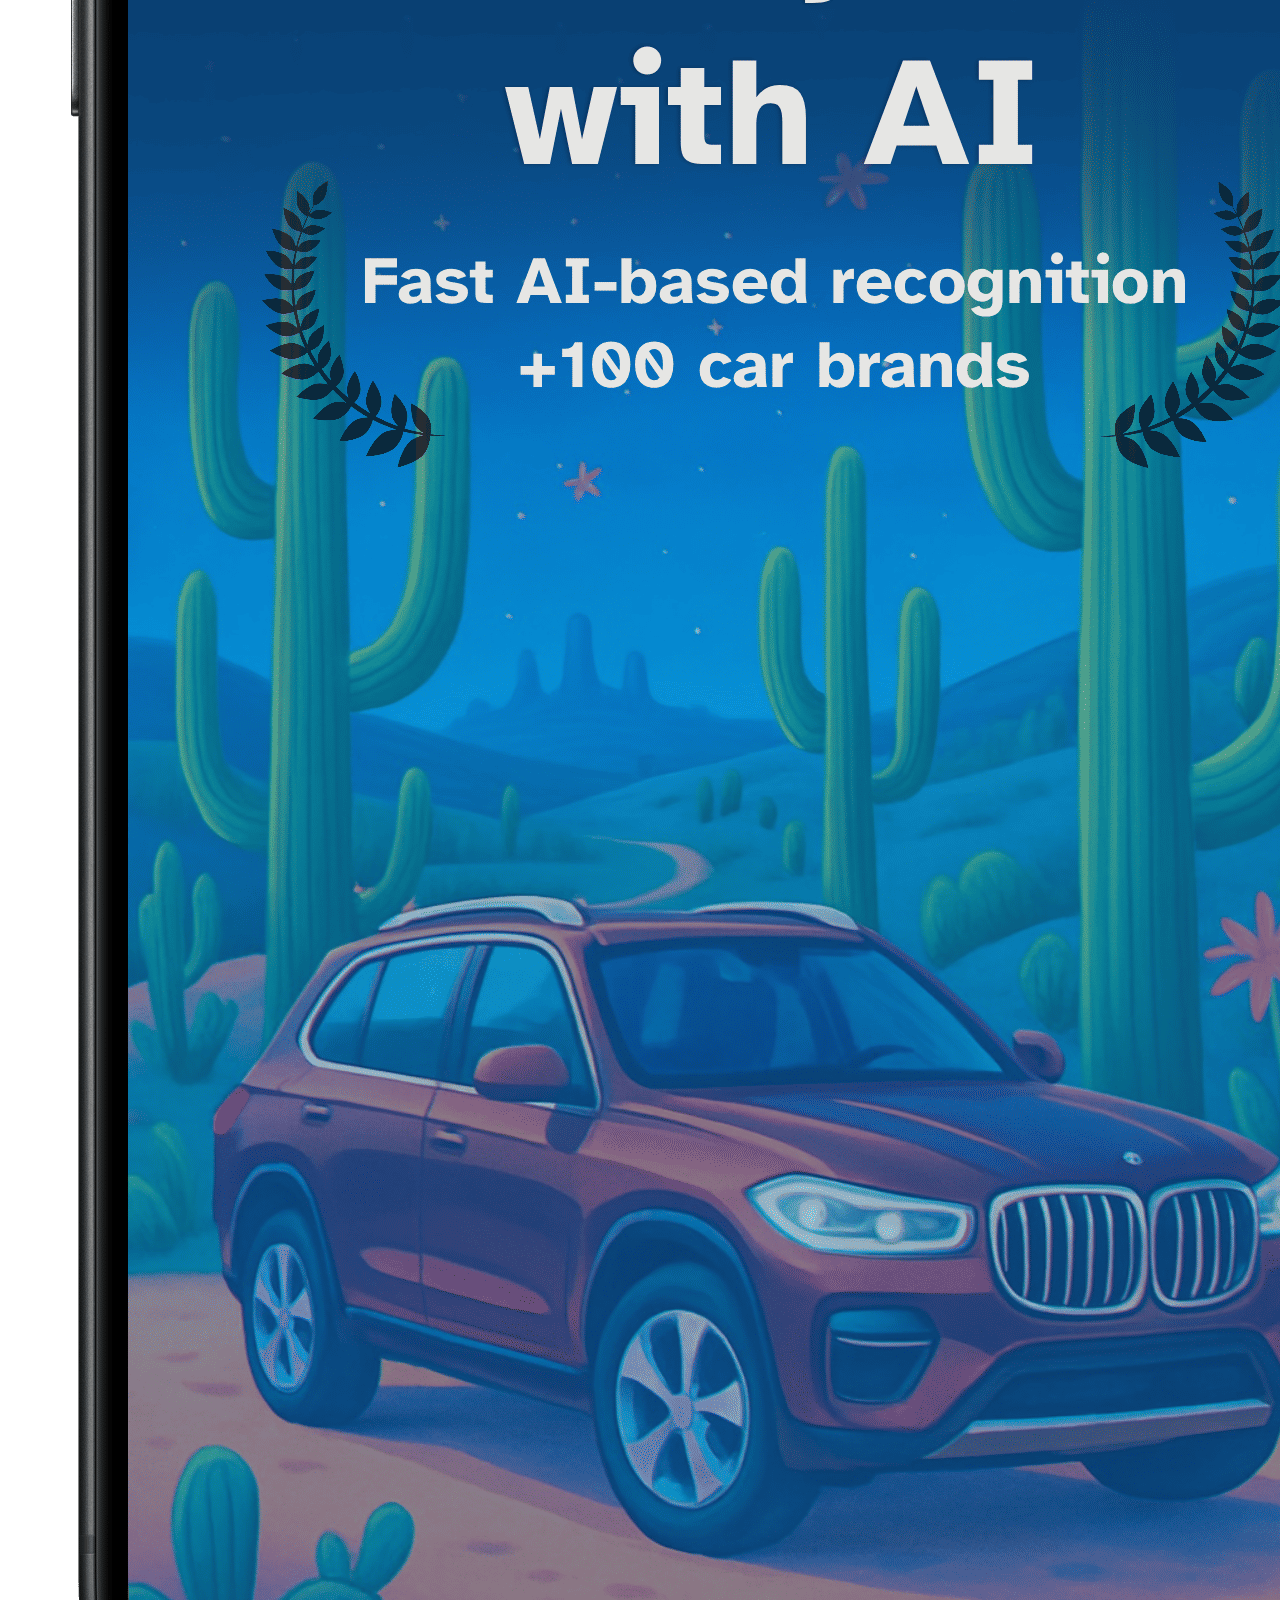
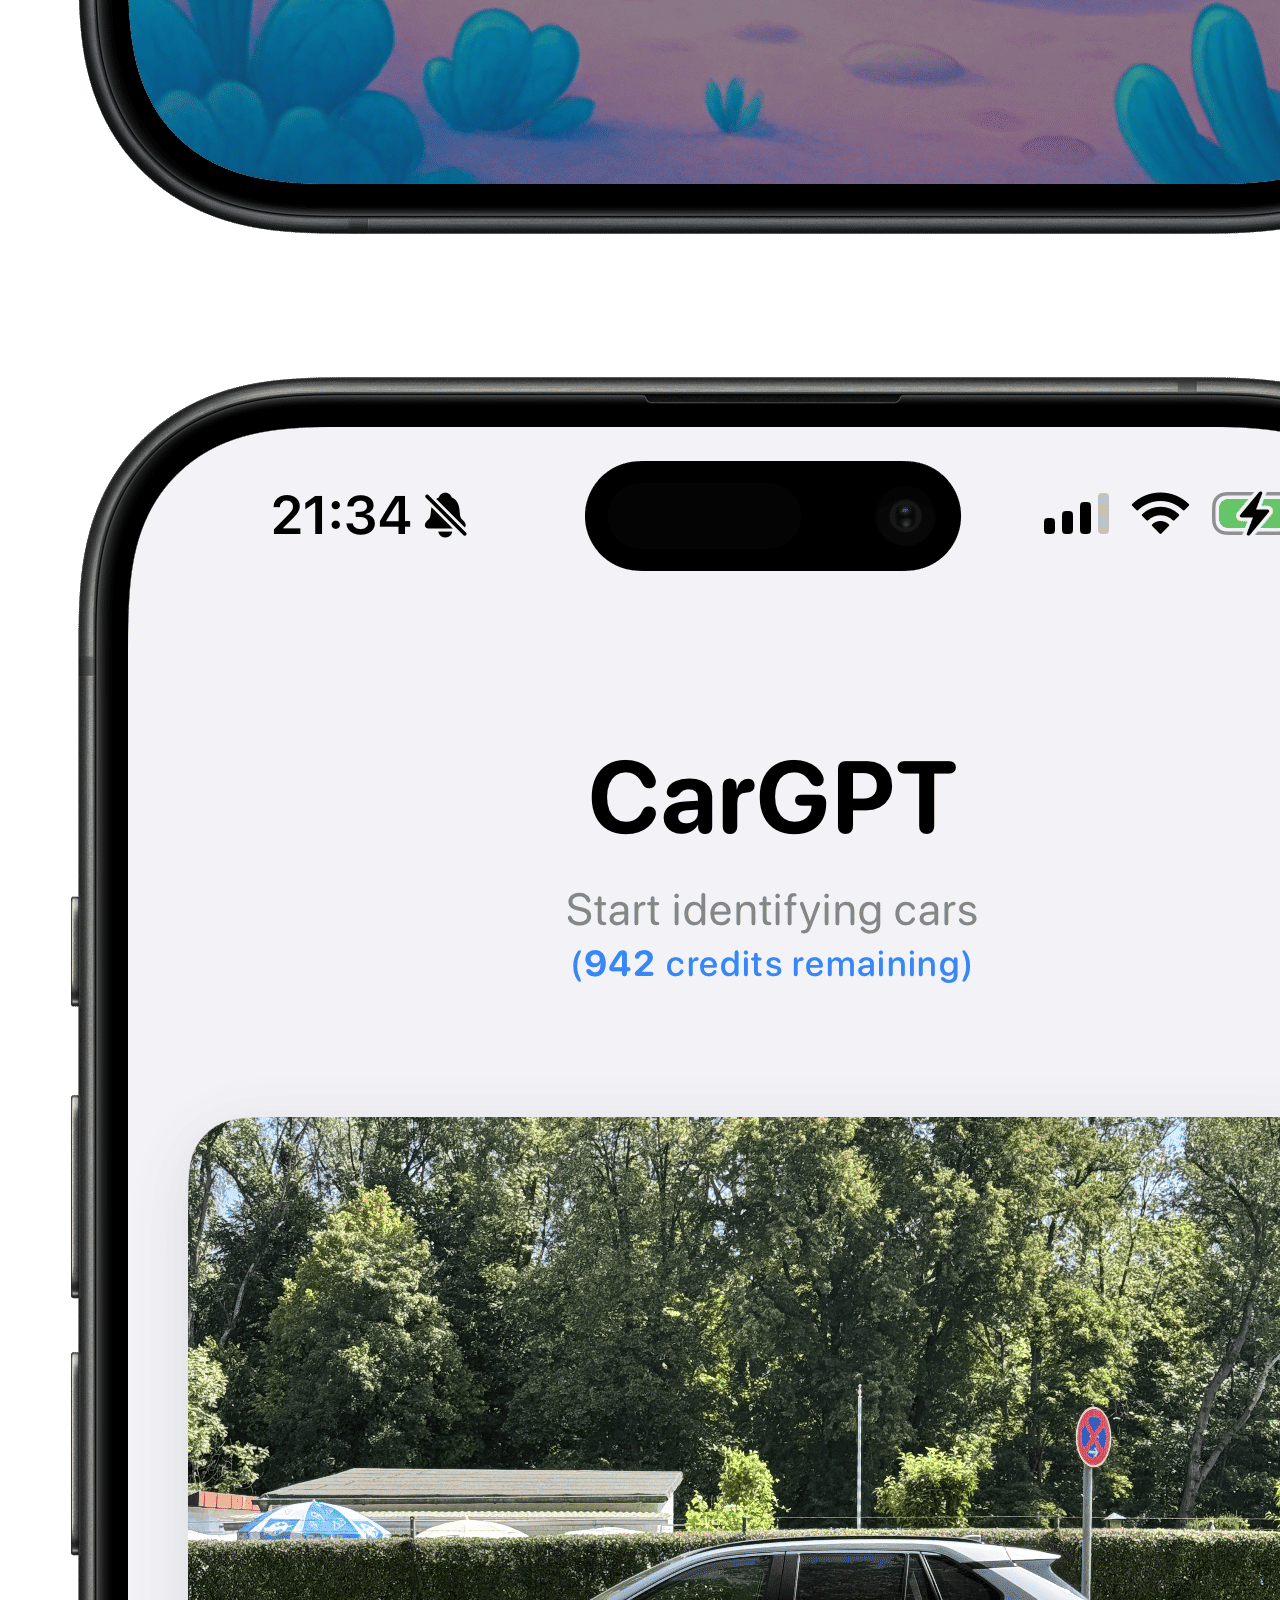
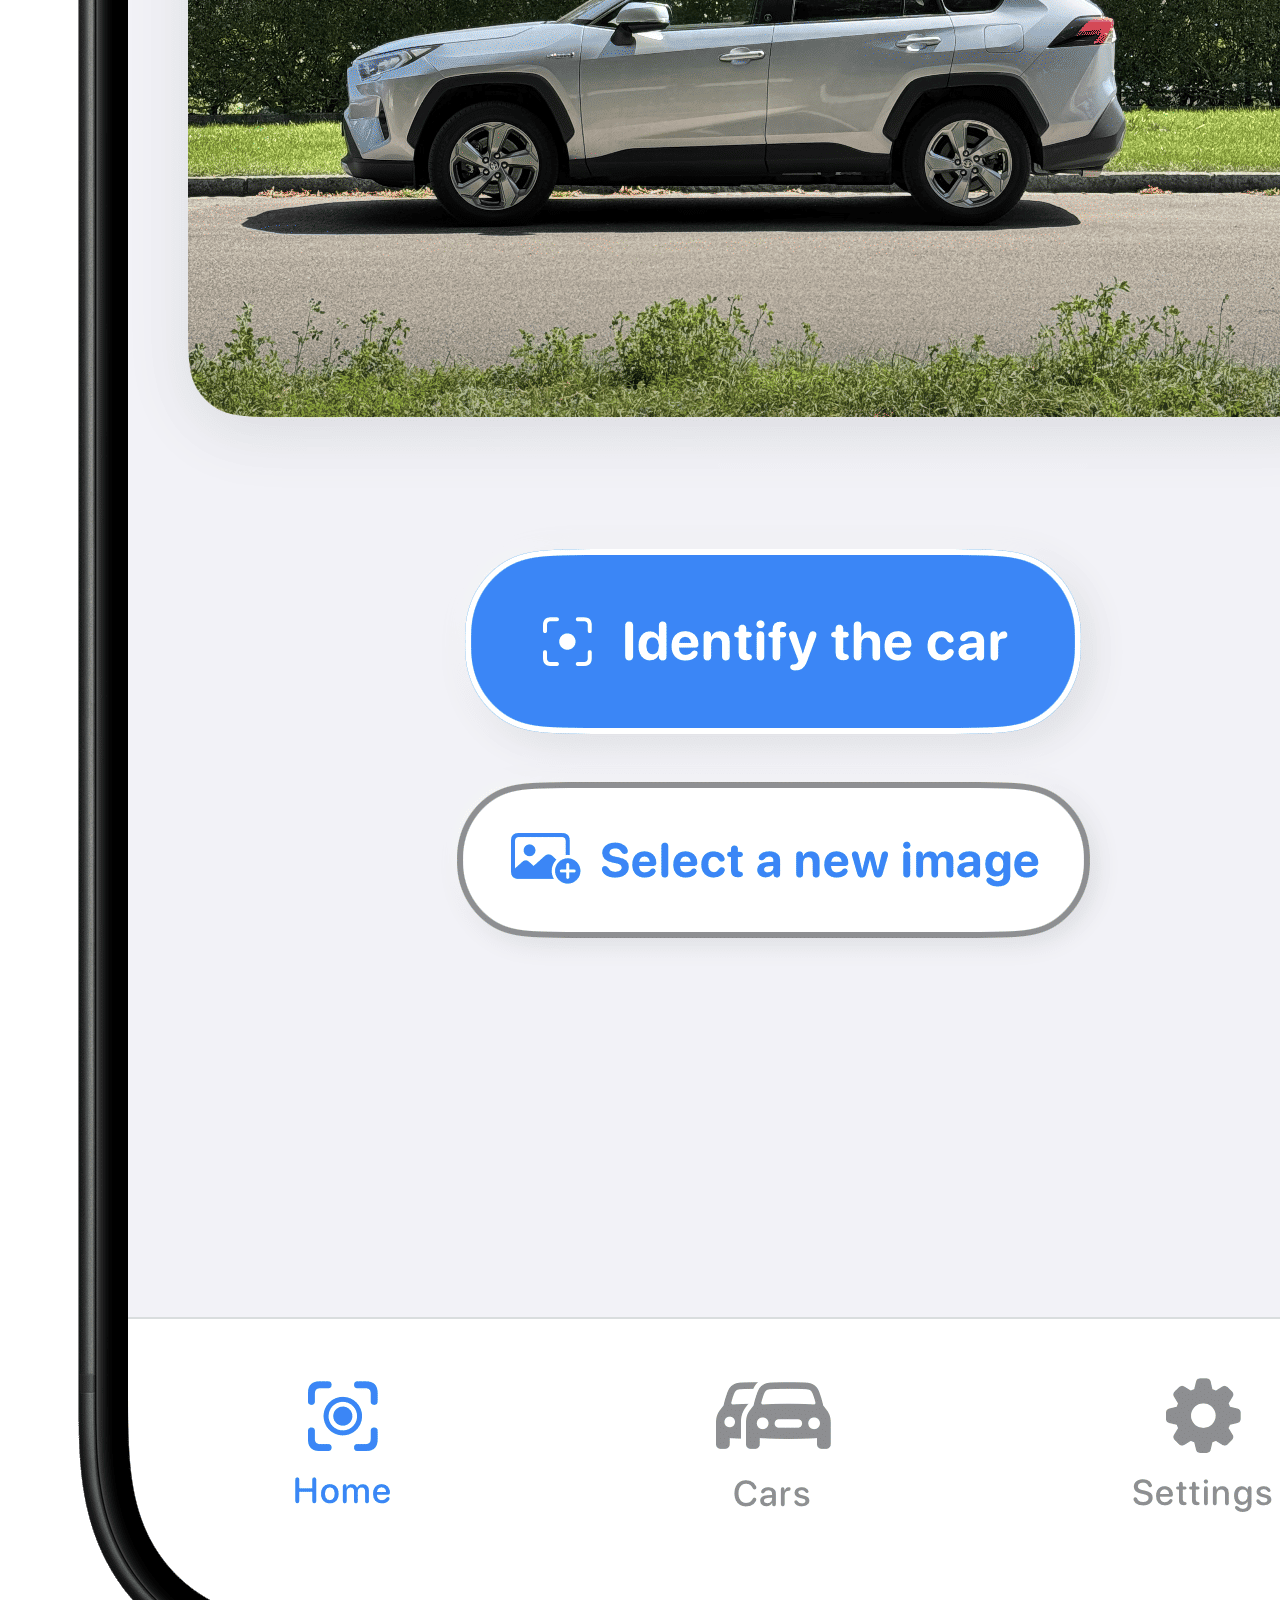
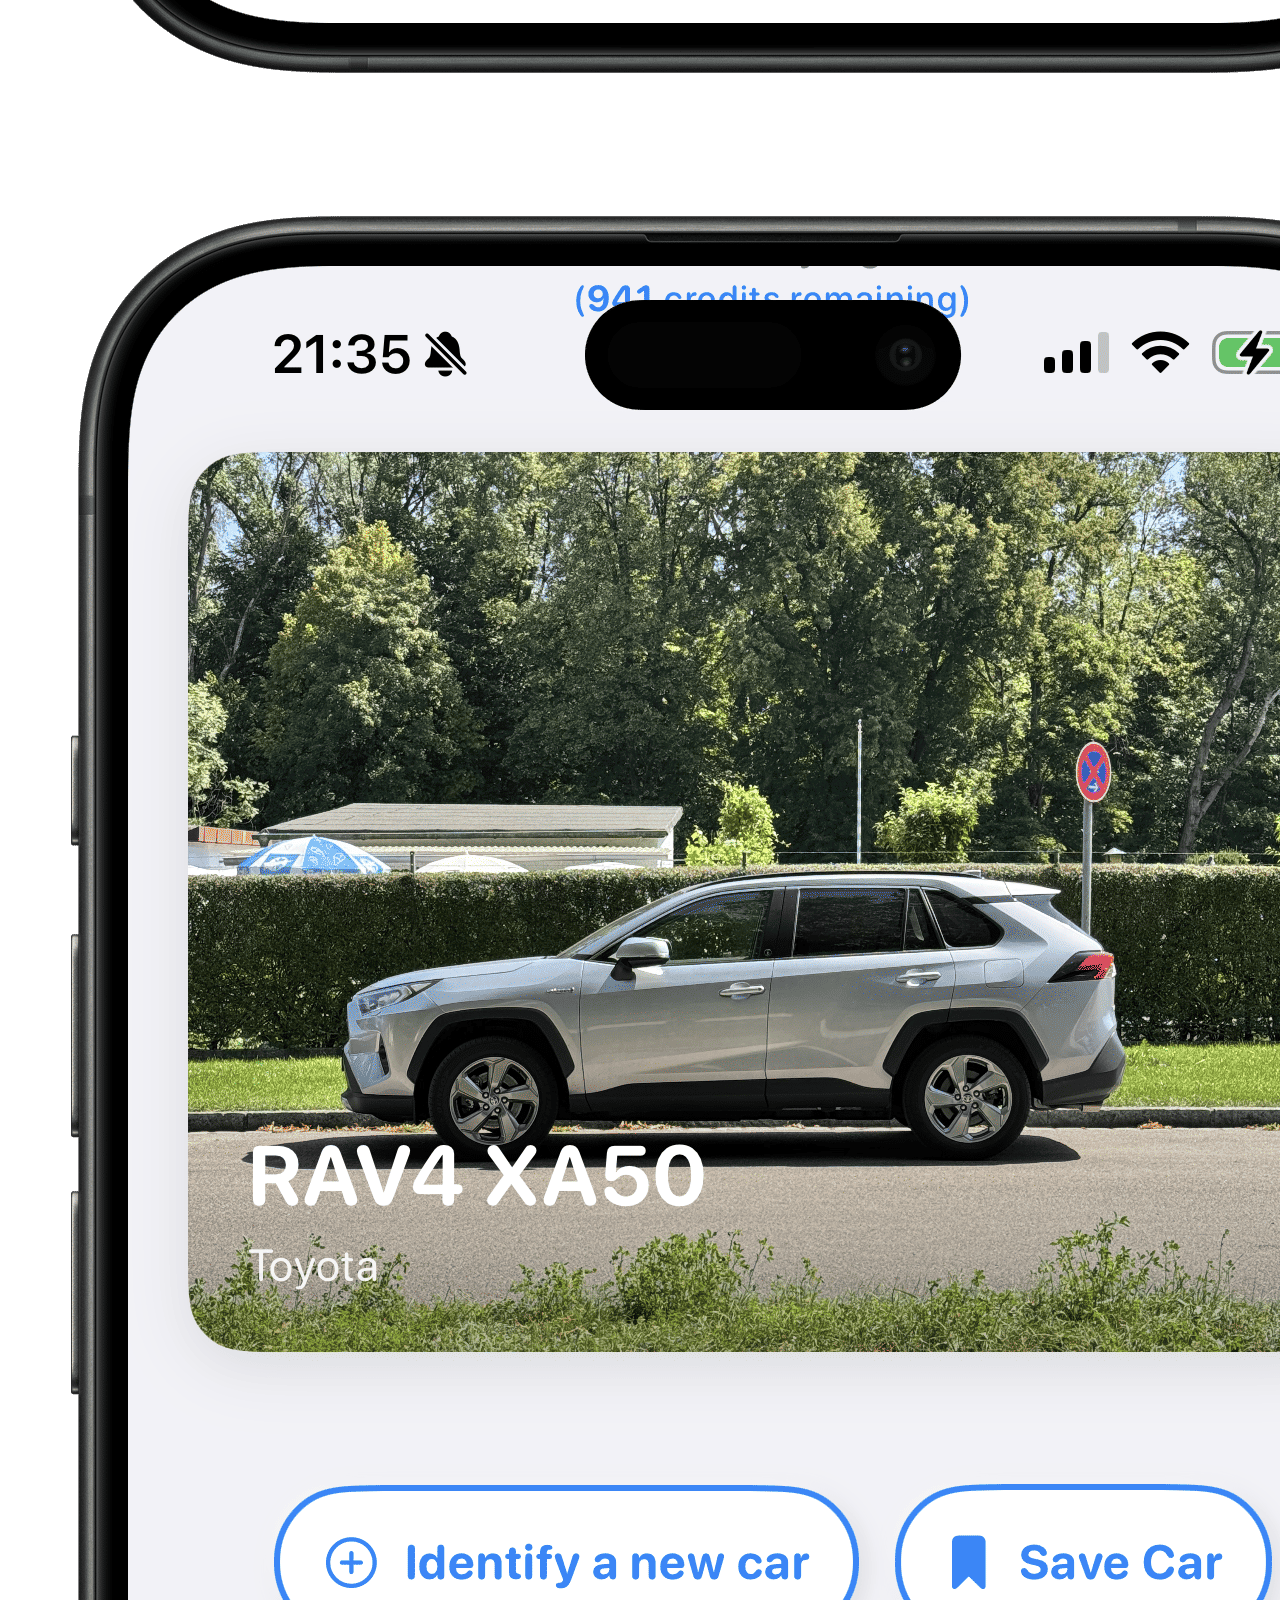
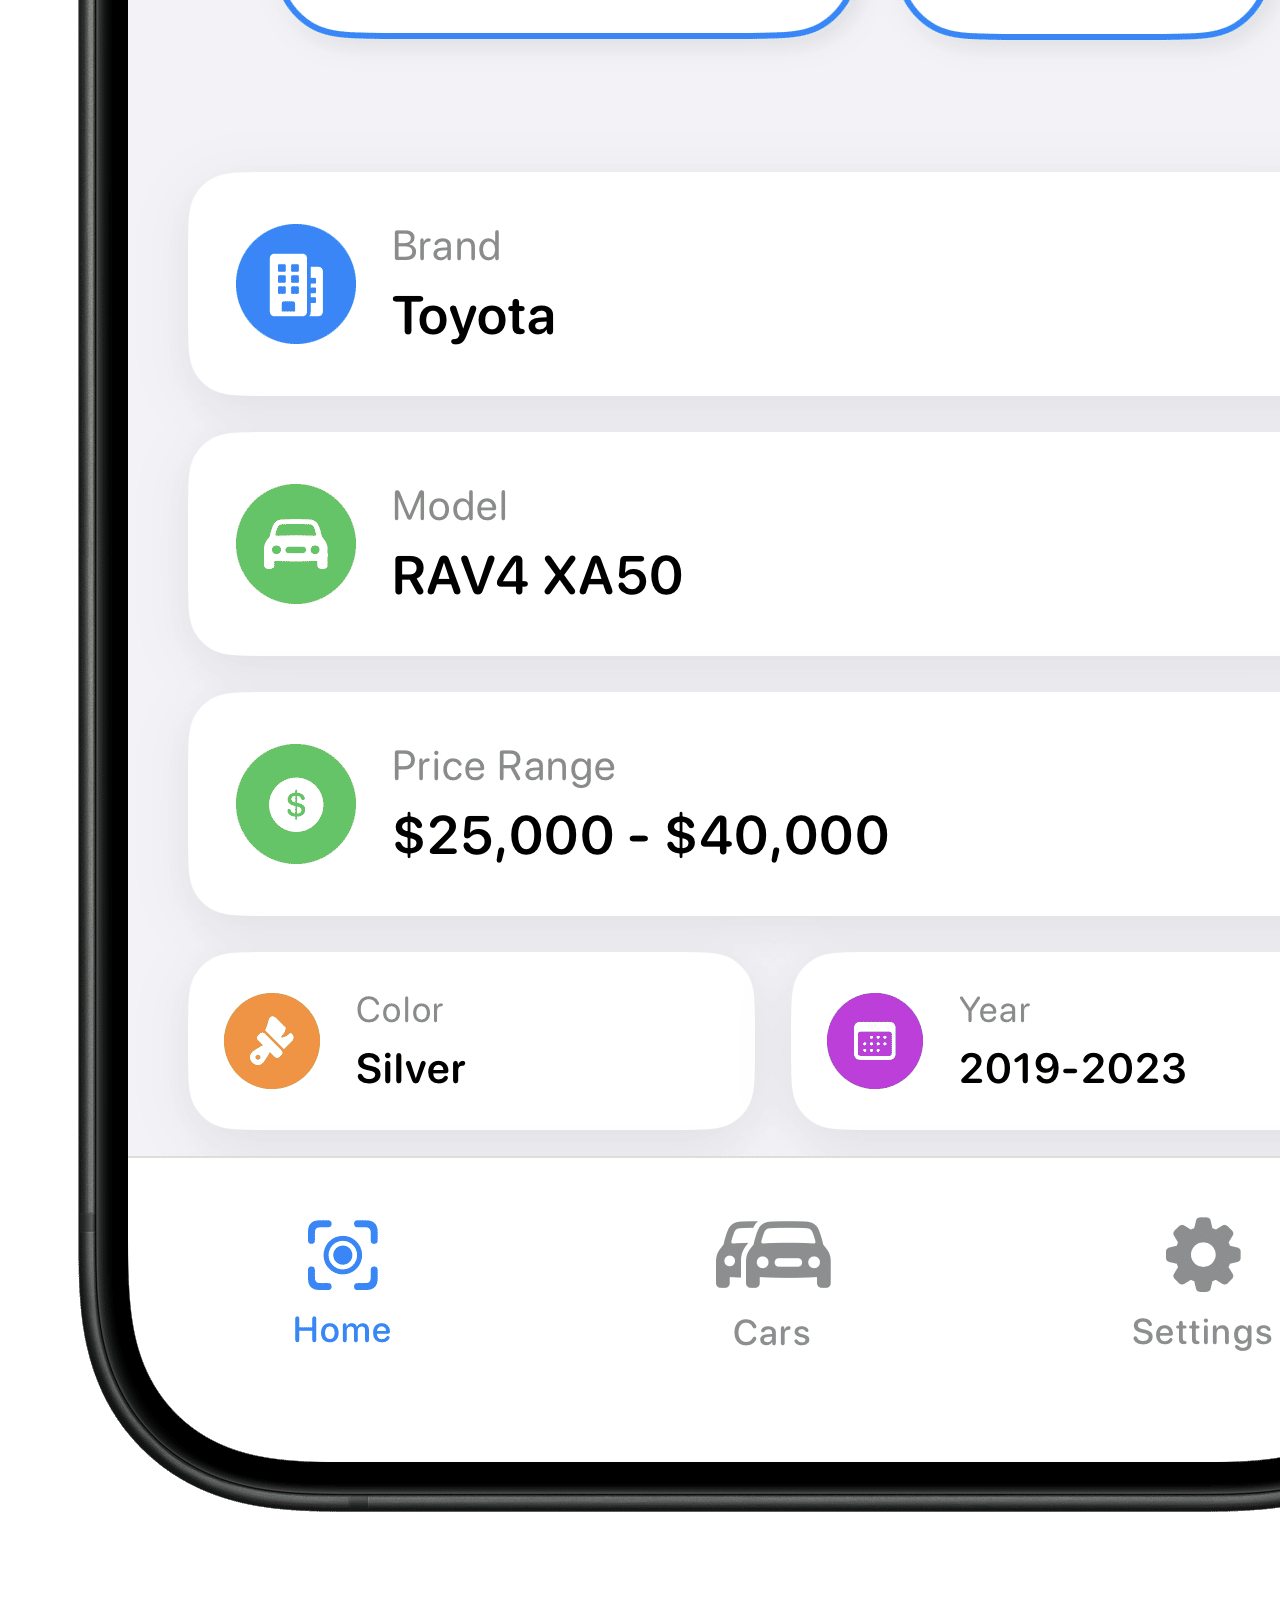
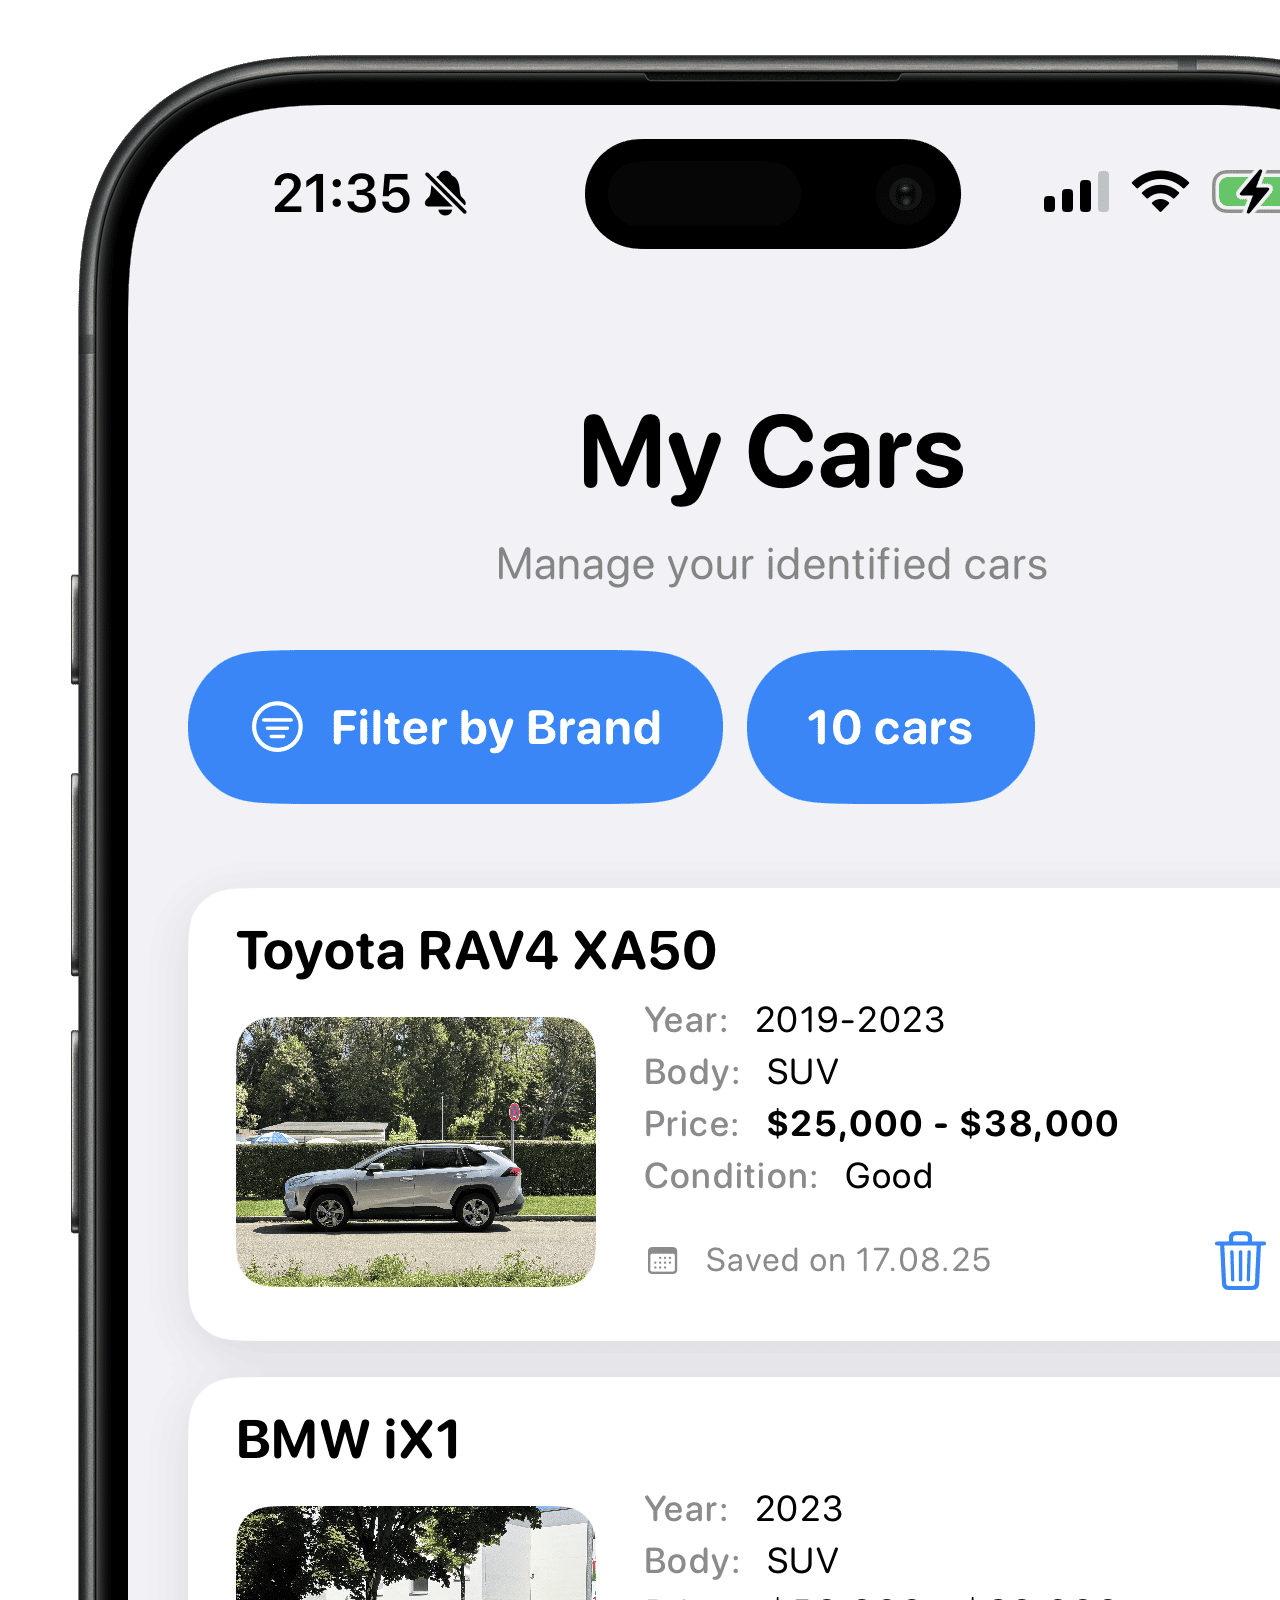
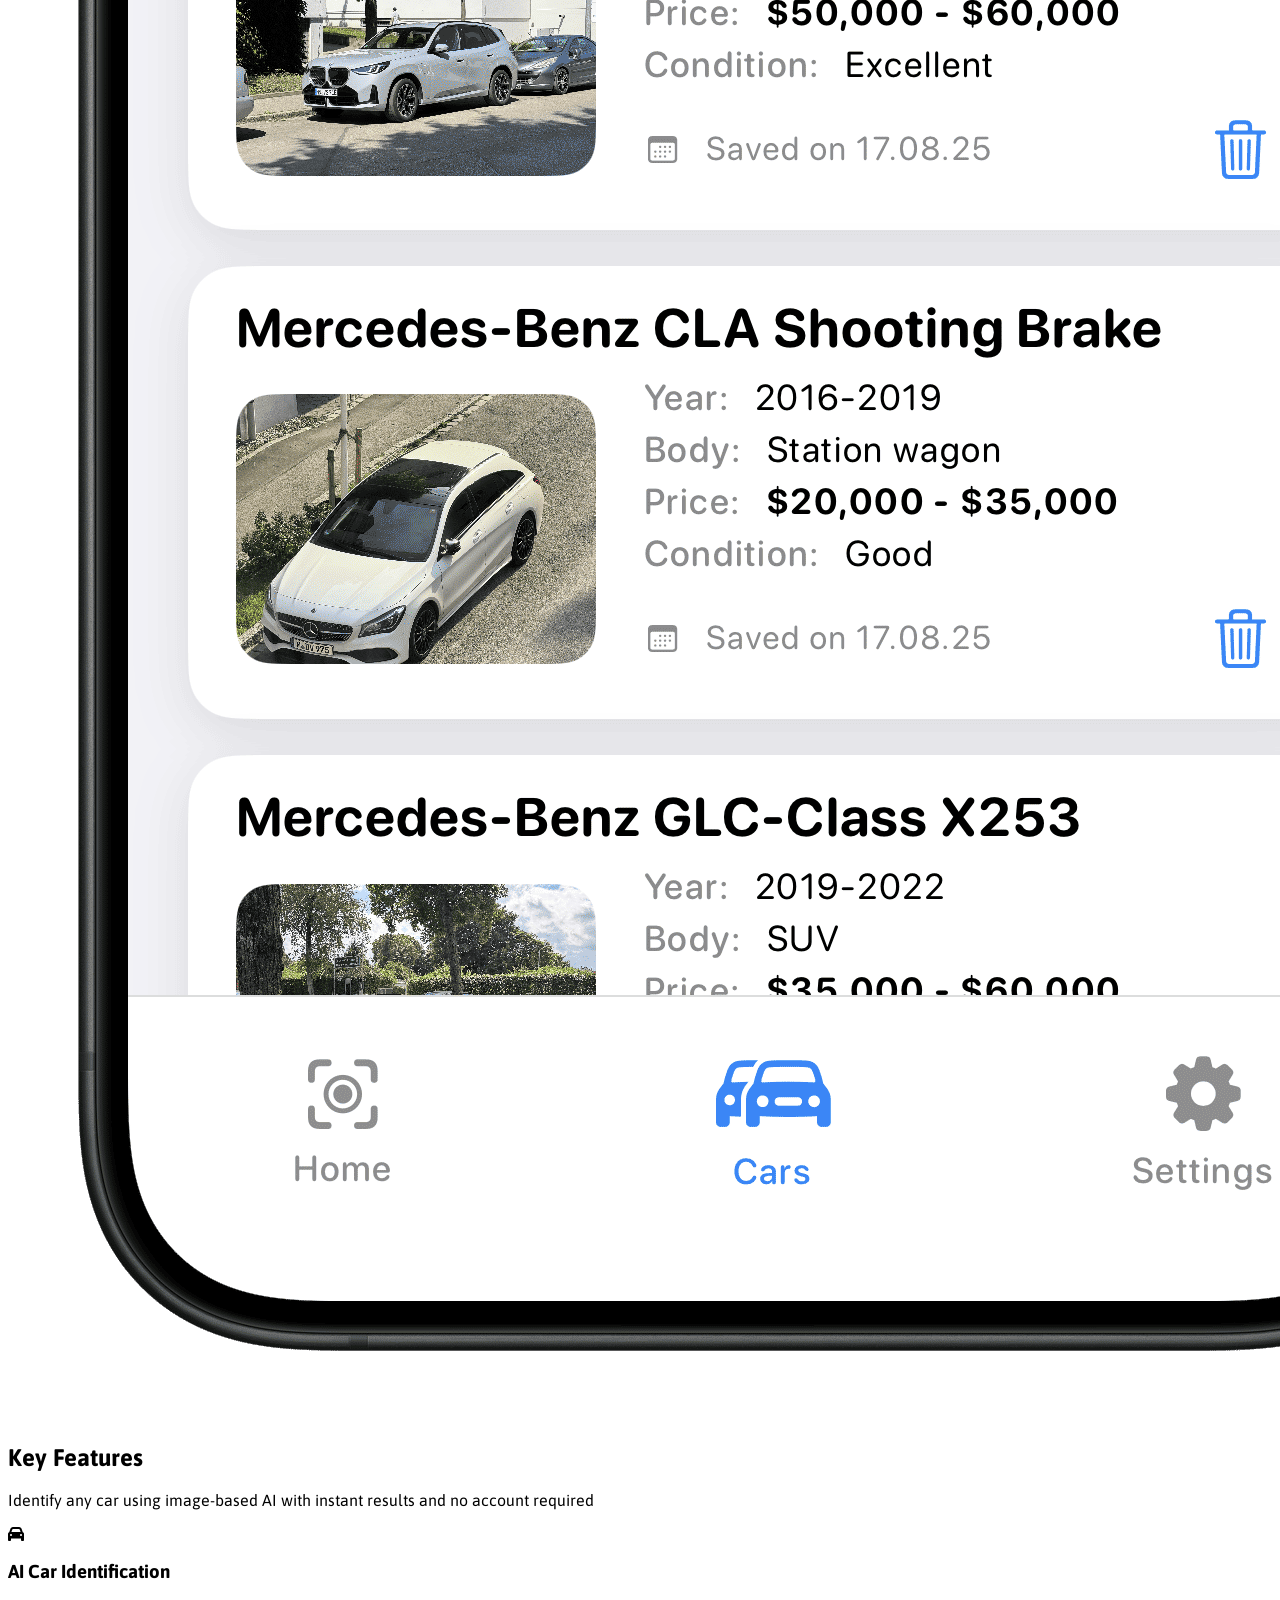
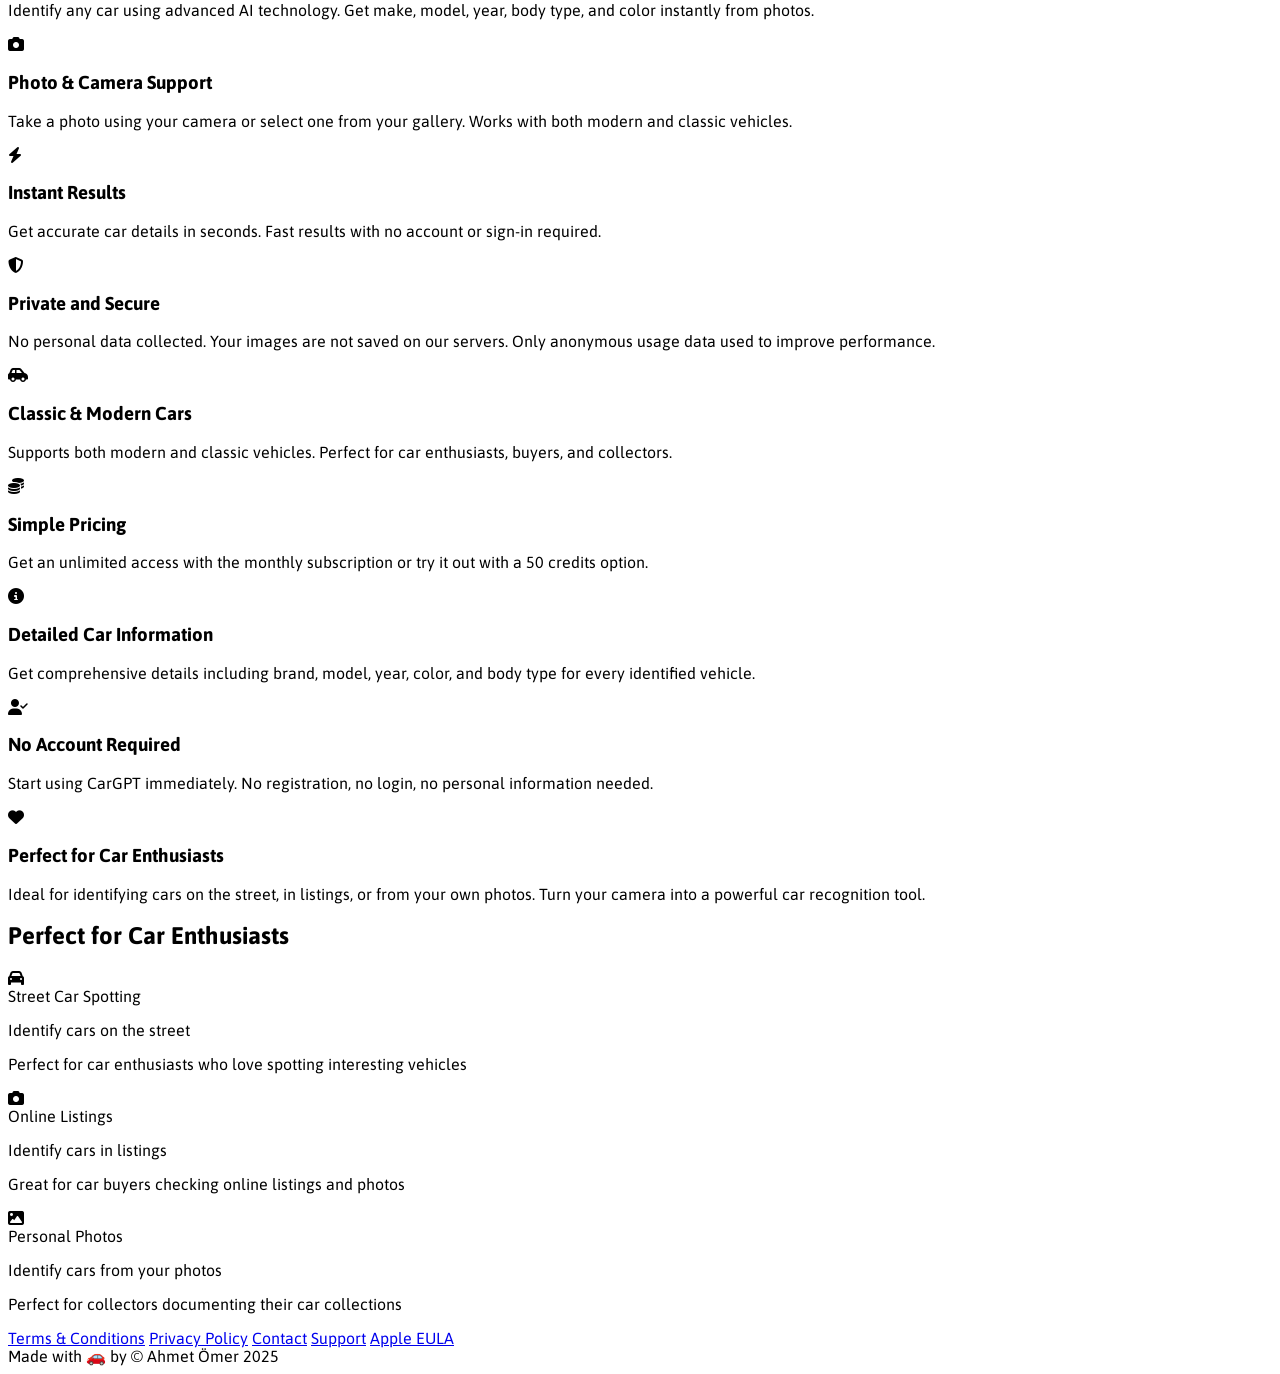
==== commit 58863e6a: "Main updates" ====
--- a/index.html
+++ b/index.html
@@ -138,8 +138,8 @@
           <div class="w-12 h-12 bg-indigo-100 rounded-lg mb-4 flex items-center justify-center">
             <i class="fa-solid fa-coins text-indigo-600 text-xl"></i>
           </div>
-          <h3 class="text-xl font-semibold mb-2">Simple Credit System</h3>
-          <p class="text-gray-600">Only pay for what you need. No subscriptions. No ads. Choose from 50, 100, 500, or 1000 credits.</p>
+          <h3 class="text-xl font-semibold mb-2">Simple Pricing</h3>
+          <p class="text-gray-600">Get an unlimited access with the monthly subscription or try it out with a 50 credits option.</p>
         </div>
 
         <!-- Detailed Car Information -->
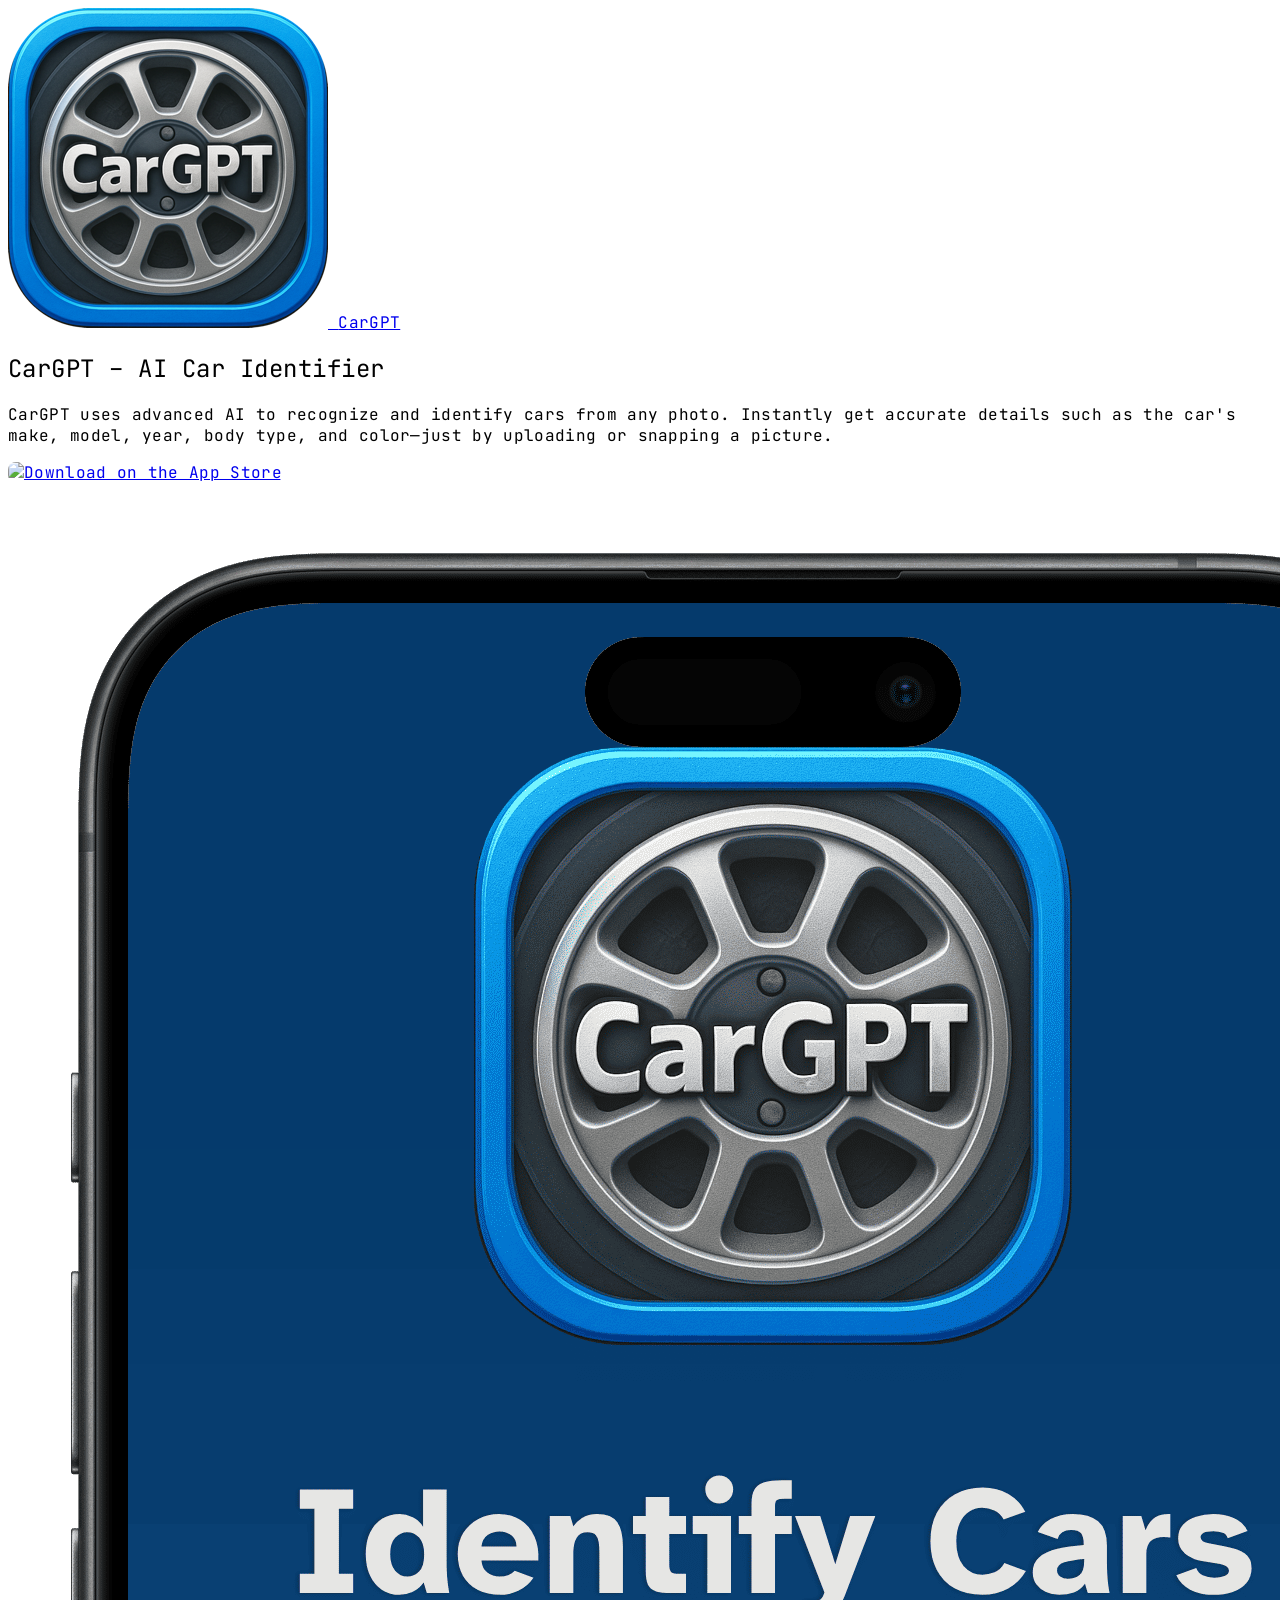
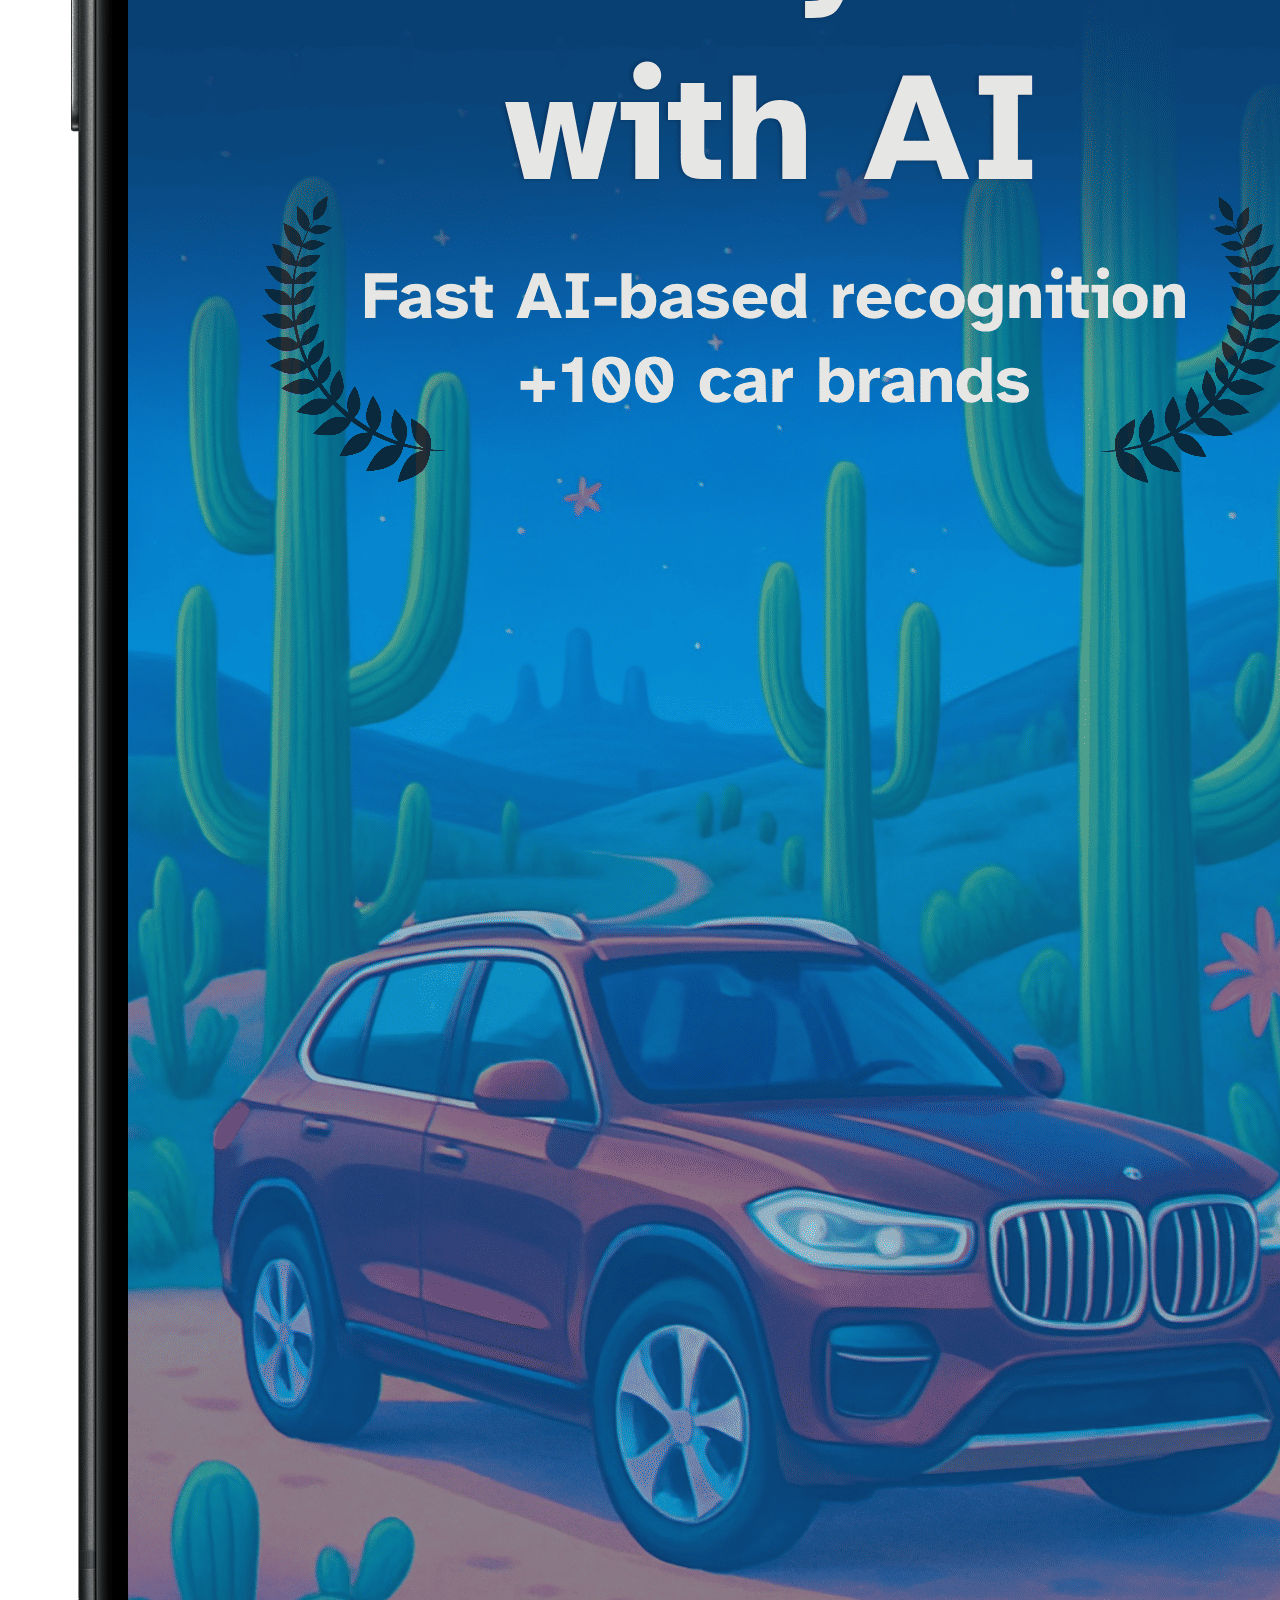
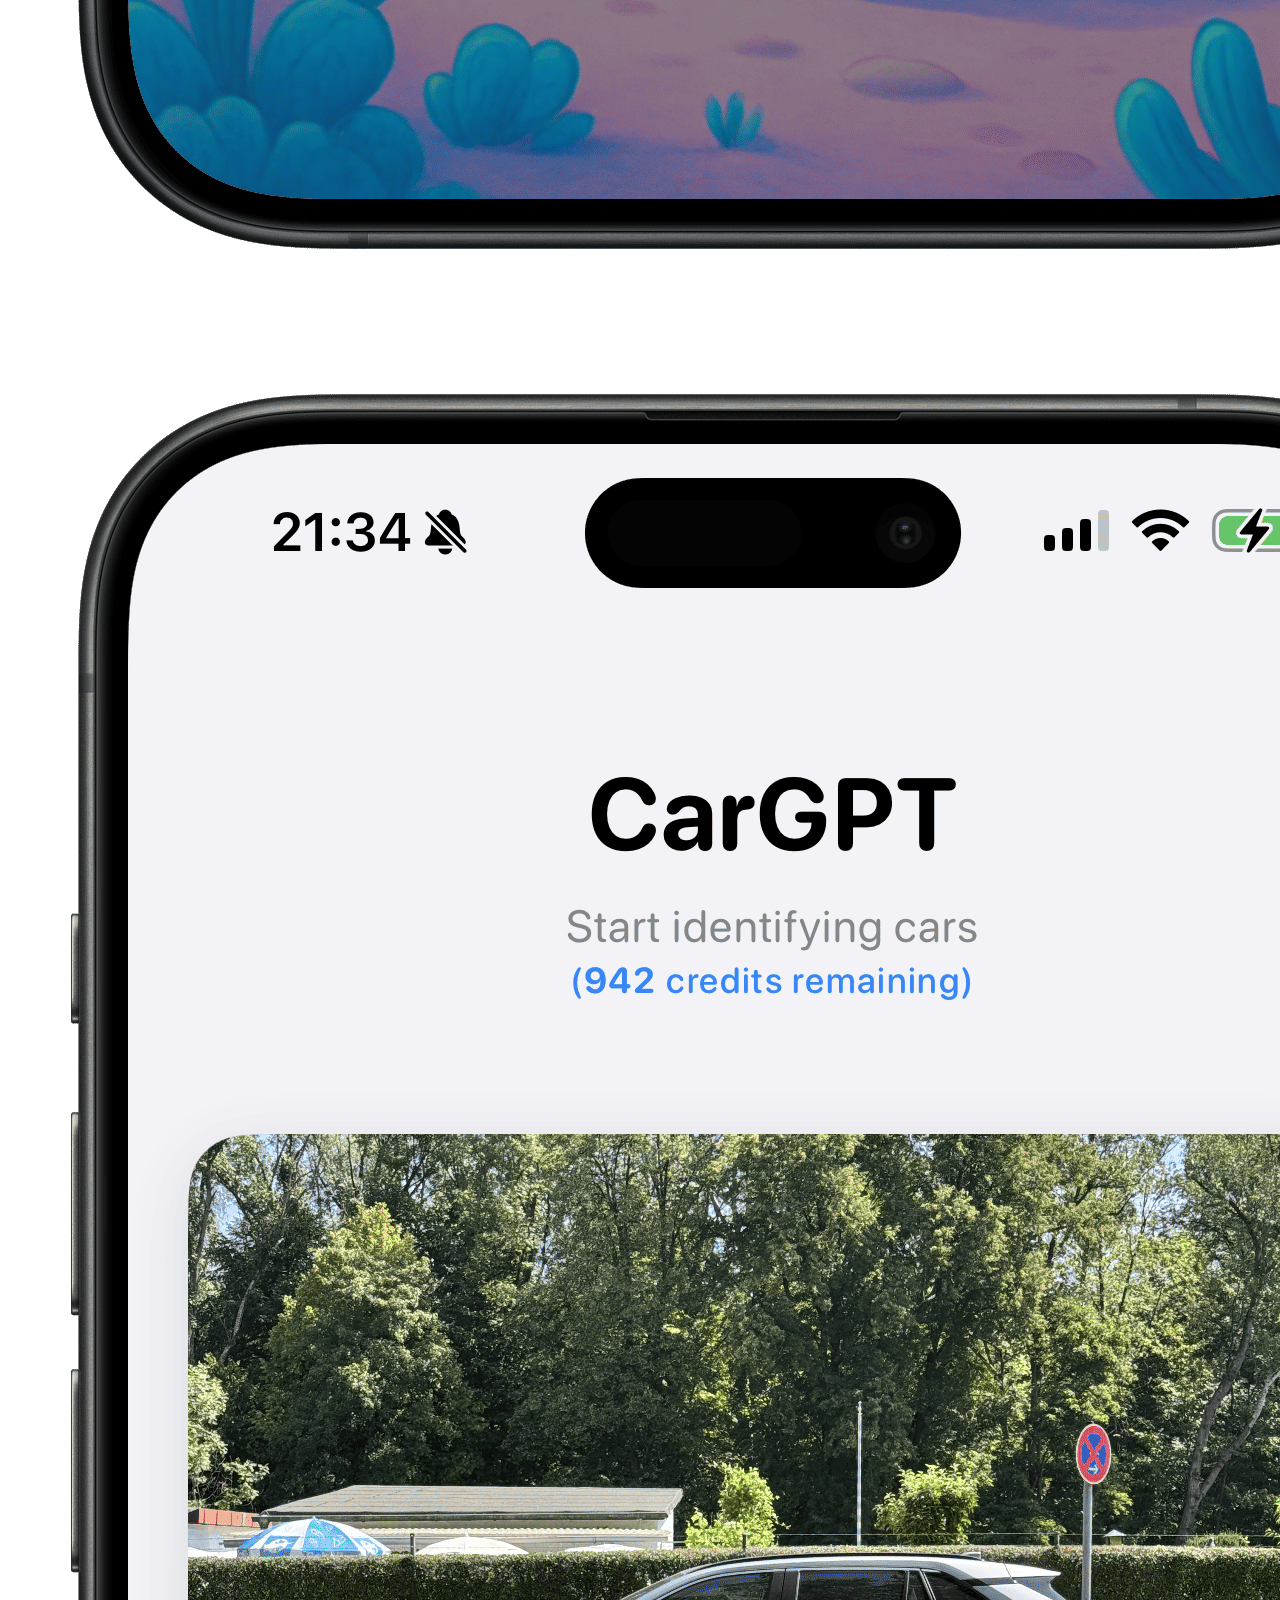
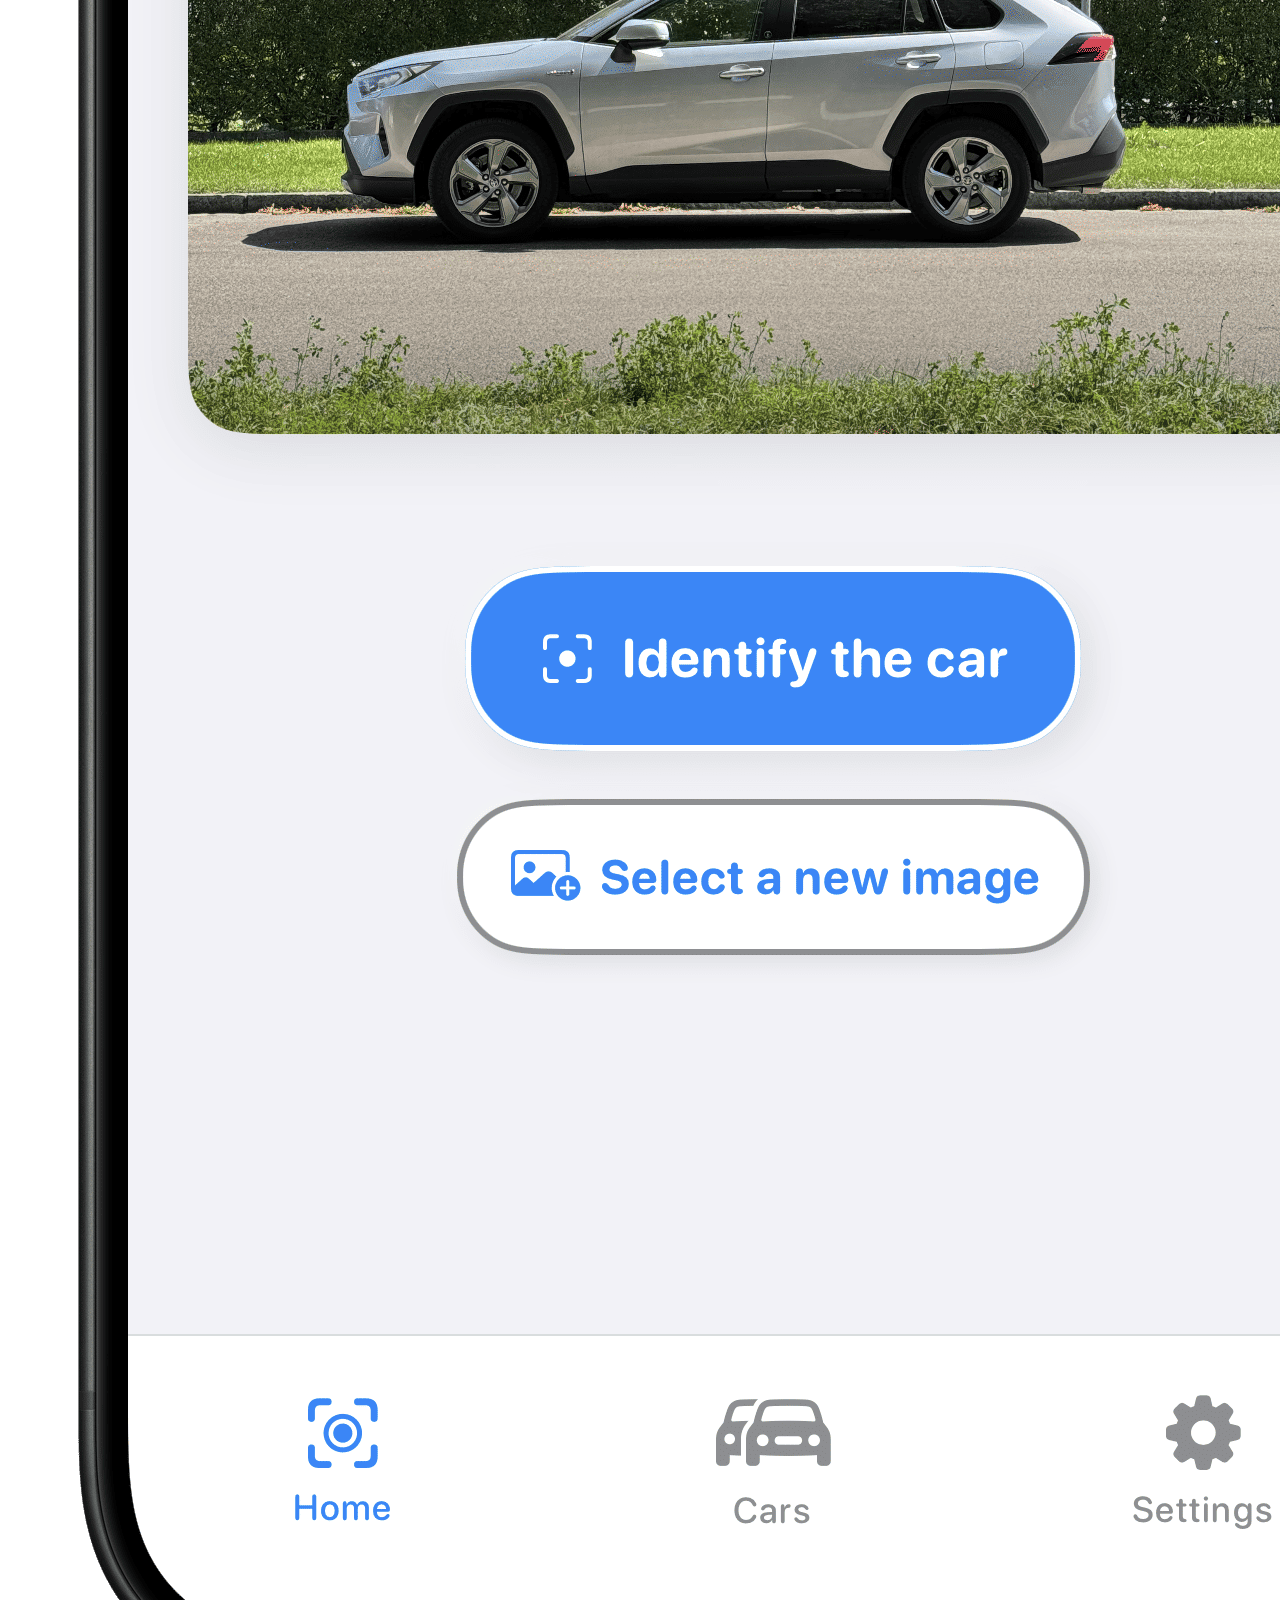
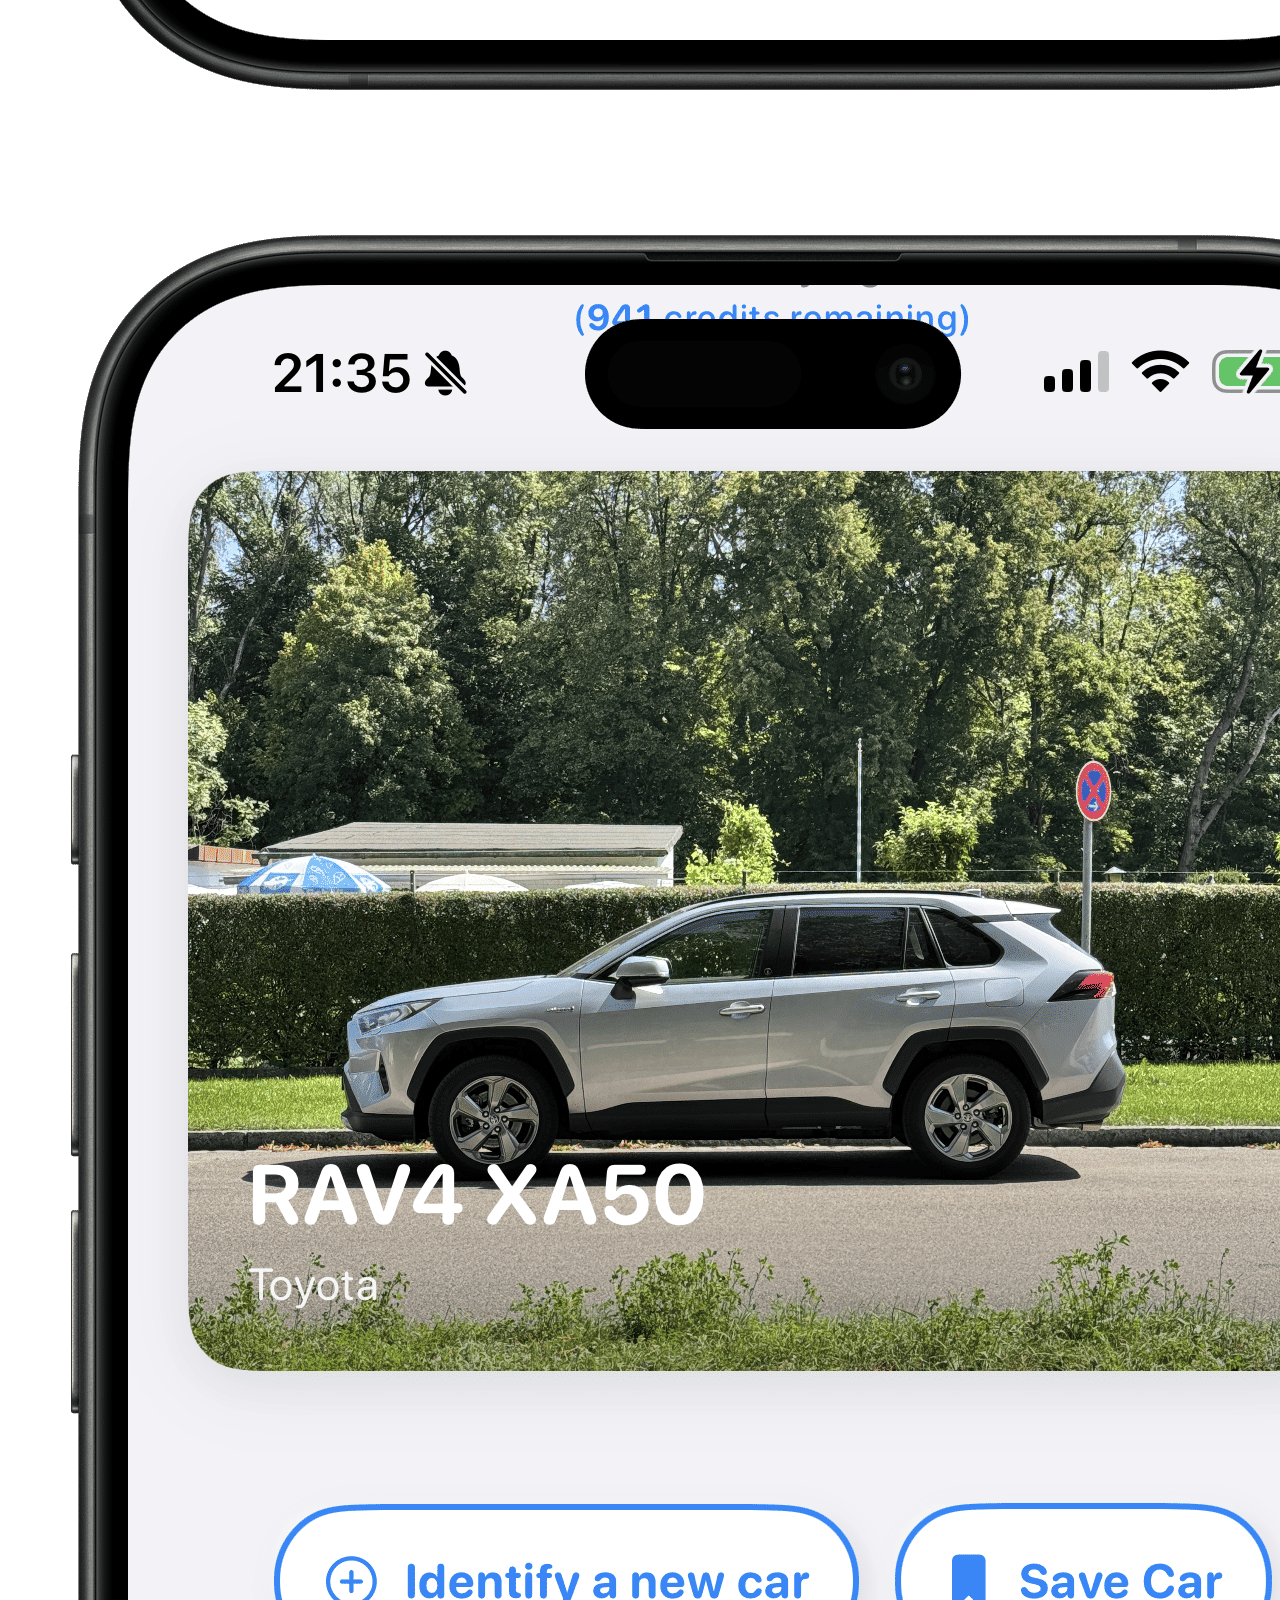
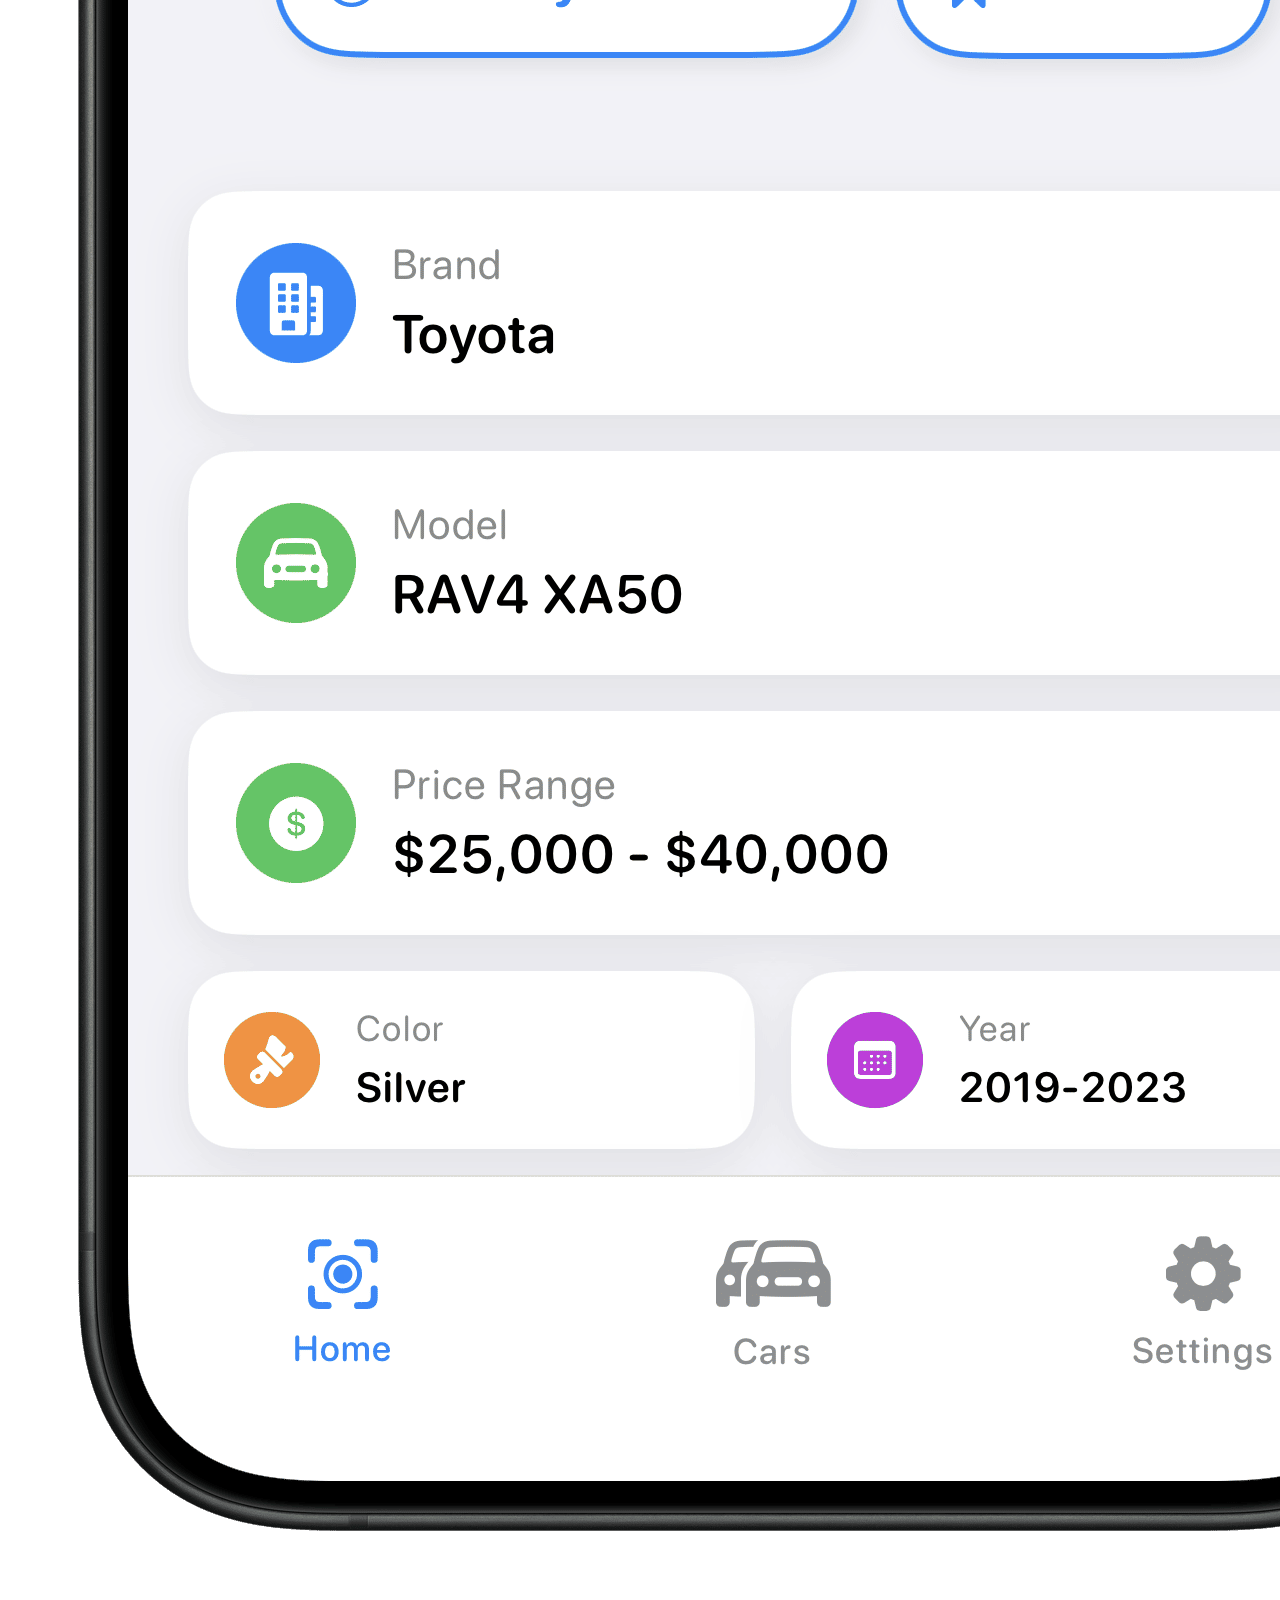
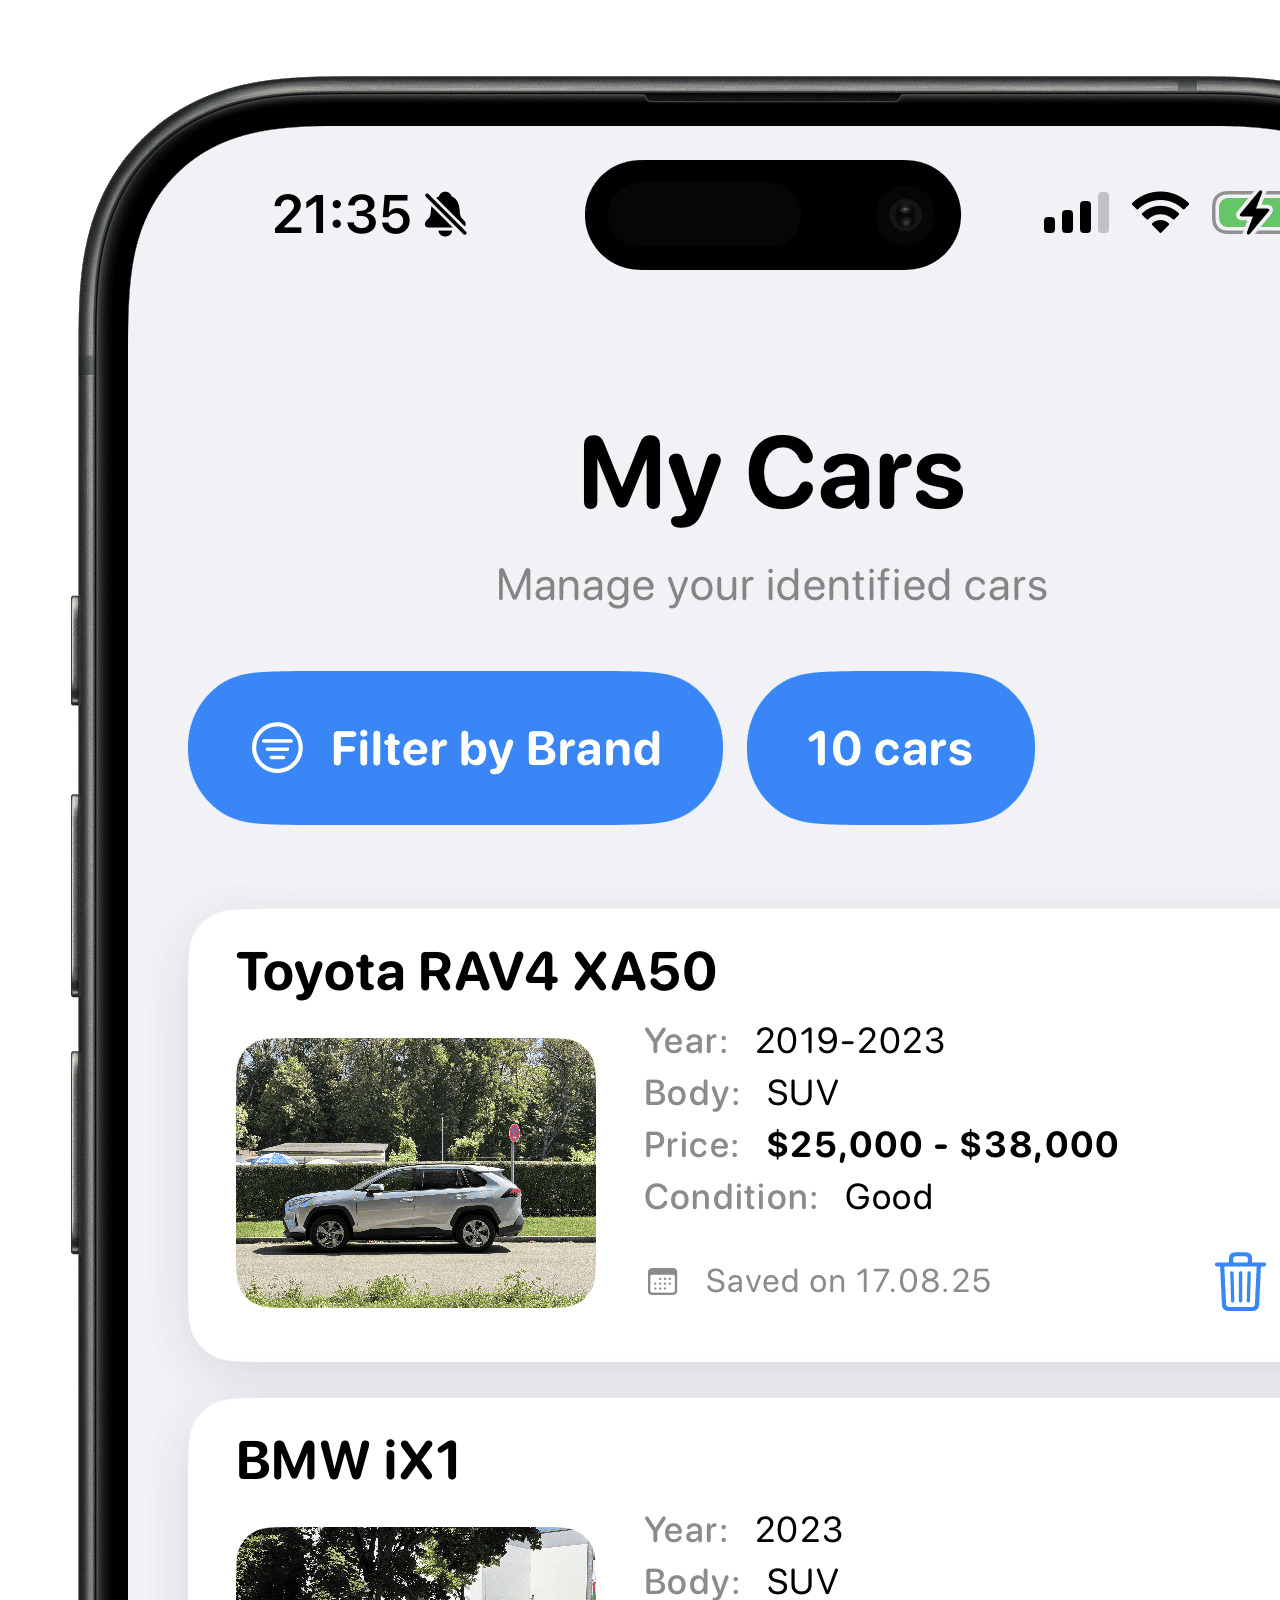
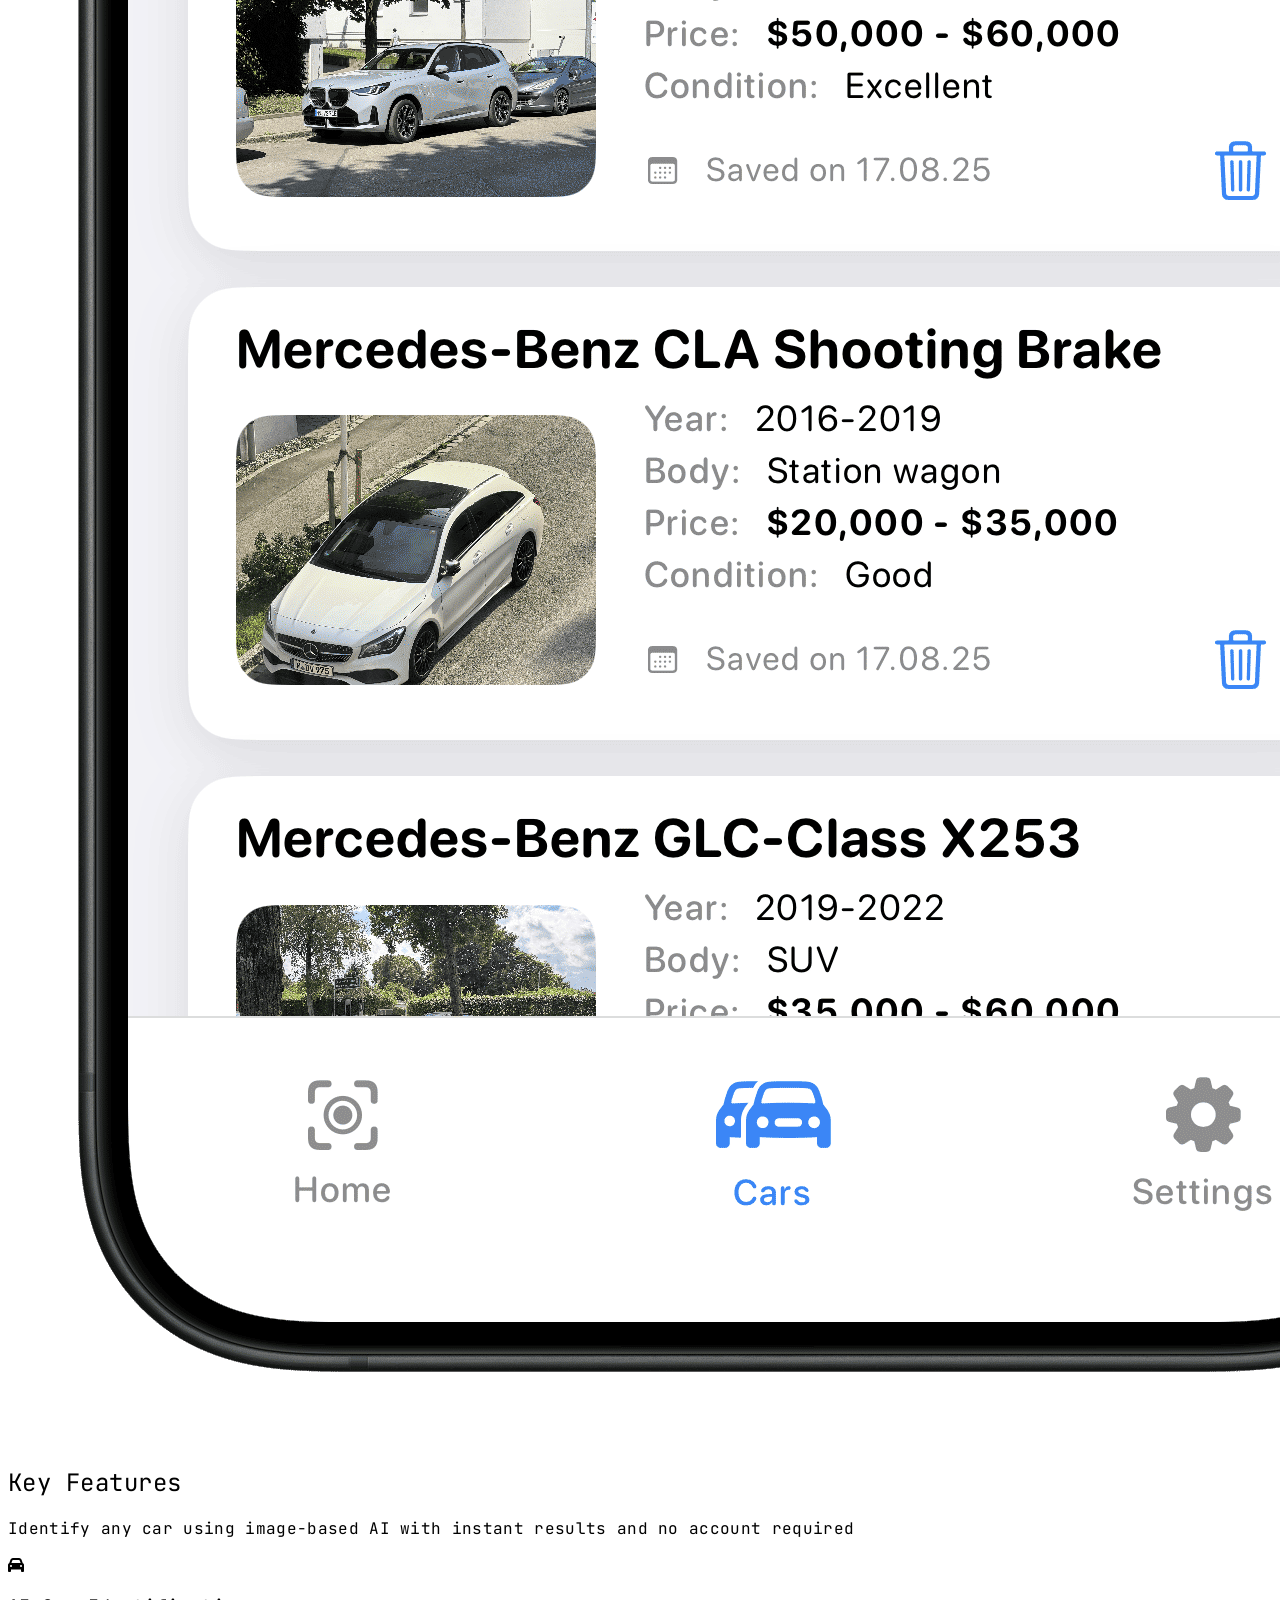
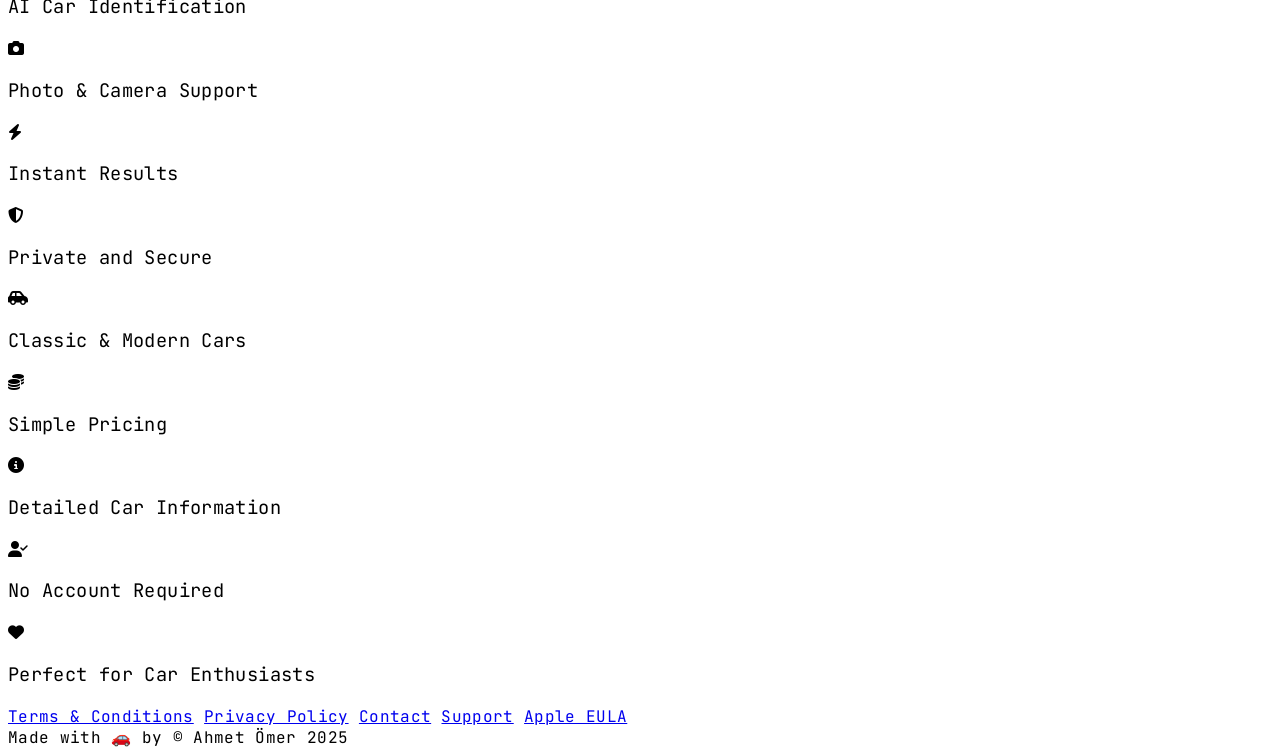
==== commit cfd81133: "Website redesign" ====
--- a/index.html
+++ b/index.html
@@ -26,17 +26,18 @@
   <link rel="stylesheet" href="https://cdnjs.cloudflare.com/ajax/libs/font-awesome/6.7.2/css/all.min.css" crossorigin="anonymous" referrerpolicy="no-referrer" />
   <link rel="preconnect" href="https://fonts.googleapis.com">
   <link rel="preconnect" href="https://fonts.gstatic.com" crossorigin>
+  <link href="https://fonts.googleapis.com/css2?family=JetBrains+Mono:wght@400;500;600;700;800&display=swap" rel="stylesheet">
   <link rel="stylesheet" href="styles.css">
 </head>
-<body class="bg-white text-gray-900 font-sans">
+<body class="bg-black text-white font-mono">
   <!-- Navbar -->
-  <nav class="flex justify-center px-6 py-4 shadow-sm bg-white">
+  <nav class="flex justify-center px-6 py-4 border-b border-gray-800 bg-black">
     <div class="w-3/4 flex items-center justify-between mx-auto">
       <div class="flex items-center space-x-2">
         <!-- Logo Image and Brand as Link -->
         <a href="index.html" class="flex items-center space-x-2">
           <img src="assets/logo.png" alt="CarGPT Logo" class="w-12 h-12">
-          <span class="font-bold text-lg asap-navbar-logo">CarGPT</span>
+          <span class="font-bold text-lg mono-font">CarGPT</span>
         </a>
       </div>
       <!-- <div class="flex items-center space-x-4">
@@ -52,17 +53,11 @@
   </nav>
 
   <!-- Hero Section -->
-  <section class="min-h-screen w-full bg-white relative py-16 text-center">
-    <!-- Dual Gradient Overlay (Top) Background -->
-    <div
-      class="absolute inset-0 z-0"
-      style="background-image: linear-gradient(to right, rgba(229,231,235,0.8) 1px, transparent 1px), linear-gradient(to bottom, rgba(229,231,235,0.8) 1px, transparent 1px), radial-gradient(circle 500px at 0% 20%, rgba(34, 112, 248, 0.3), transparent), radial-gradient(circle 500px at 100% 0%, rgba(59,130,246,0.3), transparent); background-size: 48px 48px, 48px 48px, 100% 100%, 100% 100%;"
-    ></div>
-    
+  <section class="min-h-screen w-full bg-black relative pt-16 pb-8 text-center">
     <!-- Content -->
     <div class="max-w-5xl mx-auto px-4 relative z-10">
-    <h1 class="text-4xl md:text-5xl font-extrabold mb-4 asap-navbar-logo">CarGPT – AI Car Identifier</h1>
-    <p class="text-lg md:text-xl text-gray-600 mb-8">CarGPT uses advanced AI to recognize and identify cars from any photo. Instantly get accurate details such as the car's make, model, year, body type, and color—just by uploading or snapping a picture.</p>
+    <h1 class="text-4xl md:text-5xl font-bold mb-4 mono-font">CarGPT – AI Car Identifier</h1>
+    <p class="text-lg md:text-xl text-gray-400 mb-8 mono-font">CarGPT uses advanced AI to recognize and identify cars from any photo. Instantly get accurate details such as the car's make, model, year, body type, and color—just by uploading or snapping a picture.</p>
     <div class="flex justify-center mb-8">
       <!-- App Store Badge -->
           <a href="https://apps.apple.com/us/app/cargpt-identify-cars-with-ai/id6749280783" class="inline-block pulse-blue-animation" target="_blank" rel="noopener">
@@ -70,7 +65,7 @@
         </a>
     </div>
     <!-- App Screenshots -->
-    <div class="w-full flex items-center justify-center mb-8">
+    <div class="w-full flex items-center justify-center mb-0">
       <div class="grid grid-cols-1 md:grid-cols-3 lg:grid-cols-4 gap-4 max-w-6xl">
         <img src="assets/phone/onboarding.png" alt="CarGPT Onboarding View" class="w-full h-auto rounded-xl phone-mockup-hover cursor-pointer max-w-xs mx-auto" onclick="openModal('assets/phone/onboarding.png', 'CarGPT Onboarding View')">
         <img src="assets/phone/home.png" alt="CarGPT Identification View" class="w-full h-auto rounded-xl phone-mockup-hover cursor-pointer max-w-xs mx-auto" onclick="openModal('assets/phone/home.png', 'CarGPT Identification View')">
@@ -82,91 +77,82 @@
   </section>
 
   <!-- Features Section -->
-  <section class="bg-gray-50 py-16">
+  <section class="bg-black pt-8 pb-16 border-t border-gray-800">
     <div class="max-w-6xl mx-auto px-4">
-      <h2 class="text-3xl font-bold text-center mb-4 asap-navbar-logo">Key Features</h2>
-      <p class="text-lg text-gray-600 text-center mb-12 max-w-3xl mx-auto">Identify any car using image-based AI with instant results and no account required</p>
+      <h2 class="text-3xl font-bold text-center mb-4 mono-font">Key Features</h2>
+      <p class="text-lg text-gray-400 text-center mb-12 max-w-3xl mx-auto mono-font">Identify any car using image-based AI with instant results and no account required</p>
       
       <div class="grid md:grid-cols-2 lg:grid-cols-3 gap-8">
         <!-- AI Car Identification -->
-        <div class="bg-white rounded-xl p-6 shadow-sm hover:shadow-md transition-shadow">
-          <div class="w-12 h-12 bg-green-100 rounded-lg mb-4 flex items-center justify-center">
-            <i class="fa-solid fa-car text-green-600 text-xl"></i>
-          </div>
-          <h3 class="text-xl font-semibold mb-2">AI Car Identification</h3>
-          <p class="text-gray-600">Identify any car using advanced AI technology. Get make, model, year, body type, and color instantly from photos.</p>
+        <div class="bg-gray-900 border border-gray-800 rounded-lg p-6 hover:border-gray-700 transition-colors">
+          <div class="w-12 h-12 border border-gray-700 rounded-lg mb-4 flex items-center justify-center">
+            <i class="fa-solid fa-car text-white text-xl"></i>
+          </div>
+          <h3 class="text-xl font-semibold mono-font">AI Car Identification</h3>
         </div>
 
         <!-- Photo & Camera Support -->
-        <div class="bg-white rounded-xl p-6 shadow-sm hover:shadow-md transition-shadow">
-          <div class="w-12 h-12 bg-blue-100 rounded-lg mb-4 flex items-center justify-center">
-            <i class="fa-solid fa-camera text-blue-600 text-xl"></i>
-          </div>
-          <h3 class="text-xl font-semibold mb-2">Photo & Camera Support</h3>
-          <p class="text-gray-600">Take a photo using your camera or select one from your gallery. Works with both modern and classic vehicles.</p>
+        <div class="bg-gray-900 border border-gray-800 rounded-lg p-6 hover:border-gray-700 transition-colors">
+          <div class="w-12 h-12 border border-gray-700 rounded-lg mb-4 flex items-center justify-center">
+            <i class="fa-solid fa-camera text-white text-xl"></i>
+          </div>
+          <h3 class="text-xl font-semibold mono-font">Photo & Camera Support</h3>
         </div>
 
         <!-- Instant Results -->
-        <div class="bg-white rounded-xl p-6 shadow-sm hover:shadow-md transition-shadow">
-          <div class="w-12 h-12 bg-purple-100 rounded-lg mb-4 flex items-center justify-center">
-            <i class="fa-solid fa-bolt text-purple-600 text-xl"></i>
-          </div>
-          <h3 class="text-xl font-semibold mb-2">Instant Results</h3>
-          <p class="text-gray-600">Get accurate car details in seconds. Fast results with no account or sign-in required.</p>
+        <div class="bg-gray-900 border border-gray-800 rounded-lg p-6 hover:border-gray-700 transition-colors">
+          <div class="w-12 h-12 border border-gray-700 rounded-lg mb-4 flex items-center justify-center">
+            <i class="fa-solid fa-bolt text-white text-xl"></i>
+          </div>
+          <h3 class="text-xl font-semibold mono-font">Instant Results</h3>
         </div>
 
         <!-- Private and Secure -->
-        <div class="bg-white rounded-xl p-6 shadow-sm hover:shadow-md transition-shadow">
-          <div class="w-12 h-12 bg-red-100 rounded-lg mb-4 flex items-center justify-center">
-            <i class="fa-solid fa-shield-halved text-red-600 text-xl"></i>
-          </div>
-          <h3 class="text-xl font-semibold mb-2">Private and Secure</h3>
-          <p class="text-gray-600">No personal data collected. Your images are not saved on our servers. Only anonymous usage data used to improve performance.</p>
+        <div class="bg-gray-900 border border-gray-800 rounded-lg p-6 hover:border-gray-700 transition-colors">
+          <div class="w-12 h-12 border border-gray-700 rounded-lg mb-4 flex items-center justify-center">
+            <i class="fa-solid fa-shield-halved text-white text-xl"></i>
+          </div>
+          <h3 class="text-xl font-semibold mono-font">Private and Secure</h3>
         </div>
 
         <!-- Classic & Modern Cars -->
-        <div class="bg-white rounded-xl p-6 shadow-sm hover:shadow-md transition-shadow">
-          <div class="w-12 h-12 bg-yellow-100 rounded-lg mb-4 flex items-center justify-center">
-            <i class="fa-solid fa-car-side text-yellow-600 text-xl"></i>
-          </div>
-          <h3 class="text-xl font-semibold mb-2">Classic & Modern Cars</h3>
-          <p class="text-gray-600">Supports both modern and classic vehicles. Perfect for car enthusiasts, buyers, and collectors.</p>
+        <div class="bg-gray-900 border border-gray-800 rounded-lg p-6 hover:border-gray-700 transition-colors">
+          <div class="w-12 h-12 border border-gray-700 rounded-lg mb-4 flex items-center justify-center">
+            <i class="fa-solid fa-car-side text-white text-xl"></i>
+          </div>
+          <h3 class="text-xl font-semibold mono-font">Classic & Modern Cars</h3>
         </div>
 
         <!-- Simple Credit System -->
-        <div class="bg-white rounded-xl p-6 shadow-sm hover:shadow-md transition-shadow">
-          <div class="w-12 h-12 bg-indigo-100 rounded-lg mb-4 flex items-center justify-center">
-            <i class="fa-solid fa-coins text-indigo-600 text-xl"></i>
-          </div>
-          <h3 class="text-xl font-semibold mb-2">Simple Pricing</h3>
-          <p class="text-gray-600">Get an unlimited access with the monthly subscription or try it out with a 50 credits option.</p>
+        <div class="bg-gray-900 border border-gray-800 rounded-lg p-6 hover:border-gray-700 transition-colors">
+          <div class="w-12 h-12 border border-gray-700 rounded-lg mb-4 flex items-center justify-center">
+            <i class="fa-solid fa-coins text-white text-xl"></i>
+          </div>
+          <h3 class="text-xl font-semibold mono-font">Simple Pricing</h3>
         </div>
 
         <!-- Detailed Car Information -->
-        <div class="bg-white rounded-xl p-6 shadow-sm hover:shadow-md transition-shadow">
-          <div class="w-12 h-12 bg-pink-100 rounded-lg mb-4 flex items-center justify-center">
-            <i class="fa-solid fa-info-circle text-pink-600 text-xl"></i>
-          </div>
-          <h3 class="text-xl font-semibold mb-2">Detailed Car Information</h3>
-          <p class="text-gray-600">Get comprehensive details including brand, model, year, color, and body type for every identified vehicle.</p>
+        <div class="bg-gray-900 border border-gray-800 rounded-lg p-6 hover:border-gray-700 transition-colors">
+          <div class="w-12 h-12 border border-gray-700 rounded-lg mb-4 flex items-center justify-center">
+            <i class="fa-solid fa-info-circle text-white text-xl"></i>
+          </div>
+          <h3 class="text-xl font-semibold mono-font">Detailed Car Information</h3>
         </div>
 
         <!-- No Account Required -->
-        <div class="bg-white rounded-xl p-6 shadow-sm hover:shadow-md transition-shadow">
-          <div class="w-12 h-12 bg-orange-100 rounded-lg mb-4 flex items-center justify-center">
-            <i class="fa-solid fa-user-check text-orange-600 text-xl"></i>
-          </div>
-          <h3 class="text-xl font-semibold mb-2">No Account Required</h3>
-          <p class="text-gray-600">Start using CarGPT immediately. No registration, no login, no personal information needed.</p>
+        <div class="bg-gray-900 border border-gray-800 rounded-lg p-6 hover:border-gray-700 transition-colors">
+          <div class="w-12 h-12 border border-gray-700 rounded-lg mb-4 flex items-center justify-center">
+            <i class="fa-solid fa-user-check text-white text-xl"></i>
+          </div>
+          <h3 class="text-xl font-semibold mono-font">No Account Required</h3>
         </div>
 
         <!-- Perfect for Car Enthusiasts -->
-        <div class="bg-white rounded-xl p-6 shadow-sm hover:shadow-md transition-shadow">
-          <div class="w-12 h-12 bg-teal-100 rounded-lg mb-4 flex items-center justify-center">
-            <i class="fa-solid fa-heart text-teal-600 text-xl"></i>
-          </div>
-          <h3 class="text-xl font-semibold mb-2">Perfect for Car Enthusiasts</h3>
-          <p class="text-gray-600">Ideal for identifying cars on the street, in listings, or from your own photos. Turn your camera into a powerful car recognition tool.</p>
+        <div class="bg-gray-900 border border-gray-800 rounded-lg p-6 hover:border-gray-700 transition-colors">
+          <div class="w-12 h-12 border border-gray-700 rounded-lg mb-4 flex items-center justify-center">
+            <i class="fa-solid fa-heart text-white text-xl"></i>
+          </div>
+          <h3 class="text-xl font-semibold mono-font">Perfect for Car Enthusiasts</h3>
         </div>
       </div>
     </div>
@@ -206,63 +192,18 @@
     </div>
   </section> -->
 
-  <!-- Testimonials Section -->
-  <section class="bg-gray-50 py-12">
-    <div class="max-w-4xl mx-auto px-4">
-      <h2 class="text-2xl font-bold text-center mb-8 asap-navbar-logo">Perfect for Car Enthusiasts</h2>
-      <div class="grid md:grid-cols-3 gap-6 items-stretch">
-        <!-- Use Case 1 -->
-        <div class="bg-white rounded-xl shadow p-6 h-full min-h-[340px] flex flex-col justify-center items-center">
-          <div class="w-12 h-12 bg-blue-100 rounded-full mb-3 flex items-center justify-center">
-            <i class="fa-solid fa-car text-blue-400 text-2xl"></i>
-          </div>
-          <span class="font-semibold text-base text-gray-800 mb-1">Street Car Spotting</span>
-          <p class="text-gray-700 font-medium mb-1 text-center">Identify cars on the street</p>
-          <p class="text-gray-700 italic text-center mb-2">Perfect for car enthusiasts who love spotting interesting vehicles</p>
-        </div>
-        <!-- Use Case 2 -->
-        <div class="bg-white rounded-xl shadow p-6 h-full min-h-[340px] flex flex-col justify-center items-center">
-          <div class="w-12 h-12 bg-blue-100 rounded-full mb-3 flex items-center justify-center">
-            <i class="fa-solid fa-camera text-blue-400 text-2xl"></i>
-          </div>
-          <span class="font-semibold text-base text-gray-800 mb-1">Online Listings</span>
-          <p class="text-gray-700 font-medium mb-1 text-center">Identify cars in listings</p>
-          <p class="text-gray-700 italic text-center mb-2">Great for car buyers checking online listings and photos</p>
-        </div>
-        <!-- Use Case 3 -->
-        <div class="bg-white rounded-xl shadow p-6 h-full min-h-[340px] flex flex-col justify-center items-center">
-          <div class="w-12 h-12 bg-blue-100 rounded-full mb-3 flex items-center justify-center">
-            <i class="fa-solid fa-image text-blue-400 text-2xl"></i>
-          </div>
-          <span class="font-semibold text-base text-gray-800 mb-1">Personal Photos</span>
-          <p class="text-gray-700 font-medium mb-1 text-center">Identify cars from your photos</p>
-          <p class="text-gray-700 italic text-center mb-2">Perfect for collectors documenting their car collections</p>
-        </div>
-      </div>
-    </div>
-  </section>
-
   <!-- Footer -->
-  <footer class="bg-white mt-12 py-6">
+  <footer class="bg-black mt-12 py-6 border-t border-gray-800">
     <div class="max-w-4xl mx-auto px-4 flex flex-col items-center space-y-2">
-      <!-- <div class="flex items-center space-x-4 mb-1">
-        <!-- Social Links with Font Awesome -->
-        <!-- <a href="https://x.com/cargpt_app" class="w-6 h-6 bg-gray-200 rounded-full flex items-center justify-center text-blue-400" aria-label="Twitter" target="_blank" rel="noopener">
-          <i class="fa-brands fa-x-twitter"></i>
-        </a>
-        <a href="https://www.instagram.com/cargpt/" class="w-6 h-6 bg-gray-200 rounded-full flex items-center justify-center text-pink-500" aria-label="Instagram" target="_blank" rel="noopener">
-          <i class="fa-brands fa-instagram"></i>
-        </a>
-      </div> -->
-      <div class="flex items-center space-x-4 text-sm text-gray-500 mb-1">
-        <a href="terms.html" class="hover:underline">Terms & Conditions</a>
-        <a href="privacy.html" class="hover:underline">Privacy Policy</a>
-        <a href="contact.html" class="hover:underline">Contact</a>
-        <a href="support.html" class="hover:underline">Support</a>
-        <a href="https://www.apple.com/legal/internet-services/itunes/dev/stdeula/" class="hover:underline" target="_blank" rel="noopener">Apple EULA</a>
-      </div>
-      <div class="text-center text-xs text-gray-400 font-semibold tracking-wide mt-2">
-        Made with <span class="text-green-500">🚗</span> by © Ahmet Ömer 2025
+      <div class="flex items-center space-x-4 text-sm text-gray-400 mb-1 mono-font">
+        <a href="terms.html" class="hover:text-white transition-colors">Terms & Conditions</a>
+        <a href="privacy.html" class="hover:text-white transition-colors">Privacy Policy</a>
+        <a href="contact.html" class="hover:text-white transition-colors">Contact</a>
+        <a href="support.html" class="hover:text-white transition-colors">Support</a>
+        <a href="https://www.apple.com/legal/internet-services/itunes/dev/stdeula/" class="hover:text-white transition-colors" target="_blank" rel="noopener">Apple EULA</a>
+      </div>
+      <div class="text-center text-xs text-gray-500 font-semibold tracking-wide mt-2 mono-font">
+        Made with 🚗 by © Ahmet Ömer 2025
       </div>
     </div>
   </footer>
--- a/styles.css
+++ b/styles.css
@@ -1,22 +1,15 @@
 /* CarGPT Website Styles */
 
-/* Font Family */
-@import url('https://fonts.googleapis.com/css2?family=Asap:ital,wght@0,100..900;1,100..900&display=swap');
-
-/* Base Typography */
-.asap-navbar-logo {
-  font-family: "Asap", sans-serif;
-  font-optical-sizing: auto;
-  font-weight: 700;
-  font-style: normal;
-  font-variation-settings: "wdth" 100;
+/* Font Family - Monospace */
+.mono-font {
+  font-family: "JetBrains Mono", "Fira Code", "IBM Plex Mono", "Courier New", monospace;
+  font-weight: 400;
+  letter-spacing: 0.02em;
 }
 
 body {
-  font-family: "Asap", sans-serif;
-  font-optical-sizing: auto;
-  font-style: normal;
-  font-variation-settings: "wdth" 100;
+  font-family: "JetBrains Mono", "Fira Code", "IBM Plex Mono", "Courier New", monospace;
+  letter-spacing: 0.02em;
 }
 
 /* Animations */
@@ -100,62 +93,7 @@
   }
 }
 
-/* Blue Pulse Animation (Main Page) */
-.pulse-blue-animation {
-  animation: pulse-green 3s ease-in-out infinite, gradient-shift 4s ease infinite, glow-pulse 2s ease-in-out infinite;
-  border-radius: 8px;
-  padding: 4px;
-  background: linear-gradient(45deg, #93C5FD, #60A5FA, #3B82F6, #2563EB, #1D4ED8, #93C5FD);
-  background-size: 300% 300%;
-  position: relative;
-  overflow: hidden;
-  transition: all 0.4s ease-in-out, box-shadow 0.5s ease-in-out, background 0.6s ease-in-out;
-}
-
-.pulse-blue-animation::before {
-  content: '';
-  position: absolute;
-  top: -2px;
-  left: -2px;
-  right: -2px;
-  bottom: -2px;
-  background: linear-gradient(45deg, #93C5FD, #60A5FA, #3B82F6, #2563EB, #1D4ED8, #93C5FD);
-  background-size: 400% 400%;
-  animation: gradient-shift 3s ease infinite, rotate-gradient 8s linear infinite;
-  border-radius: 10px;
-  z-index: -1;
-  opacity: 0.8;
-  transition: all 0.4s ease-in-out, background 0.6s ease-in-out, opacity 0.4s ease-in-out;
-}
-
-.pulse-blue-animation:hover {
-  animation: pulse-green-hover 2s ease-in-out infinite, gradient-shift-hover 2s ease infinite, glow-pulse-hover 1.5s ease-in-out infinite;
-  transition: all 0.4s ease-in-out, box-shadow 0.5s ease-in-out, background 0.6s ease-in-out;
-}
-
-.pulse-blue-animation:hover::before {
-  background: linear-gradient(45deg, #1E40AF, #1E3A8A, #1E3A8A, #1E40AF, #1E3A8A, #1E40AF);
-  background-size: 300% 300%;
-  animation: gradient-shift-hover 2s ease infinite, rotate-gradient-hover 6s linear infinite;
-  opacity: 1;
-  transition: all 0.4s ease-in-out, background 0.6s ease-in-out, opacity 0.4s ease-in-out;
-}
-
-/* Green Pulse Animation (Other Pages) */
-.pulse-green-animation {
-  animation: pulse-green 2s ease-in-out infinite, gradient-shift 3s ease infinite;
-  border-radius: 8px;
-  padding: 3px;
-  background: linear-gradient(45deg, #10b981, #34d399, #059669, #22d3ee, #047857);
-  background-size: 200% 200%;
-}
-
-/* Moving Green Gradient */
-.moving-green-gradient {
-  background: linear-gradient(45deg, #10b981, #059669, #047857, #065f46, #064e3b);
-  background-size: 400% 400%;
-  animation: gradient-shift 3s ease infinite;
-}
+/* Removed gradient animations - using clean black/white theme */
 
 /* Phone Mockup Hover Effects */
 .phone-mockup-hover {
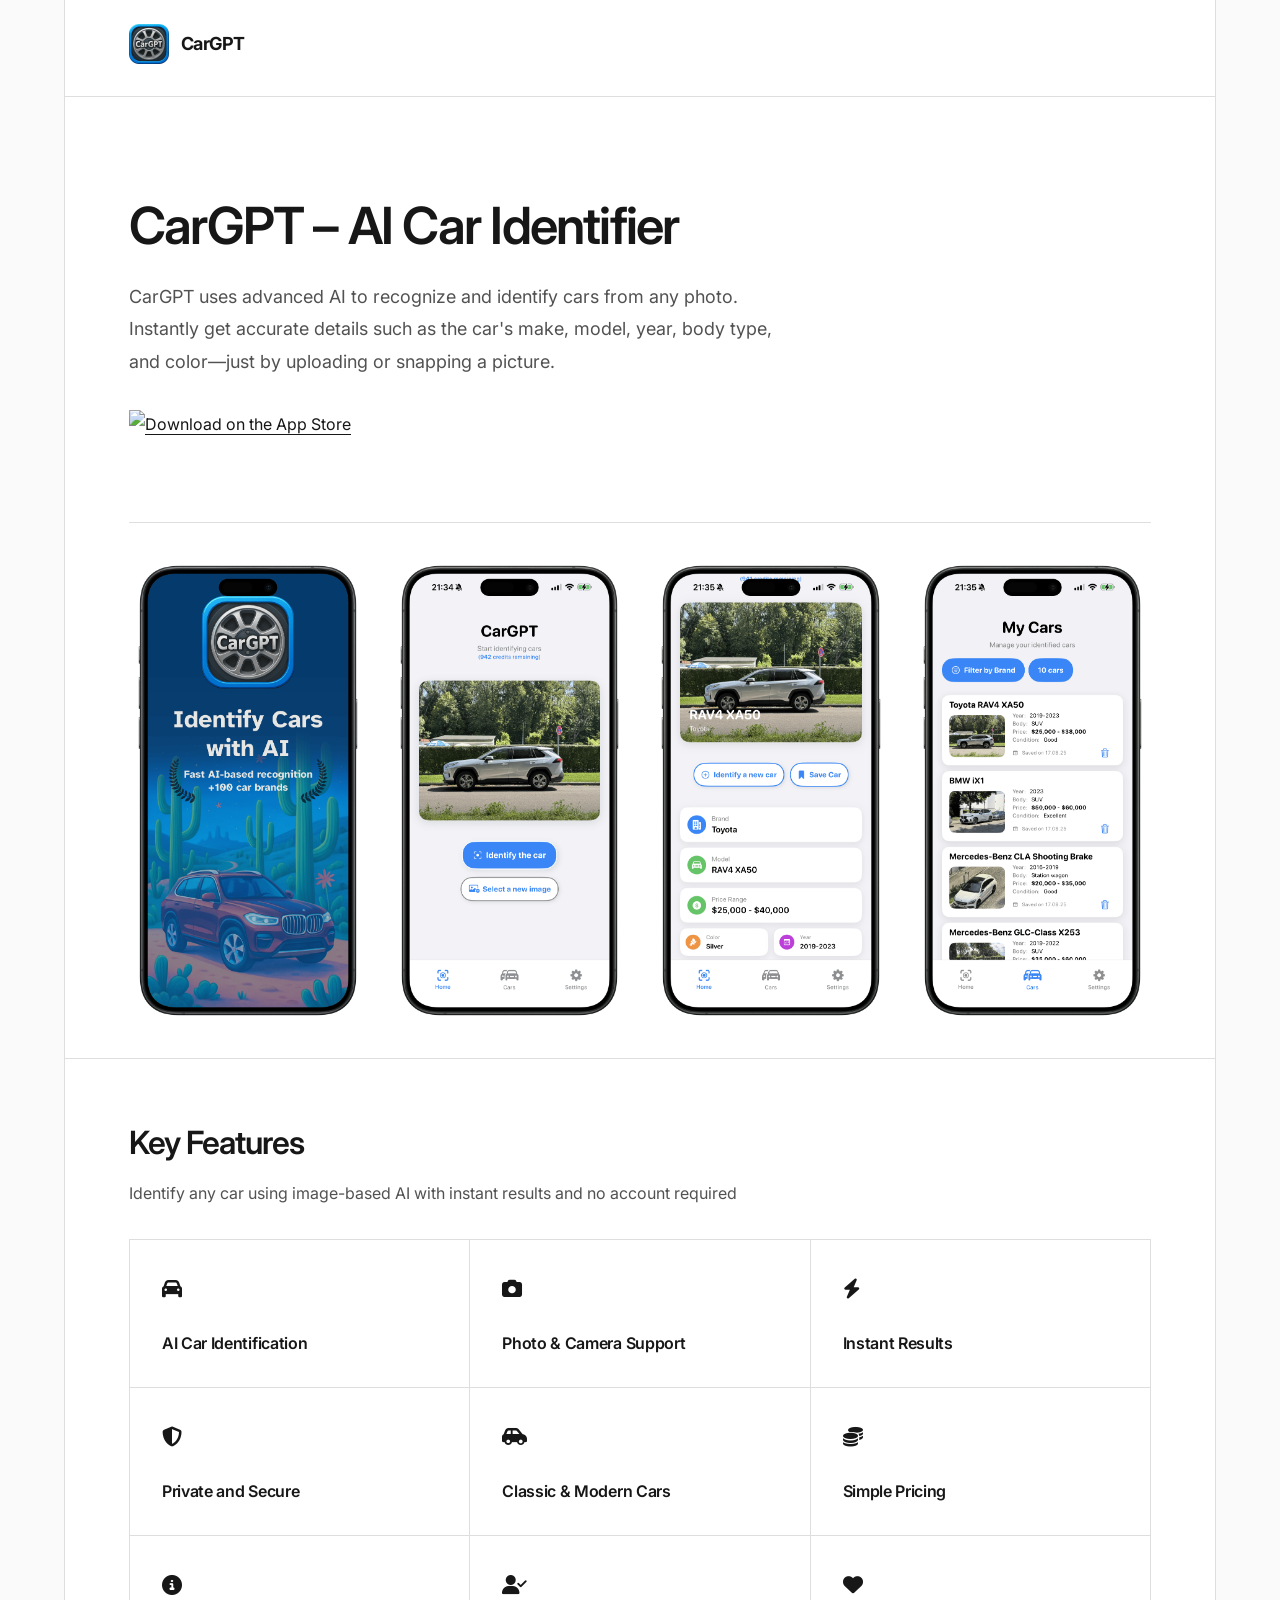
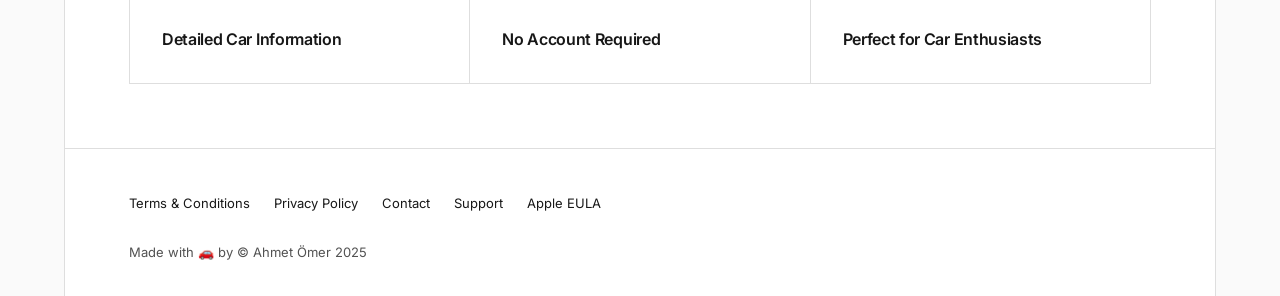
==== commit 40583e27: "style: redesign site with a minimalist monochrome layout" ====
--- a/index.html
+++ b/index.html
@@ -1,255 +1,259 @@
-<!DOCTYPE html>
+<!doctype html>
+
 <html lang="en">
-<head>
-  <meta charset="UTF-8">
-  <meta name="viewport" content="width=device-width, initial-scale=1.0">
-  <title>CarGPT – AI Car Identifier</title>
-  
-  <!-- Google tag (gtag.js) -->
-  <script async src="https://www.googletagmanager.com/gtag/js?id=G-WXG8FHMTEK"></script>
-  <script>
-    window.dataLayer = window.dataLayer || [];
-    function gtag(){dataLayer.push(arguments);}
-    gtag('js', new Date());
-
-    gtag('config', 'G-WXG8FHMTEK');
-  </script>
-  
-  <!-- Favicons -->
-  <link rel="apple-touch-icon" sizes="180x180" href="assets/favicons/apple-touch-icon.png">
-  <link rel="icon" type="image/png" sizes="32x32" href="assets/favicons/favicon-32x32.png">
-  <link rel="icon" type="image/png" sizes="16x16" href="assets/favicons/favicon-16x16.png">
-  <link rel="icon" href="assets/favicons/favicon.ico">
-  <link rel="manifest" href="assets/favicons/site.webmanifest">
-  
-  <script src="https://cdn.tailwindcss.com"></script>
-  <link rel="stylesheet" href="https://cdnjs.cloudflare.com/ajax/libs/font-awesome/6.7.2/css/all.min.css" crossorigin="anonymous" referrerpolicy="no-referrer" />
-  <link rel="preconnect" href="https://fonts.googleapis.com">
-  <link rel="preconnect" href="https://fonts.gstatic.com" crossorigin>
-  <link href="https://fonts.googleapis.com/css2?family=JetBrains+Mono:wght@400;500;600;700;800&display=swap" rel="stylesheet">
-  <link rel="stylesheet" href="styles.css">
-</head>
-<body class="bg-black text-white font-mono">
-  <!-- Navbar -->
-  <nav class="flex justify-center px-6 py-4 border-b border-gray-800 bg-black">
-    <div class="w-3/4 flex items-center justify-between mx-auto">
-      <div class="flex items-center space-x-2">
-        <!-- Logo Image and Brand as Link -->
-        <a href="index.html" class="flex items-center space-x-2">
-          <img src="assets/logo.png" alt="CarGPT Logo" class="w-12 h-12">
-          <span class="font-bold text-lg mono-font">CarGPT</span>
-        </a>
+  <head>
+    <meta charset="utf-8" />
+    <meta content="width=device-width, initial-scale=1.0" name="viewport" />
+    <title>CarGPT – AI Car Identifier</title>
+
+    <script
+      async=""
+      src="https://www.googletagmanager.com/gtag/js?id=G-WXG8FHMTEK"
+    ></script>
+    <script>
+      window.dataLayer = window.dataLayer || [];
+      function gtag() {
+        dataLayer.push(arguments);
+      }
+      gtag("js", new Date());
+
+      gtag("config", "G-WXG8FHMTEK");
+    </script>
+
+    <link
+      href="assets/favicons/apple-touch-icon.png"
+      rel="apple-touch-icon"
+      sizes="180x180"
+    />
+    <link
+      href="assets/favicons/favicon-32x32.png"
+      rel="icon"
+      sizes="32x32"
+      type="image/png"
+    />
+    <link
+      href="assets/favicons/favicon-16x16.png"
+      rel="icon"
+      sizes="16x16"
+      type="image/png"
+    />
+    <link href="assets/favicons/favicon.ico" rel="icon" />
+    <link href="assets/favicons/site.webmanifest" rel="manifest" />
+
+    <link
+      crossorigin="anonymous"
+      href="https://cdnjs.cloudflare.com/ajax/libs/font-awesome/6.7.2/css/all.min.css"
+      referrerpolicy="no-referrer"
+      rel="stylesheet"
+    />
+    <link href="https://fonts.googleapis.com" rel="preconnect" />
+    <link crossorigin="" href="https://fonts.gstatic.com" rel="preconnect" />
+    <link
+      href="https://fonts.googleapis.com/css2?family=Inter:wght@400;500;600;700&amp;display=swap"
+      rel="stylesheet"
+    />
+    <link href="styles.css?v=2" rel="stylesheet" />
+  </head>
+  <body class="site-page">
+    <div class="page-frame">
+      <nav aria-label="Main navigation" class="site-header">
+        <div class="header-inner">
+          <div>
+            <a class="brand" href="index.html">
+              <img alt="CarGPT Logo" src="assets/logo.png" />
+              <span>CarGPT</span>
+            </a>
+          </div>
+        </div>
+      </nav>
+      <main id="main-content">
+        <section class="hero">
+          <div class="hero-inner">
+            <h1>CarGPT – AI Car Identifier</h1>
+            <p class="hero-description">
+              CarGPT uses advanced AI to recognize and identify cars from any
+              photo. Instantly get accurate details such as the car's make,
+              model, year, body type, and color—just by uploading or snapping a
+              picture.
+            </p>
+            <div class="download">
+              <a
+                class="app-store-link"
+                href="https://apps.apple.com/us/app/cargpt-identify-cars-with-ai/id6749280783"
+                rel="noopener"
+                target="_blank"
+              >
+                <img
+                  alt="Download on the App Store"
+                  class="app-store-badge"
+                  src="https://developer.apple.com/assets/elements/badges/download-on-the-app-store.svg"
+                />
+              </a>
+            </div>
+
+            <div class="screenshot-panel">
+              <div class="screenshot-grid">
+                <button
+                  aria-controls="phoneModal"
+                  aria-haspopup="dialog"
+                  aria-label="CarGPT Onboarding View"
+                  class="screenshot-button"
+                  data-preview-alt="CarGPT Onboarding View"
+                  data-preview-src="assets/phone/onboarding.png"
+                  type="button"
+                >
+                  <img
+                    alt="CarGPT Onboarding View"
+                    src="assets/phone/onboarding.png"
+                  />
+                </button>
+                <button
+                  aria-controls="phoneModal"
+                  aria-haspopup="dialog"
+                  aria-label="CarGPT Identification View"
+                  class="screenshot-button"
+                  data-preview-alt="CarGPT Identification View"
+                  data-preview-src="assets/phone/home.png"
+                  type="button"
+                >
+                  <img
+                    alt="CarGPT Identification View"
+                    src="assets/phone/home.png"
+                  />
+                </button>
+                <button
+                  aria-controls="phoneModal"
+                  aria-haspopup="dialog"
+                  aria-label="CarGPT Result View"
+                  class="screenshot-button"
+                  data-preview-alt="CarGPT Result View"
+                  data-preview-src="assets/phone/result.png"
+                  type="button"
+                >
+                  <img alt="CarGPT Result View" src="assets/phone/result.png" />
+                </button>
+                <button
+                  aria-controls="phoneModal"
+                  aria-haspopup="dialog"
+                  aria-label="CarGPT Collection View"
+                  class="screenshot-button"
+                  data-preview-alt="CarGPT Collection View"
+                  data-preview-src="assets/phone/collection.png"
+                  type="button"
+                >
+                  <img
+                    alt="CarGPT Collection View"
+                    src="assets/phone/collection.png"
+                  />
+                </button>
+              </div>
+            </div>
+          </div>
+        </section>
+        <section class="features">
+          <div class="section-inner">
+            <h2>Key Features</h2>
+            <p class="section-description">
+              Identify any car using image-based AI with instant results and no
+              account required
+            </p>
+            <div class="feature-grid">
+              <div class="feature-panel">
+                <div class="feature-icon">
+                  <i aria-hidden="true" class="fa-solid fa-car"></i>
+                </div>
+                <h3>AI Car Identification</h3>
+              </div>
+
+              <div class="feature-panel">
+                <div class="feature-icon">
+                  <i aria-hidden="true" class="fa-solid fa-camera"></i>
+                </div>
+                <h3>Photo &amp; Camera Support</h3>
+              </div>
+
+              <div class="feature-panel">
+                <div class="feature-icon">
+                  <i aria-hidden="true" class="fa-solid fa-bolt"></i>
+                </div>
+                <h3>Instant Results</h3>
+              </div>
+
+              <div class="feature-panel">
+                <div class="feature-icon">
+                  <i aria-hidden="true" class="fa-solid fa-shield-halved"></i>
+                </div>
+                <h3>Private and Secure</h3>
+              </div>
+
+              <div class="feature-panel">
+                <div class="feature-icon">
+                  <i aria-hidden="true" class="fa-solid fa-car-side"></i>
+                </div>
+                <h3>Classic &amp; Modern Cars</h3>
+              </div>
+
+              <div class="feature-panel">
+                <div class="feature-icon">
+                  <i aria-hidden="true" class="fa-solid fa-coins"></i>
+                </div>
+                <h3>Simple Pricing</h3>
+              </div>
+
+              <div class="feature-panel">
+                <div class="feature-icon">
+                  <i aria-hidden="true" class="fa-solid fa-info-circle"></i>
+                </div>
+                <h3>Detailed Car Information</h3>
+              </div>
+
+              <div class="feature-panel">
+                <div class="feature-icon">
+                  <i aria-hidden="true" class="fa-solid fa-user-check"></i>
+                </div>
+                <h3>No Account Required</h3>
+              </div>
+
+              <div class="feature-panel">
+                <div class="feature-icon">
+                  <i aria-hidden="true" class="fa-solid fa-heart"></i>
+                </div>
+                <h3>Perfect for Car Enthusiasts</h3>
+              </div>
+            </div>
+          </div>
+        </section>
+      </main>
+      <footer class="site-footer">
+        <div class="footer-inner">
+          <div class="footer-links">
+            <a href="terms.html">Terms &amp; Conditions</a>
+            <a href="privacy.html">Privacy Policy</a>
+            <a href="contact.html">Contact</a>
+            <a href="support.html">Support</a>
+            <a
+              href="https://www.apple.com/legal/internet-services/itunes/dev/stdeula/"
+              rel="noopener"
+              target="_blank"
+              >Apple EULA</a
+            >
+          </div>
+          <div class="footer-credit">Made with 🚗 by © Ahmet Ömer 2025</div>
+        </div>
+      </footer>
+    </div>
+
+    <dialog aria-label="Image preview" class="image-dialog" id="phoneModal">
+      <div class="dialog-content">
+        <button
+          aria-label="Close image preview"
+          class="close-modal"
+          type="button"
+        >
+          ×</button
+        ><img alt="" class="modal-image" id="modalImage" />
       </div>
-      <!-- <div class="flex items-center space-x-4">
-        <!-- Social Links with Font Awesome -->
-        <!-- <a href="https://x.com/cargpt_app" class="text-gray-600 hover:text-blue-400 transition-colors duration-200" aria-label="Twitter" target="_blank" rel="noopener">
-          <i class="fa-brands fa-x-twitter text-2xl"></i>
-        </a>
-        <a href="https://www.instagram.com/cargpt/" class="text-gray-600 hover:text-pink-500 transition-colors duration-200" aria-label="Instagram" target="_blank" rel="noopener">
-          <i class="fa-brands fa-instagram text-2xl"></i>
-        </a>
-      </div> -->
-    </div>
-  </nav>
-
-  <!-- Hero Section -->
-  <section class="min-h-screen w-full bg-black relative pt-16 pb-8 text-center">
-    <!-- Content -->
-    <div class="max-w-5xl mx-auto px-4 relative z-10">
-    <h1 class="text-4xl md:text-5xl font-bold mb-4 mono-font">CarGPT – AI Car Identifier</h1>
-    <p class="text-lg md:text-xl text-gray-400 mb-8 mono-font">CarGPT uses advanced AI to recognize and identify cars from any photo. Instantly get accurate details such as the car's make, model, year, body type, and color—just by uploading or snapping a picture.</p>
-    <div class="flex justify-center mb-8">
-      <!-- App Store Badge -->
-          <a href="https://apps.apple.com/us/app/cargpt-identify-cars-with-ai/id6749280783" class="inline-block pulse-blue-animation" target="_blank" rel="noopener">
-          <img src="https://developer.apple.com/assets/elements/badges/download-on-the-app-store.svg" alt="Download on the App Store" class="h-14" style="border-radius: 8px;">
-        </a>
-    </div>
-    <!-- App Screenshots -->
-    <div class="w-full flex items-center justify-center mb-0">
-      <div class="grid grid-cols-1 md:grid-cols-3 lg:grid-cols-4 gap-4 max-w-6xl">
-        <img src="assets/phone/onboarding.png" alt="CarGPT Onboarding View" class="w-full h-auto rounded-xl phone-mockup-hover cursor-pointer max-w-xs mx-auto" onclick="openModal('assets/phone/onboarding.png', 'CarGPT Onboarding View')">
-        <img src="assets/phone/home.png" alt="CarGPT Identification View" class="w-full h-auto rounded-xl phone-mockup-hover cursor-pointer max-w-xs mx-auto" onclick="openModal('assets/phone/home.png', 'CarGPT Identification View')">
-        <img src="assets/phone/result.png" alt="CarGPT Result View" class="w-full h-auto rounded-xl phone-mockup-hover cursor-pointer max-w-xs mx-auto" onclick="openModal('assets/phone/result.png', 'CarGPT Result View')">
-        <img src="assets/phone/collection.png" alt="CarGPT Collection View" class="w-full h-auto rounded-xl phone-mockup-hover cursor-pointer max-w-xs mx-auto" onclick="openModal('assets/phone/collection.png', 'CarGPT Collection View')">
-      </div>
-    </div>
-    </div>
-  </section>
-
-  <!-- Features Section -->
-  <section class="bg-black pt-8 pb-16 border-t border-gray-800">
-    <div class="max-w-6xl mx-auto px-4">
-      <h2 class="text-3xl font-bold text-center mb-4 mono-font">Key Features</h2>
-      <p class="text-lg text-gray-400 text-center mb-12 max-w-3xl mx-auto mono-font">Identify any car using image-based AI with instant results and no account required</p>
-      
-      <div class="grid md:grid-cols-2 lg:grid-cols-3 gap-8">
-        <!-- AI Car Identification -->
-        <div class="bg-gray-900 border border-gray-800 rounded-lg p-6 hover:border-gray-700 transition-colors">
-          <div class="w-12 h-12 border border-gray-700 rounded-lg mb-4 flex items-center justify-center">
-            <i class="fa-solid fa-car text-white text-xl"></i>
-          </div>
-          <h3 class="text-xl font-semibold mono-font">AI Car Identification</h3>
-        </div>
-
-        <!-- Photo & Camera Support -->
-        <div class="bg-gray-900 border border-gray-800 rounded-lg p-6 hover:border-gray-700 transition-colors">
-          <div class="w-12 h-12 border border-gray-700 rounded-lg mb-4 flex items-center justify-center">
-            <i class="fa-solid fa-camera text-white text-xl"></i>
-          </div>
-          <h3 class="text-xl font-semibold mono-font">Photo & Camera Support</h3>
-        </div>
-
-        <!-- Instant Results -->
-        <div class="bg-gray-900 border border-gray-800 rounded-lg p-6 hover:border-gray-700 transition-colors">
-          <div class="w-12 h-12 border border-gray-700 rounded-lg mb-4 flex items-center justify-center">
-            <i class="fa-solid fa-bolt text-white text-xl"></i>
-          </div>
-          <h3 class="text-xl font-semibold mono-font">Instant Results</h3>
-        </div>
-
-        <!-- Private and Secure -->
-        <div class="bg-gray-900 border border-gray-800 rounded-lg p-6 hover:border-gray-700 transition-colors">
-          <div class="w-12 h-12 border border-gray-700 rounded-lg mb-4 flex items-center justify-center">
-            <i class="fa-solid fa-shield-halved text-white text-xl"></i>
-          </div>
-          <h3 class="text-xl font-semibold mono-font">Private and Secure</h3>
-        </div>
-
-        <!-- Classic & Modern Cars -->
-        <div class="bg-gray-900 border border-gray-800 rounded-lg p-6 hover:border-gray-700 transition-colors">
-          <div class="w-12 h-12 border border-gray-700 rounded-lg mb-4 flex items-center justify-center">
-            <i class="fa-solid fa-car-side text-white text-xl"></i>
-          </div>
-          <h3 class="text-xl font-semibold mono-font">Classic & Modern Cars</h3>
-        </div>
-
-        <!-- Simple Credit System -->
-        <div class="bg-gray-900 border border-gray-800 rounded-lg p-6 hover:border-gray-700 transition-colors">
-          <div class="w-12 h-12 border border-gray-700 rounded-lg mb-4 flex items-center justify-center">
-            <i class="fa-solid fa-coins text-white text-xl"></i>
-          </div>
-          <h3 class="text-xl font-semibold mono-font">Simple Pricing</h3>
-        </div>
-
-        <!-- Detailed Car Information -->
-        <div class="bg-gray-900 border border-gray-800 rounded-lg p-6 hover:border-gray-700 transition-colors">
-          <div class="w-12 h-12 border border-gray-700 rounded-lg mb-4 flex items-center justify-center">
-            <i class="fa-solid fa-info-circle text-white text-xl"></i>
-          </div>
-          <h3 class="text-xl font-semibold mono-font">Detailed Car Information</h3>
-        </div>
-
-        <!-- No Account Required -->
-        <div class="bg-gray-900 border border-gray-800 rounded-lg p-6 hover:border-gray-700 transition-colors">
-          <div class="w-12 h-12 border border-gray-700 rounded-lg mb-4 flex items-center justify-center">
-            <i class="fa-solid fa-user-check text-white text-xl"></i>
-          </div>
-          <h3 class="text-xl font-semibold mono-font">No Account Required</h3>
-        </div>
-
-        <!-- Perfect for Car Enthusiasts -->
-        <div class="bg-gray-900 border border-gray-800 rounded-lg p-6 hover:border-gray-700 transition-colors">
-          <div class="w-12 h-12 border border-gray-700 rounded-lg mb-4 flex items-center justify-center">
-            <i class="fa-solid fa-heart text-white text-xl"></i>
-          </div>
-          <h3 class="text-xl font-semibold mono-font">Perfect for Car Enthusiasts</h3>
-        </div>
-      </div>
-    </div>
-  </section>
-
-  <!-- Pricing Section -->
-  <!-- <section class="bg-white py-16">
-    <div class="max-w-4xl mx-auto px-4">
-      <h2 class="text-3xl font-bold text-center mb-4 asap-navbar-logo">Simple One-Time Credits</h2>
-      <p class="text-lg text-gray-600 text-center mb-12 max-w-3xl mx-auto">Only pay for what you need. No subscriptions. No ads.</p>
-      
-      <div class="grid md:grid-cols-2 lg:grid-cols-4 gap-6">
-        <div class="bg-gray-50 rounded-xl p-6 text-center border-2 border-gray-200 transition-colors">
-          <div class="text-3xl font-bold text-gray-800 mb-2">50 Credits</div>
-          <div class="text-2xl font-bold text-blue-400 mb-4">$1.99</div>
-          <p class="text-gray-600 text-sm">Perfect for occasional use</p>
-        </div>
-
-        <div class="bg-gray-50 rounded-xl p-6 text-center border-2 border-gray-200 transition-colors">
-          <div class="text-3xl font-bold text-gray-800 mb-2">100 Credits</div>
-          <div class="text-2xl font-bold text-blue-400 mb-4">$2.99</div>
-          <p class="text-gray-600 text-sm">Most popular choice</p>
-        </div>
-
-        <div class="bg-gray-50 rounded-xl p-6 text-center border-2 border-gray-200 transition-colors">
-          <div class="text-3xl font-bold text-gray-800 mb-2">500 Credits</div>
-          <div class="text-2xl font-bold text-blue-400 mb-4">$9.99</div>
-          <p class="text-gray-600 text-sm">Great value for enthusiasts</p>
-        </div>
-
-        <div class="bg-gray-50 rounded-xl p-6 text-center border-2 border-gray-200 transition-colors">
-          <div class="text-3xl font-bold text-gray-800 mb-2">1000 Credits</div>
-          <div class="text-2xl font-bold text-blue-400 mb-4">$17.99</div>
-          <p class="text-gray-600 text-sm">Best for heavy users</p>
-        </div>
-      </div>
-    </div>
-  </section> -->
-
-  <!-- Footer -->
-  <footer class="bg-black mt-12 py-6 border-t border-gray-800">
-    <div class="max-w-4xl mx-auto px-4 flex flex-col items-center space-y-2">
-      <div class="flex items-center space-x-4 text-sm text-gray-400 mb-1 mono-font">
-        <a href="terms.html" class="hover:text-white transition-colors">Terms & Conditions</a>
-        <a href="privacy.html" class="hover:text-white transition-colors">Privacy Policy</a>
-        <a href="contact.html" class="hover:text-white transition-colors">Contact</a>
-        <a href="support.html" class="hover:text-white transition-colors">Support</a>
-        <a href="https://www.apple.com/legal/internet-services/itunes/dev/stdeula/" class="hover:text-white transition-colors" target="_blank" rel="noopener">Apple EULA</a>
-      </div>
-      <div class="text-center text-xs text-gray-500 font-semibold tracking-wide mt-2 mono-font">
-        Made with 🚗 by © Ahmet Ömer 2025
-      </div>
-    </div>
-  </footer>
-
-  <!-- Modal for Phone Images -->
-  <div id="phoneModal" class="modal">
-    <div class="modal-content">
-      <button class="close-modal" onclick="closeModal()">&times;</button>
-      <img id="modalImage" class="modal-image" src="" alt="">
-    </div>
-  </div>
-
-  <script>
-    function openModal(imageSrc, imageAlt) {
-      const modal = document.getElementById('phoneModal');
-      const modalImage = document.getElementById('modalImage');
-      
-      modalImage.src = imageSrc;
-      modalImage.alt = imageAlt;
-      modal.classList.add('show');
-      
-      // Prevent body scroll when modal is open
-      document.body.style.overflow = 'hidden';
-    }
-    
-    function closeModal() {
-      const modal = document.getElementById('phoneModal');
-      modal.classList.remove('show');
-      
-      // Restore body scroll
-      document.body.style.overflow = 'auto';
-    }
-    
-    // Close modal when clicking on backdrop
-    document.getElementById('phoneModal').addEventListener('click', function(e) {
-      if (e.target === this) {
-        closeModal();
-      }
-    });
-    
-    // Close modal with Escape key
-    document.addEventListener('keydown', function(e) {
-      if (e.key === 'Escape') {
-        closeModal();
-      }
-    });
-  </script>
-</body>
+    </dialog>
+    <script defer="True" src="preview.js?v=2"></script>
+  </body>
 </html>
--- a/styles.css
+++ b/styles.css
@@ -1,175 +1,368 @@
-/* CarGPT Website Styles */
-
-/* Font Family - Monospace */
-.mono-font {
-  font-family: "JetBrains Mono", "Fira Code", "IBM Plex Mono", "Courier New", monospace;
-  font-weight: 400;
-  letter-spacing: 0.02em;
-}
-
+/* Shared design tokens: a quiet UI around full-color product imagery. */
+:root {
+  color-scheme: light;
+  --color-page: #fafafa;
+  --color-surface: #fff;
+  --color-subtle: #f5f5f5;
+  --color-ink: #171717;
+  --color-text: #525252;
+  --color-border: #dedede;
+  --color-focus: #171717;
+  --font-sans:
+    "Inter", -apple-system, BlinkMacSystemFont, "Segoe UI", sans-serif;
+  --text-small: 0.8125rem;
+  --text-body: 1rem;
+  --text-lead: 1.125rem;
+  --text-title: clamp(2rem, 4vw, 3.25rem);
+  --text-section: clamp(1.5rem, 2.5vw, 2rem);
+  --space-1: 0.25rem;
+  --space-2: 0.5rem;
+  --space-3: 0.75rem;
+  --space-4: 1rem;
+  --space-6: 1.5rem;
+  --space-8: 2rem;
+  --space-12: 3rem;
+  --space-16: 4rem;
+  --space-24: 6rem;
+  --page-width: 72rem;
+  --reading-width: 44rem;
+  --page-gutter: clamp(1.25rem, 5vw, 4rem);
+  --border: 1px solid var(--color-border);
+  --radius: 4px;
+}
+* {
+  box-sizing: border-box;
+}
 body {
-  font-family: "JetBrains Mono", "Fira Code", "IBM Plex Mono", "Courier New", monospace;
-  letter-spacing: 0.02em;
-}
-
-/* Animations */
-@keyframes pulse-green {
-  0%, 100% {
-    transform: scale(1);
-  }
-  50% {
-    transform: scale(1.03);
-  }
-}
-
-@keyframes pulse-green-hover {
-  0%, 100% {
-    transform: scale(1);
-    opacity: 1;
-  }
-  50% {
-    transform: scale(1.05);
-    opacity: 0.95;
-  }
-}
-
-@keyframes gradient-shift {
-  0% {
-    background-position: 0% 50%;
-  }
-  50% {
-    background-position: 100% 50%;
-  }
-  100% {
-    background-position: 0% 50%;
-  }
-}
-
-@keyframes gradient-shift-hover {
-  0% {
-    background-position: 0% 50%;
-  }
-  50% {
-    background-position: 100% 50%;
-  }
-  100% {
-    background-position: 0% 50%;
-  }
-}
-
-@keyframes rotate-gradient {
-  0% {
-    transform: rotate(0deg);
-  }
-  100% {
-    transform: rotate(360deg);
-  }
-}
-
-@keyframes rotate-gradient-hover {
-  0% {
-    transform: rotate(0deg);
-  }
-  100% {
-    transform: rotate(360deg);
-  }
-}
-
-@keyframes glow-pulse {
-  0%, 100% {
-    box-shadow: 0 0 20px rgba(147, 197, 253, 0.4);
-  }
-  50% {
-    box-shadow: 0 0 40px rgba(147, 197, 253, 0.7), 0 0 60px rgba(96, 165, 250, 0.5);
-  }
-}
-
-@keyframes glow-pulse-hover {
-  0%, 100% {
-    box-shadow: 0 0 25px rgba(30, 64, 175, 0.5);
-  }
-  50% {
-    box-shadow: 0 0 50px rgba(30, 64, 175, 0.8), 0 0 70px rgba(30, 58, 138, 0.6);
-  }
-}
-
-/* Removed gradient animations - using clean black/white theme */
-
-/* Phone Mockup Hover Effects */
-.phone-mockup-hover {
-  transition: transform 0.3s ease-in-out;
-}
-
-.phone-mockup-hover:hover {
-  transform: scale(1.05);
-}
-
-/* Modal Styles */
-.modal {
-  display: none;
-  position: fixed;
-  z-index: 1000;
-  left: 0;
-  top: 0;
+  margin: 0;
+  background: var(--color-page);
+  color: var(--color-text);
+  font: var(--text-body)/1.75 var(--font-sans);
+  -webkit-font-smoothing: antialiased;
+}
+.page-frame {
+  width: min(calc(100% - 3rem), var(--page-width));
+  min-height: 100vh;
+  margin-inline: auto;
+  border-inline: var(--border);
+  background: var(--color-surface);
+}
+h1,
+h2,
+h3,
+p,
+ul {
+  margin: 0;
+}
+h1,
+h2,
+h3,
+strong {
+  color: var(--color-ink);
+}
+h1,
+h2,
+h3 {
+  font-weight: 600;
+  line-height: 1.25;
+  letter-spacing: -0.035em;
+  text-wrap: balance;
+}
+h1 {
+  font-size: var(--text-title);
+}
+h2 {
+  font-size: var(--text-section);
+}
+h3 {
+  font-size: var(--text-lead);
+  letter-spacing: -0.02em;
+}
+a {
+  color: var(--color-ink);
+  text-underline-offset: 0.22em;
+  text-decoration-thickness: 1px;
+  overflow-wrap: anywhere;
+}
+a:hover {
+  text-decoration: underline;
+}
+button {
+  font: inherit;
+  color: inherit;
+  cursor: pointer;
+}
+a:focus-visible,
+button:focus-visible {
+  outline: 2px solid var(--color-focus);
+  outline-offset: 5px;
+  border-radius: var(--radius);
+}
+img {
+  display: block;
+  max-width: 100%;
+  height: auto;
+}
+.site-header {
+  border-bottom: var(--border);
+}
+.header-inner {
+  padding: var(--space-6) var(--page-gutter);
+}
+.brand {
+  display: inline-flex;
+  align-items: center;
+  gap: var(--space-3);
+  font-size: var(--text-lead);
+  font-weight: 700;
+  text-decoration: none;
+  letter-spacing: -0.03em;
+}
+.brand:hover {
+  text-decoration: none;
+}
+.brand img {
+  width: 40px;
+  height: 40px;
+}
+.hero-inner {
+  padding: var(--space-24) var(--page-gutter) 0;
+}
+.hero h1 {
+  max-width: 20ch;
+}
+.hero-description {
+  max-width: 42rem;
+  font-size: var(--text-lead);
+  margin-top: var(--space-6);
+  line-height: 1.8;
+}
+.download {
+  margin-block: var(--space-8) var(--space-16);
+}
+.app-store-link {
+  display: inline-block;
+  border-radius: var(--radius);
+}
+.app-store-badge {
+  height: 48px;
+  width: auto;
+}
+.screenshot-panel {
+  padding-block: var(--space-8);
+  border-top: var(--border);
+}
+.screenshot-grid {
+  display: grid;
+  grid-template-columns: repeat(4, minmax(0, 1fr));
+  gap: var(--space-6);
+  align-items: start;
+}
+.screenshot-button {
+  display: block;
   width: 100%;
-  height: 100%;
-  background-color: rgba(0, 0, 0, 0.8);
-  backdrop-filter: blur(4px);
-}
-
-.modal.show {
+  padding: 0;
+  border: 0;
+  background: transparent;
+  border-radius: var(--radius);
+}
+.screenshot-button:hover {
+  outline: 1px solid var(--color-ink);
+  outline-offset: 5px;
+}
+.screenshot-button img {
+  width: 100%;
+}
+.features {
+  border-top: var(--border);
+}
+.section-inner {
+  padding: var(--space-16) var(--page-gutter);
+}
+.section-description {
+  max-width: var(--reading-width);
+  margin-top: var(--space-4);
+}
+.feature-grid {
+  display: grid;
+  grid-template-columns: repeat(3, minmax(0, 1fr));
+  margin-top: var(--space-8);
+  border-top: var(--border);
+  border-left: var(--border);
+}
+.feature-panel {
+  padding: var(--space-8);
+  border-right: var(--border);
+  border-bottom: var(--border);
+}
+.feature-icon {
+  color: var(--color-ink);
+  margin-bottom: var(--space-6);
+  font-size: 1.25rem;
+}
+.feature-panel h3 {
+  font-size: var(--text-body);
+  line-height: 1.5;
+}
+.document-section {
+  padding: var(--space-16) var(--page-gutter) var(--space-24);
+}
+.document-content {
+  max-width: var(--reading-width);
+}
+.document-content h1 {
+  margin-bottom: var(--space-6);
+}
+.document-content h2 {
+  margin-block: var(--space-8) var(--space-4);
+  font-size: 1.375rem;
+}
+.document-content h3 {
+  margin-bottom: var(--space-3);
+}
+.document-content p {
+  margin-bottom: var(--space-4);
+}
+.document-content ul {
+  padding-left: var(--space-6);
+  margin-bottom: var(--space-6);
+}
+.document-content li + li {
+  margin-top: var(--space-2);
+}
+.document-content hr {
+  margin-block: var(--space-8);
+  border: 0;
+  border-top: var(--border);
+}
+.support-panel {
+  padding: var(--space-6);
+  border: var(--border);
+  margin-block: var(--space-4);
+  border-radius: var(--radius);
+}
+.support-panel > :last-child {
+  margin-bottom: 0;
+}
+.site-footer {
+  border-top: var(--border);
+}
+.footer-inner {
+  padding: var(--space-8) var(--page-gutter);
+  font-size: var(--text-small);
+}
+.footer-links {
   display: flex;
+  flex-wrap: wrap;
+  gap: var(--space-2) var(--space-6);
+}
+.footer-links a {
+  display: inline-flex;
   align-items: center;
-  justify-content: center;
-}
-
-.modal-content {
-  max-width: 95vw;
-  max-height: 95vh;
+  min-height: 44px;
+  text-decoration: none;
+}
+.footer-links a:hover {
+  text-decoration: underline;
+}
+.footer-credit {
+  margin-top: var(--space-4);
+}
+/* Native modal makes the page inert and contains keyboard focus. Images have no filters. */
+.image-dialog {
+  padding: 0;
+  border: var(--border);
+  border-radius: var(--radius);
+  background: var(--color-surface);
+  max-width: calc(100vw - 2rem);
+  max-height: calc(100dvh - 2rem);
+}
+.image-dialog::backdrop {
+  background: rgb(0 0 0 / 0.8);
+}
+.dialog-content {
+  padding: var(--space-12) var(--space-3) var(--space-3);
   position: relative;
-  animation: modalFadeIn 0.3s ease-out;
-}
-
-@keyframes modalFadeIn {
-  from {
-    opacity: 0;
-    transform: scale(0.9);
-  }
-  to {
-    opacity: 1;
-    transform: scale(1);
-  }
-}
-
+}
 .modal-image {
+  max-width: calc(100vw - 4rem);
+  max-height: calc(100dvh - 7rem);
   width: auto;
-  height: auto;
-  max-width: 95vw;
-  max-height: 95vh;
-  border-radius: 12px;
   object-fit: contain;
-}
-
+  margin-inline: auto;
+}
 .close-modal {
   position: absolute;
-  top: -20px;
-  right: 0;
-  color: white;
-  font-size: 30px;
-  font-weight: bold;
-  cursor: pointer;
-  background: none;
-  border: none;
-  padding: 8px;
-  border-radius: 50%;
-  transition: background-color 0.2s;
-  width: 30px;
-  height: 30px;
-  display: flex;
-  align-items: center;
-  justify-content: center;
-}
-
+  right: 2px;
+  top: 2px;
+  width: 44px;
+  height: 44px;
+  display: grid;
+  place-items: center;
+  background: var(--color-surface);
+  border: 0;
+  font-size: 1.75rem;
+  line-height: 1;
+  color: var(--color-ink);
+}
 .close-modal:hover {
-  color: rgb(157, 156, 156);
-}
+  background: var(--color-subtle);
+}
+.close-modal:focus-visible {
+  outline-offset: -5px;
+}
+@media (max-width: 900px) {
+  .feature-grid {
+    grid-template-columns: repeat(2, minmax(0, 1fr));
+  }
+  .screenshot-grid {
+    gap: var(--space-4);
+  }
+}
+@media (max-width: 600px) {
+  .page-frame {
+    width: calc(100% - 1rem);
+  }
+  .header-inner {
+    padding-block: var(--space-4);
+  }
+  .hero-inner {
+    padding-top: var(--space-12);
+  }
+  .download {
+    margin-bottom: var(--space-8);
+  }
+  .screenshot-grid {
+    grid-template-columns: repeat(2, minmax(0, 1fr));
+  }
+  .section-inner,
+  .document-section {
+    padding-block: var(--space-12);
+  }
+  .feature-grid {
+    grid-template-columns: minmax(0, 1fr);
+  }
+  .feature-panel {
+    display: flex;
+    gap: var(--space-4);
+    align-items: center;
+    padding: var(--space-6);
+  }
+  .feature-icon {
+    margin: 0;
+    width: 1.5rem;
+    flex-shrink: 0;
+  }
+  .support-panel {
+    padding: var(--space-4);
+  }
+}
+@media (prefers-reduced-motion: reduce) {
+  *,
+  *::before,
+  *::after {
+    animation: none !important;
+    transition: none !important;
+    scroll-behavior: auto !important;
+  }
+}
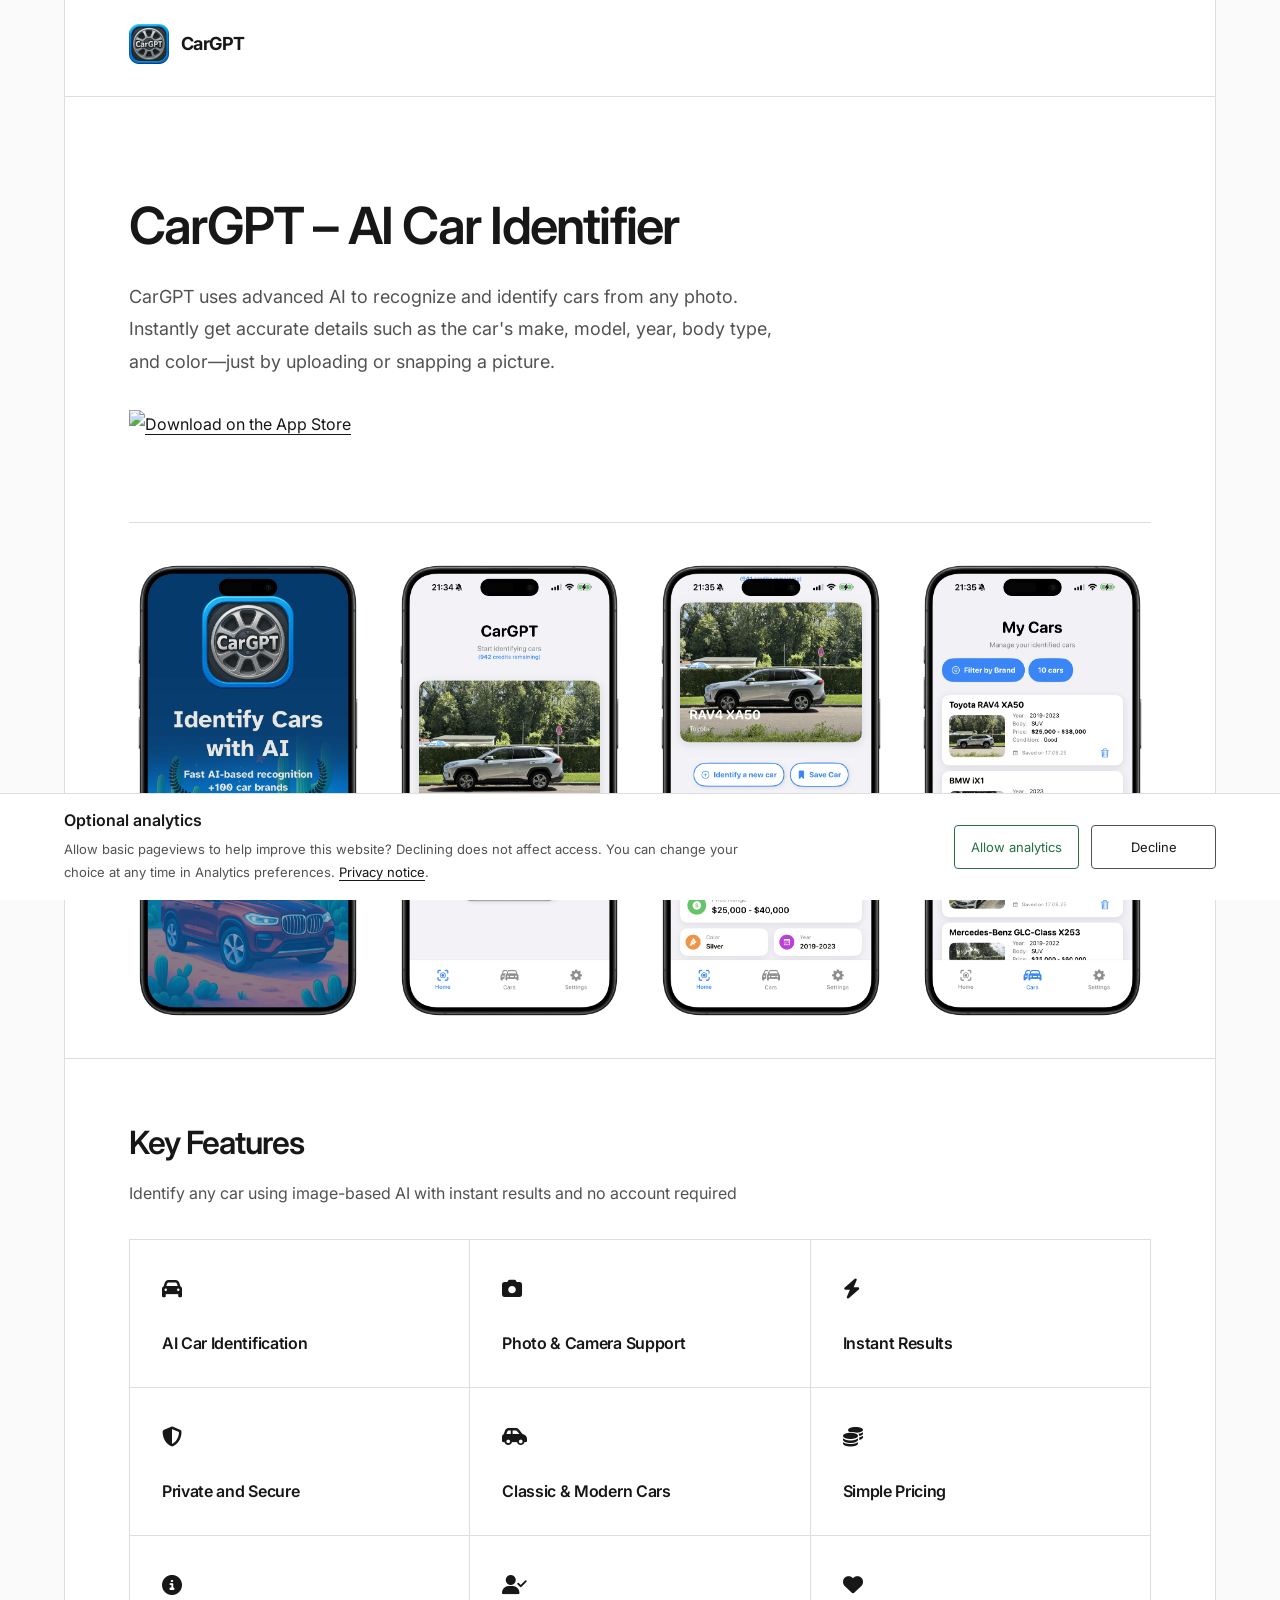
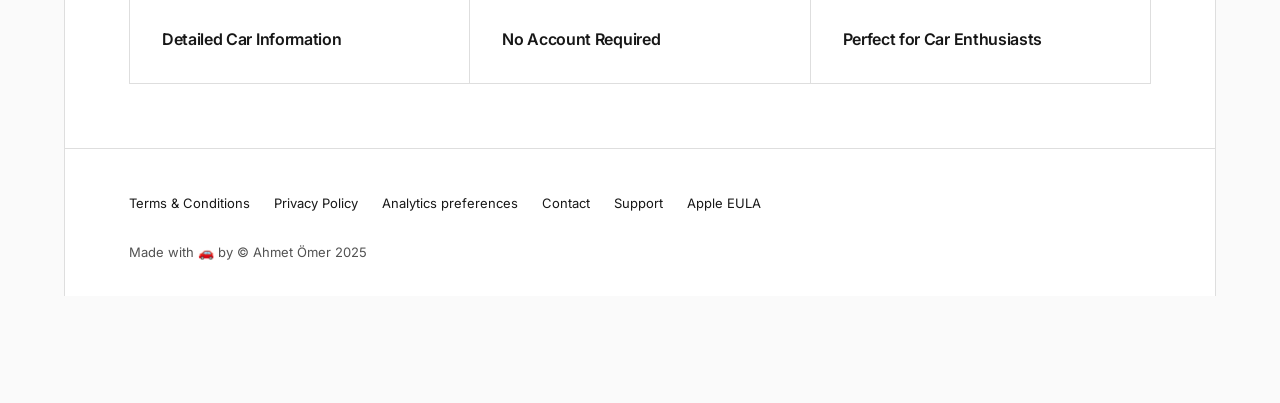
==== commit c005f171: "feat: replace Google Analytics with consent-based Umami" ====
--- a/index.html
+++ b/index.html
@@ -6,19 +6,7 @@
     <meta content="width=device-width, initial-scale=1.0" name="viewport" />
     <title>CarGPT – AI Car Identifier</title>
 
-    <script
-      async=""
-      src="https://www.googletagmanager.com/gtag/js?id=G-WXG8FHMTEK"
-    ></script>
-    <script>
-      window.dataLayer = window.dataLayer || [];
-      function gtag() {
-        dataLayer.push(arguments);
-      }
-      gtag("js", new Date());
-
-      gtag("config", "G-WXG8FHMTEK");
-    </script>
+    <script defer src="analytics.js?v=1"></script>
 
     <link
       href="assets/favicons/apple-touch-icon.png"
@@ -52,7 +40,7 @@
       href="https://fonts.googleapis.com/css2?family=Inter:wght@400;500;600;700&amp;display=swap"
       rel="stylesheet"
     />
-    <link href="styles.css?v=2" rel="stylesheet" />
+    <link href="styles.css?v=3" rel="stylesheet" />
   </head>
   <body class="site-page">
     <div class="page-frame">
@@ -229,6 +217,13 @@
           <div class="footer-links">
             <a href="terms.html">Terms &amp; Conditions</a>
             <a href="privacy.html">Privacy Policy</a>
+            <button
+              type="button"
+              class="footer-preferences"
+              data-analytics-preferences
+            >
+              Analytics preferences
+            </button>
             <a href="contact.html">Contact</a>
             <a href="support.html">Support</a>
             <a
@@ -255,5 +250,34 @@
       </div>
     </dialog>
     <script defer="True" src="preview.js?v=2"></script>
+    <section
+      id="analytics-banner"
+      class="analytics-banner"
+      aria-labelledby="analytics-heading"
+      hidden
+    >
+      <div class="analytics-copy">
+        <h2 id="analytics-heading">Optional analytics</h2>
+        <p>
+          Allow basic pageviews to help improve this website? Declining does not
+          affect access. You can change your choice at any time in Analytics
+          preferences.
+          <a href="privacy.html#website-analytics">Privacy notice</a>.
+        </p>
+        <p id="analytics-status" role="status"></p>
+      </div>
+      <div class="analytics-actions">
+        <button
+          type="button"
+          class="analytics-button analytics-allow"
+          data-analytics-allow
+        >
+          Allow analytics
+        </button>
+        <button type="button" class="analytics-button" data-analytics-decline>
+          Decline
+        </button>
+      </div>
+    </section>
   </body>
 </html>
--- a/styles.css
+++ b/styles.css
@@ -165,10 +165,12 @@
   border: 0;
   background: transparent;
   border-radius: var(--radius);
-}
-.screenshot-button:hover {
-  outline: 1px solid var(--color-ink);
-  outline-offset: 5px;
+  transition: transform 220ms ease;
+}
+@media (hover: hover) and (prefers-reduced-motion: no-preference) {
+  .screenshot-button:hover {
+    transform: scale(1.025);
+  }
 }
 .screenshot-button img {
   width: 100%;
@@ -366,3 +368,73 @@
     scroll-behavior: auto !important;
   }
 }
+
+/* Optional analytics uses the same surface, borders, spacing and focus treatment. */
+.footer-preferences {
+  padding: 0;
+  border: 0;
+  background: transparent;
+  color: var(--color-ink);
+  min-height: 44px;
+}
+.footer-preferences:hover {
+  text-decoration: underline;
+}
+.analytics-banner {
+  position: sticky;
+  bottom: 0;
+  z-index: 10;
+  display: flex;
+  align-items: center;
+  justify-content: space-between;
+  gap: var(--space-6);
+  padding: var(--space-4) var(--page-gutter);
+  border-top: var(--border);
+  background: var(--color-surface);
+  font-size: var(--text-small);
+}
+.analytics-banner[hidden] {
+  display: none;
+}
+.analytics-copy {
+  max-width: var(--reading-width);
+}
+.analytics-copy h2 {
+  font-size: var(--text-body);
+  letter-spacing: normal;
+}
+.analytics-copy p {
+  margin-top: var(--space-2);
+}
+#analytics-status:empty {
+  display: none;
+}
+.analytics-actions {
+  display: grid;
+  grid-template-columns: repeat(2, minmax(0, 1fr));
+  gap: var(--space-3);
+  flex-shrink: 0;
+}
+.analytics-button {
+  min-height: 44px;
+  padding: var(--space-2) var(--space-4);
+  border: 1px solid var(--color-text);
+  border-radius: var(--radius);
+  background: var(--color-surface);
+  color: var(--color-ink);
+  white-space: nowrap;
+}
+.analytics-allow {
+  border-color: #247044;
+  color: #247044;
+}
+.analytics-button:hover {
+  background: var(--color-subtle);
+}
+@media (max-width: 900px) {
+  .analytics-banner {
+    flex-direction: column;
+    align-items: stretch;
+    gap: var(--space-3);
+  }
+}
